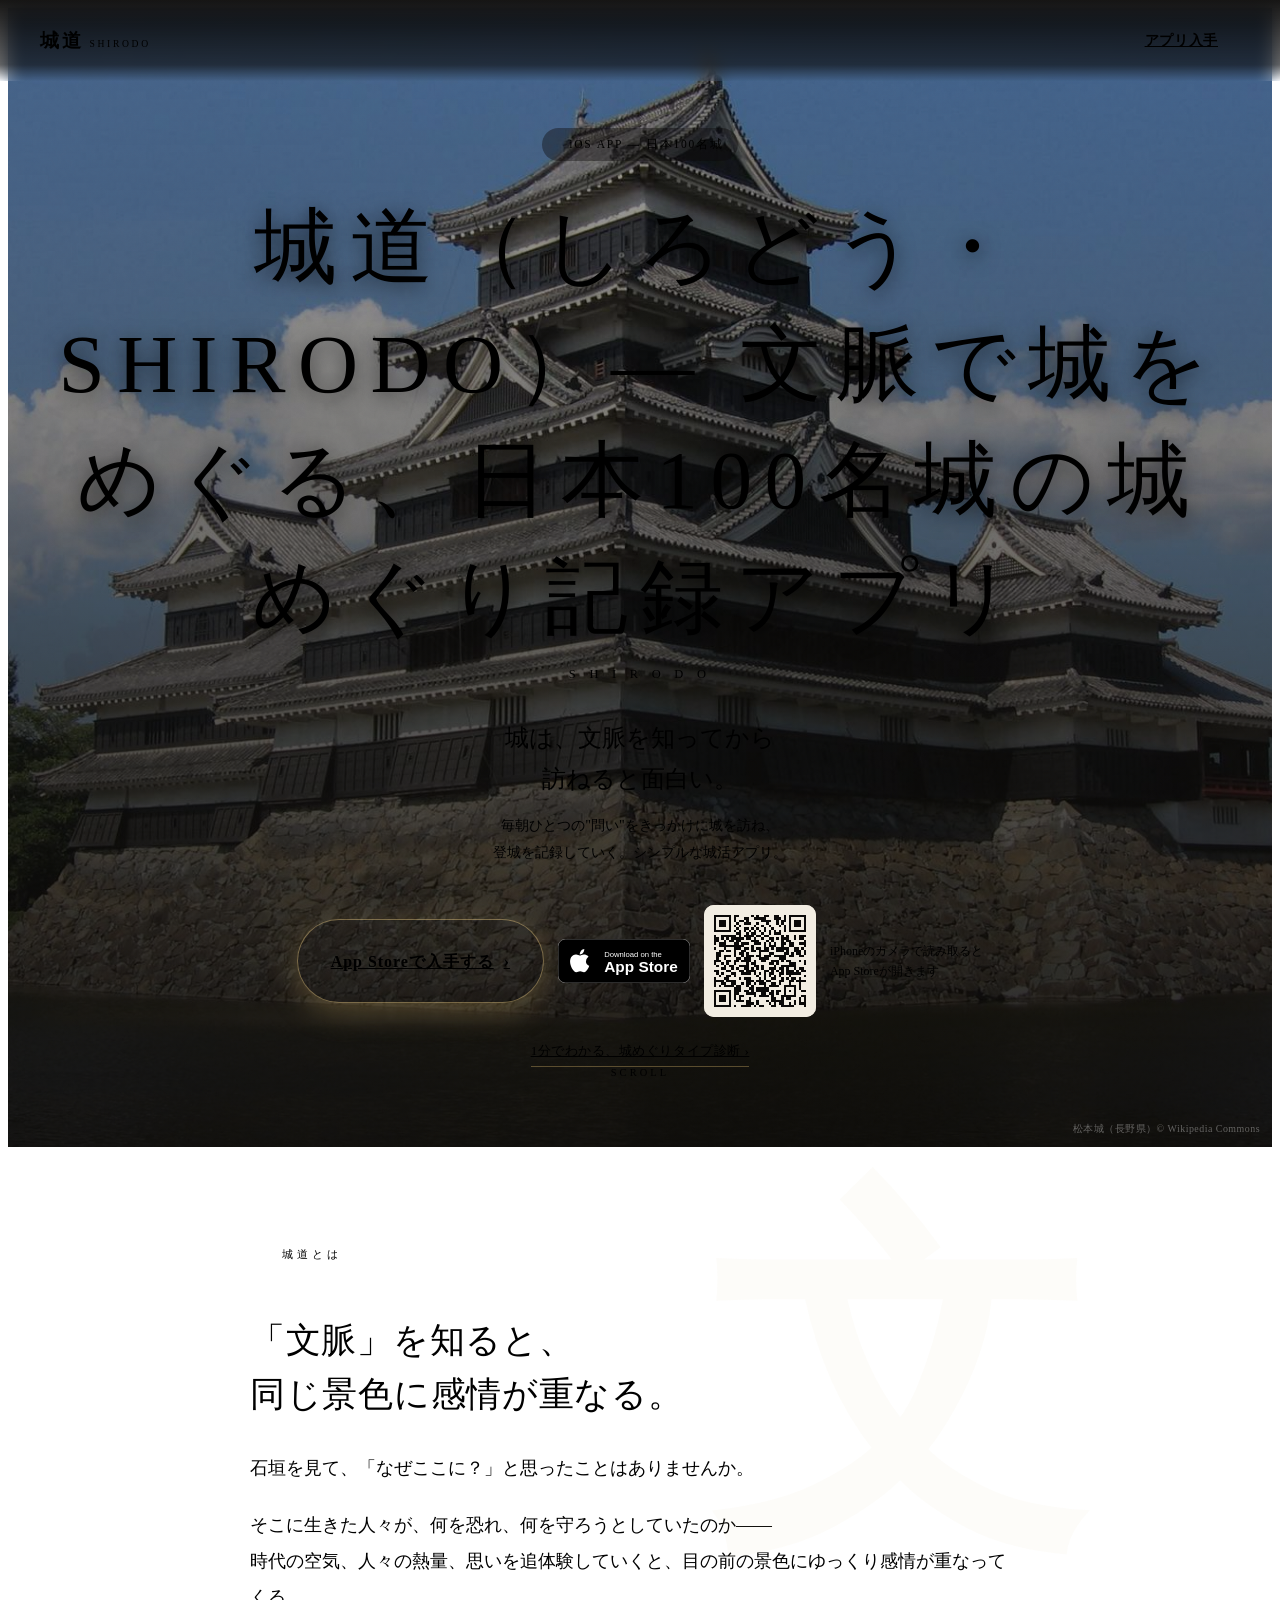
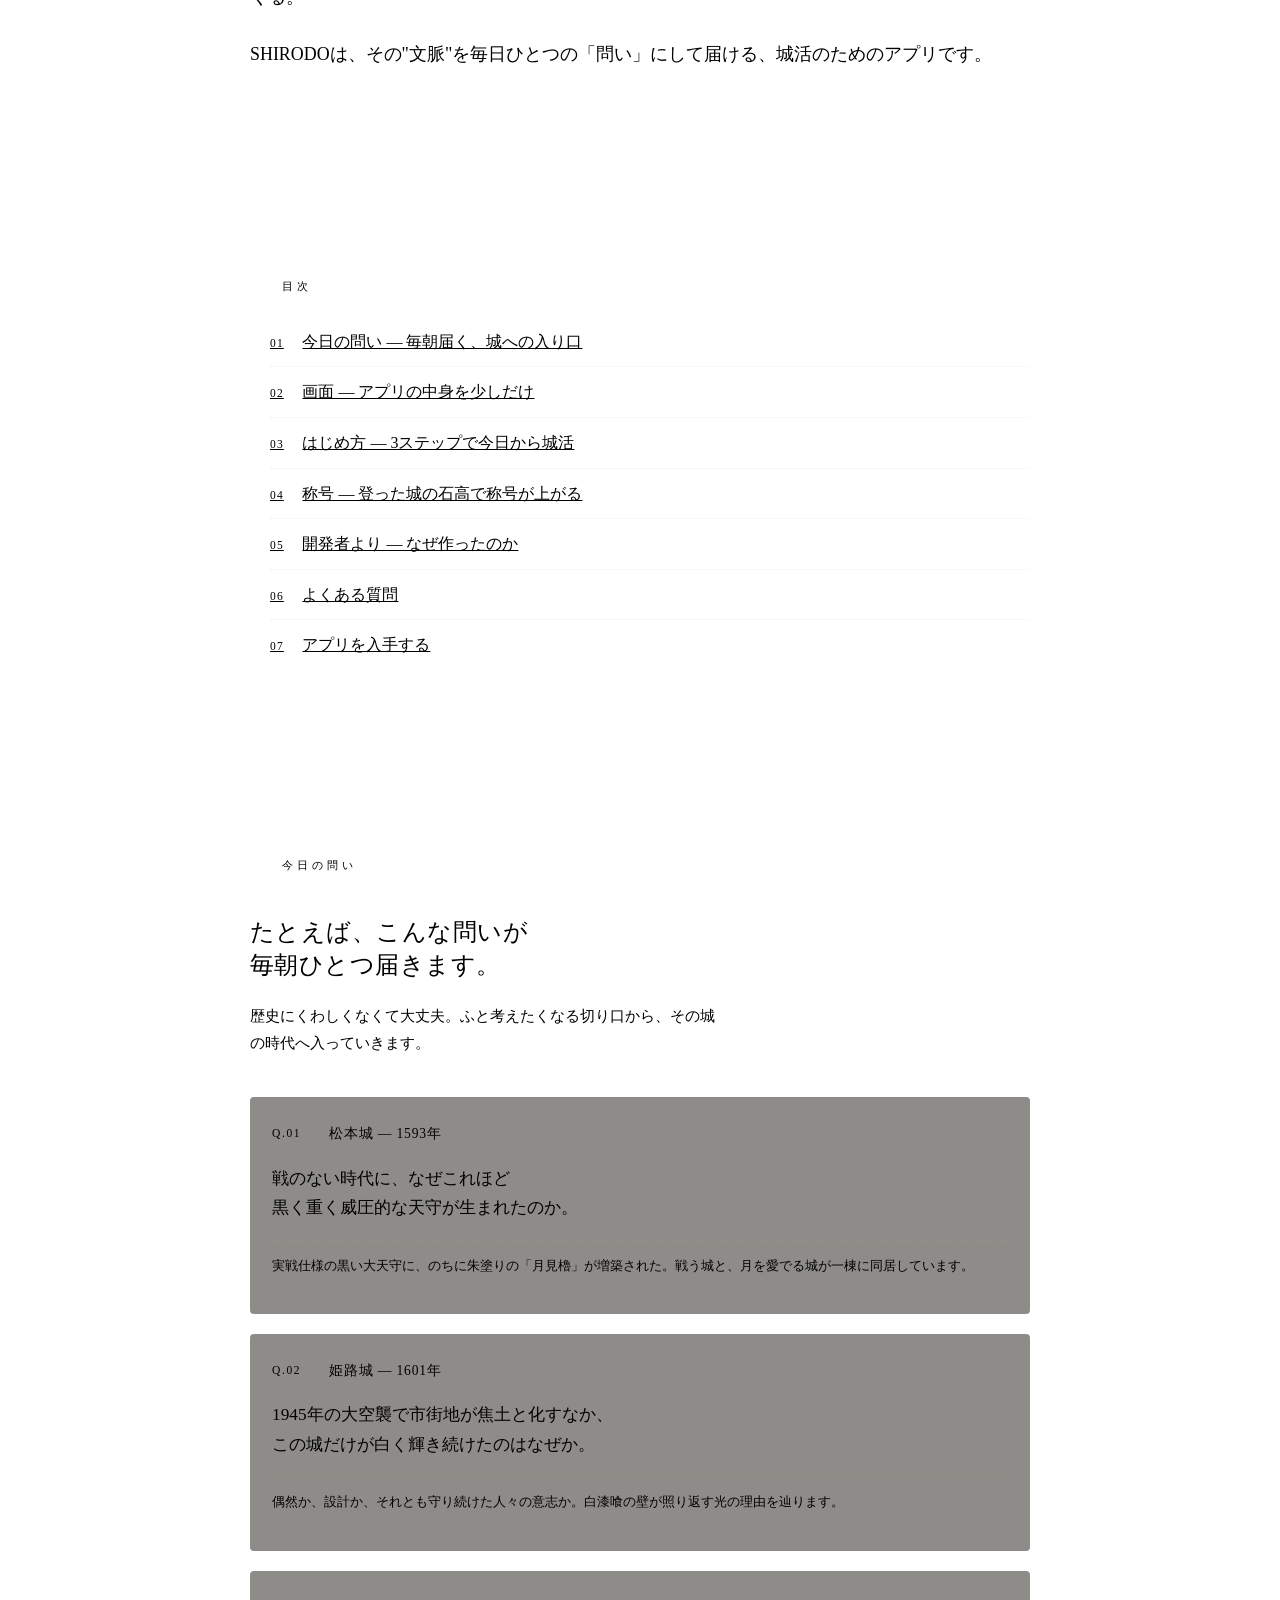
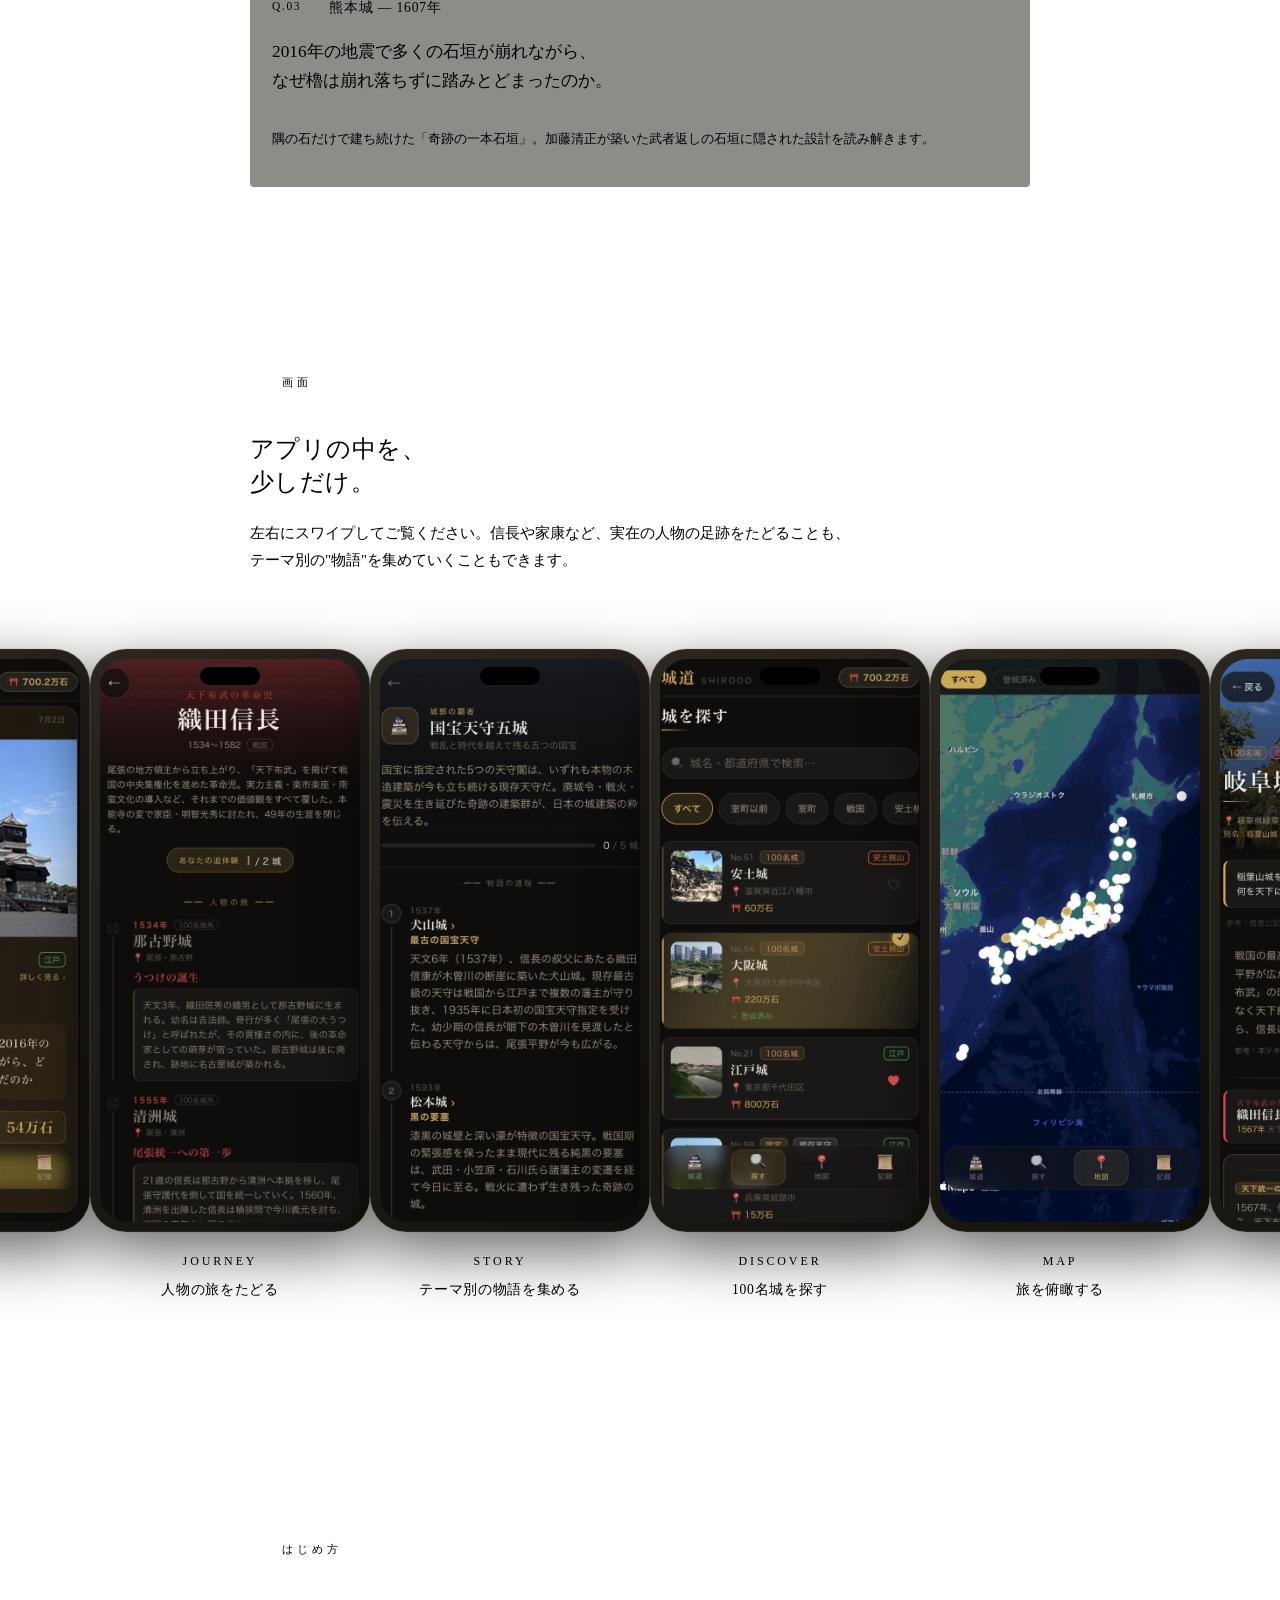
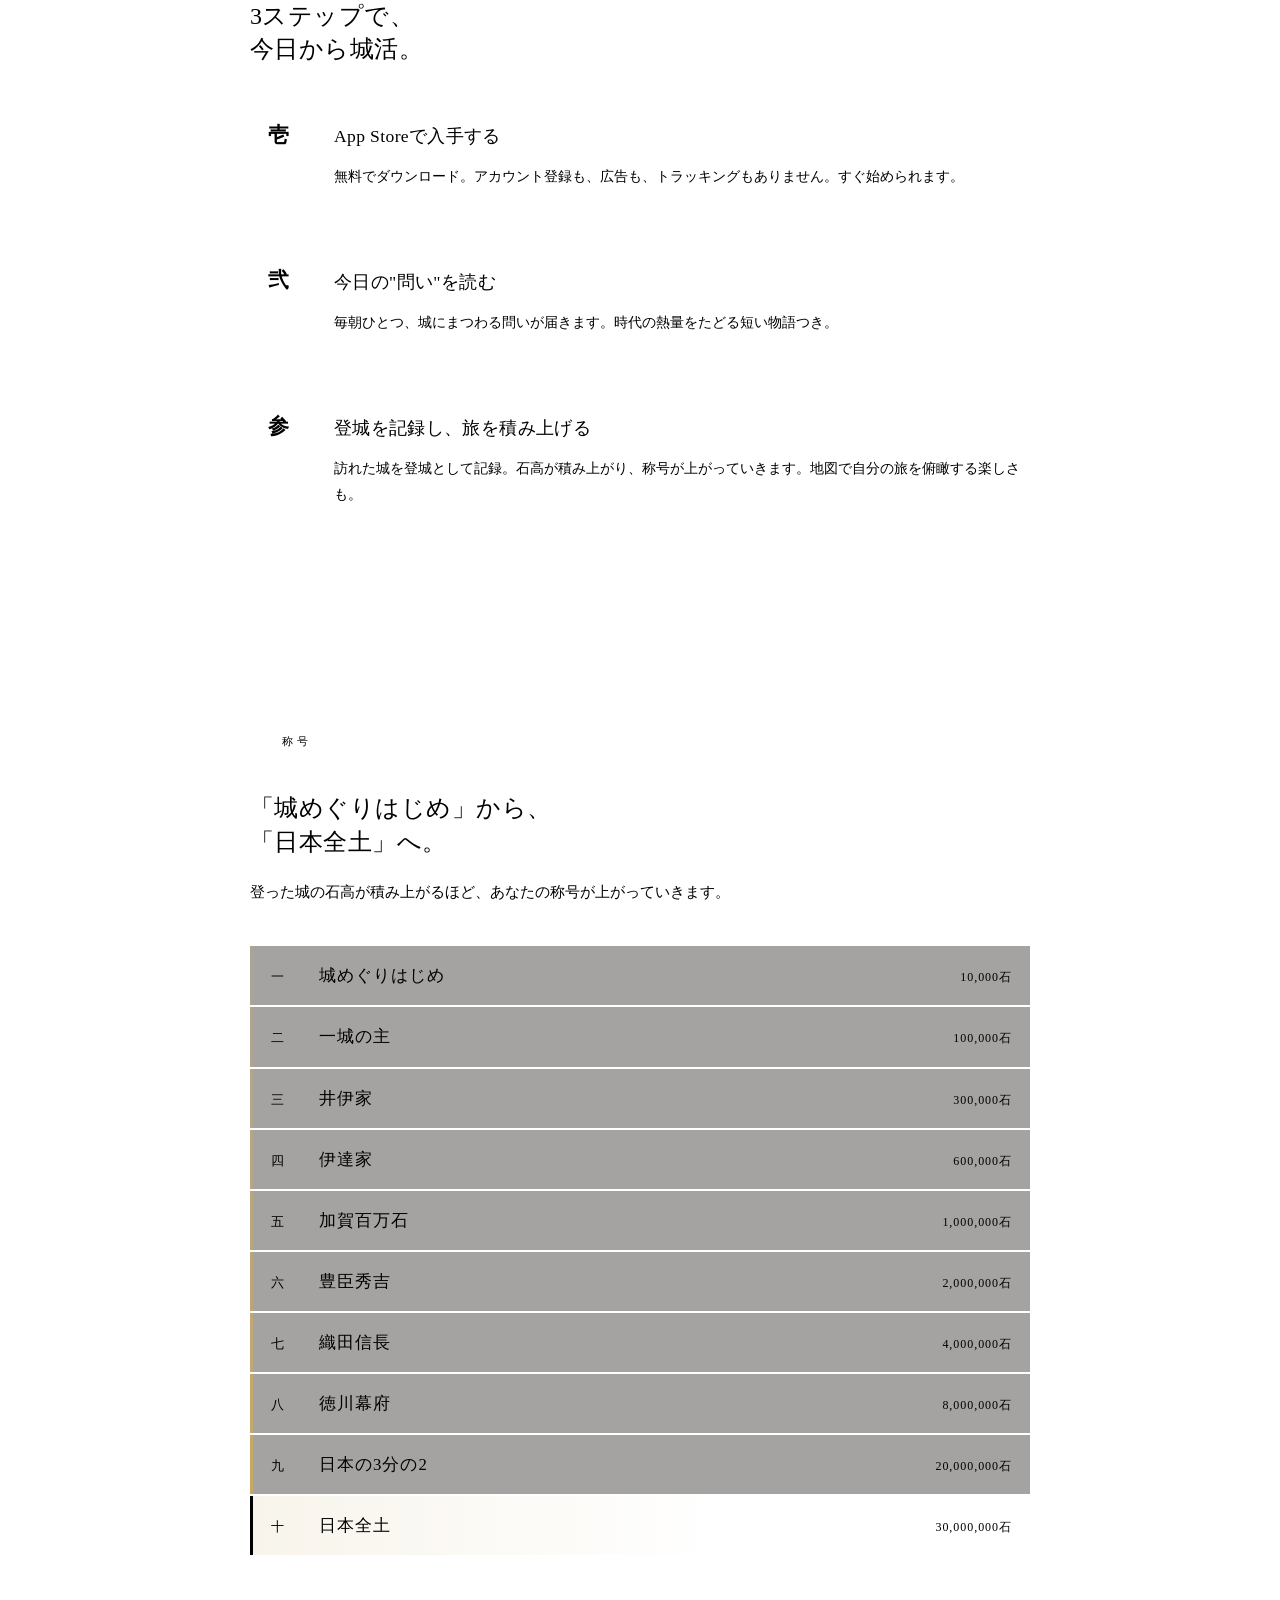
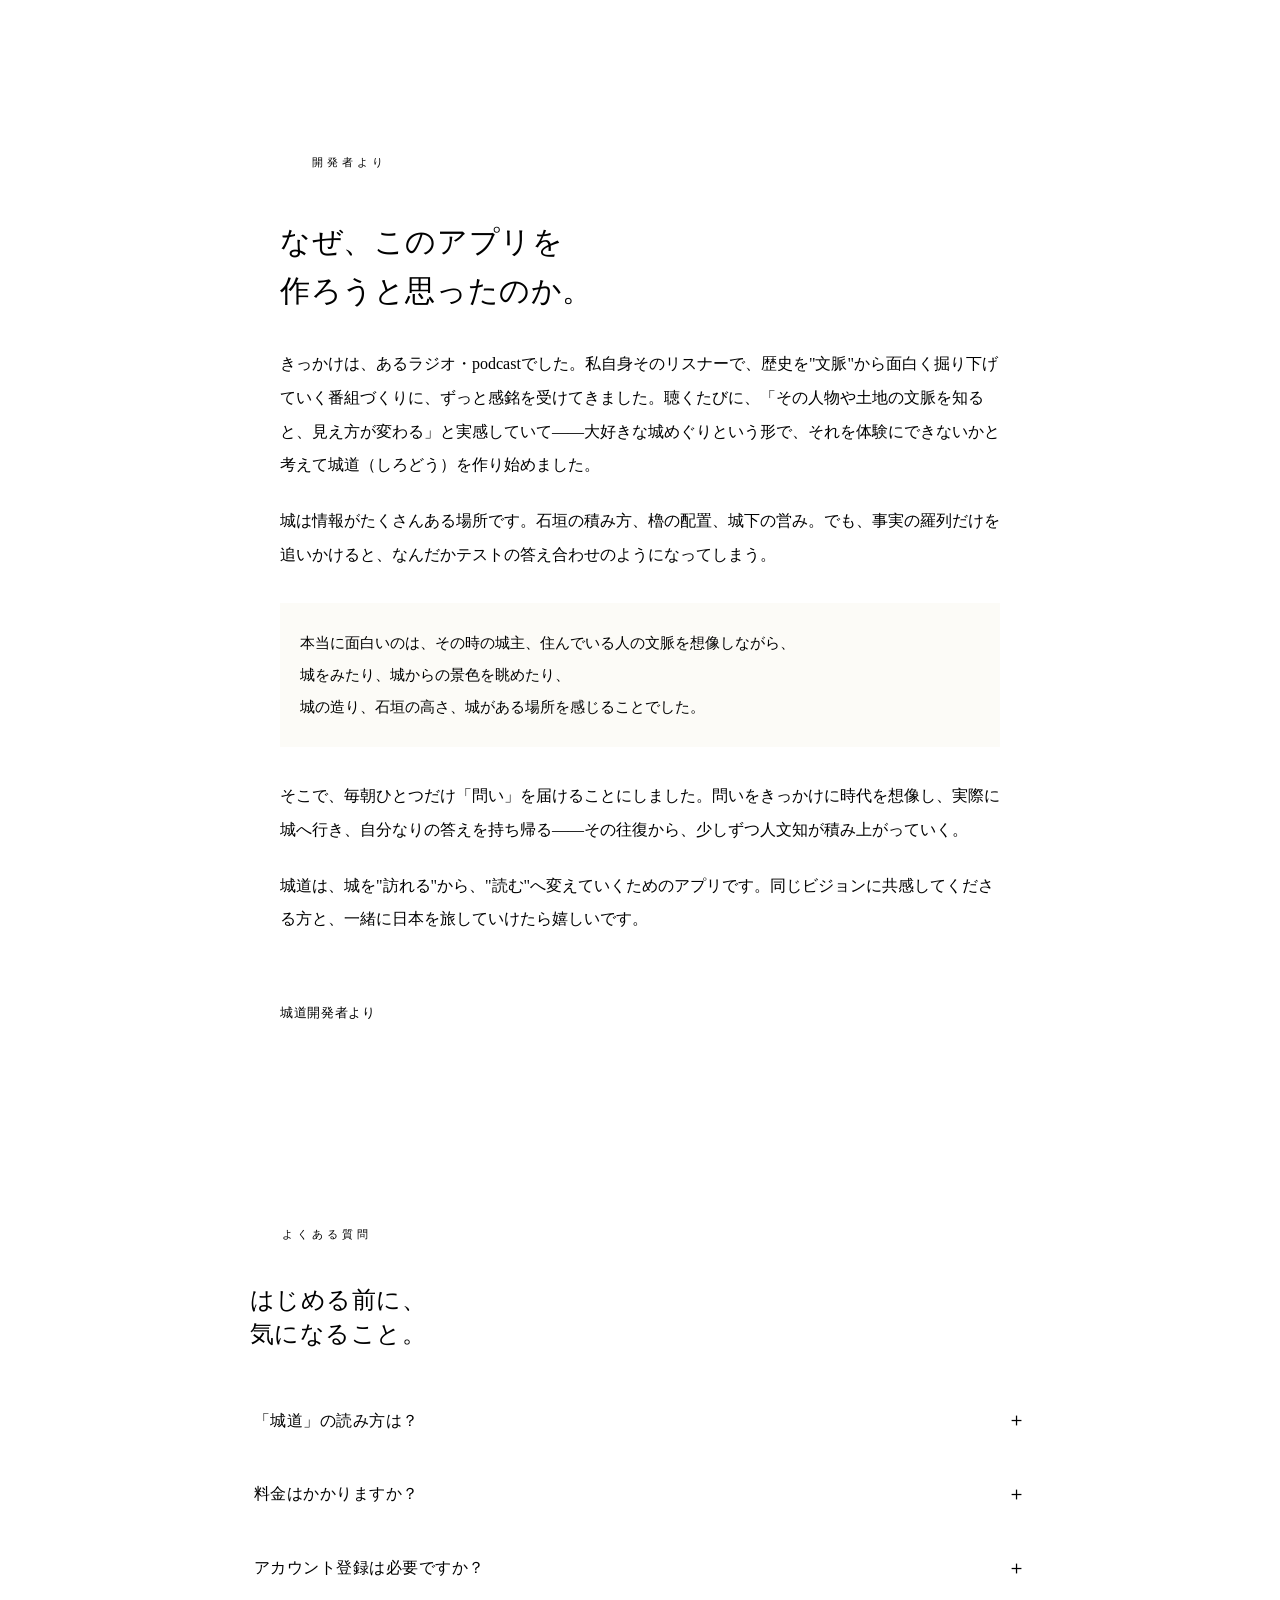
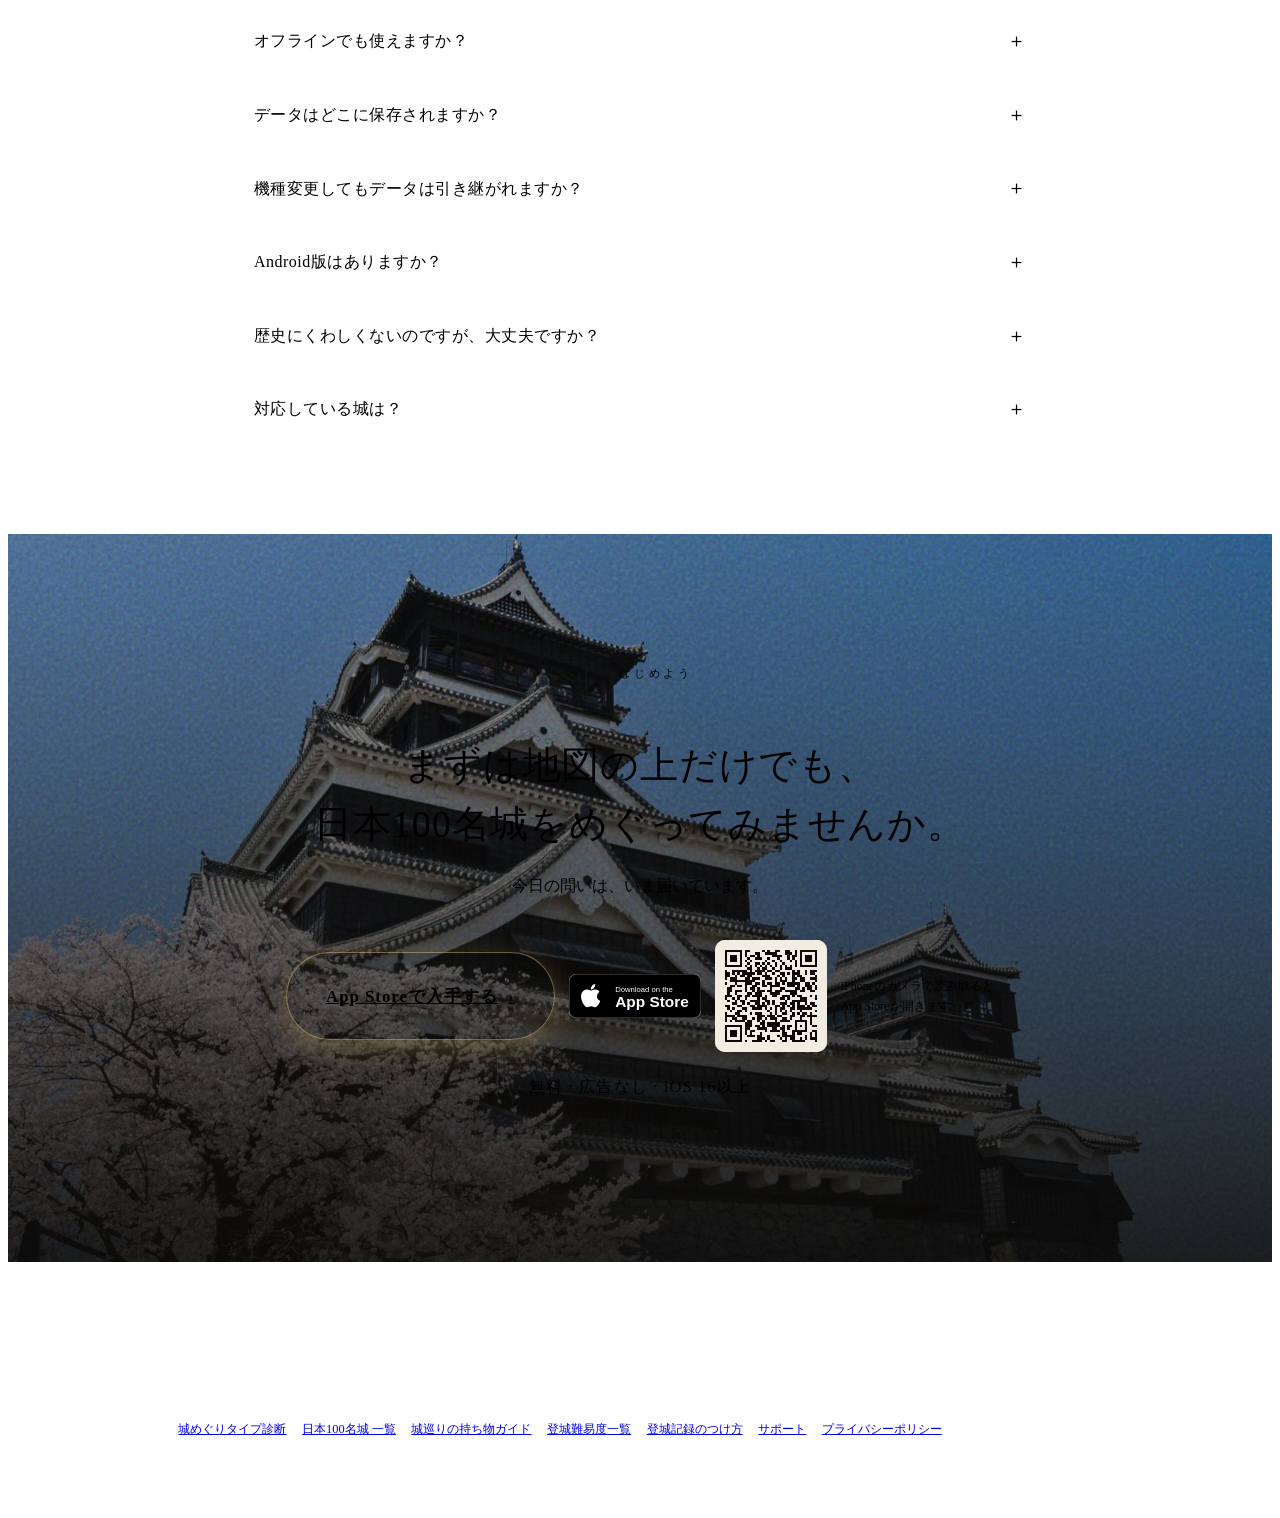
==== index.html @ 245557c5 "deploy 1e757c4" ====
<!DOCTYPE html>
<html lang="ja">
<head>
<meta charset="UTF-8">
<meta name="viewport" content="width=device-width, initial-scale=1.0, viewport-fit=cover">
<title>城道（しろどう / SHIRODO）— 城めぐり記録アプリ｜文脈で城をめぐる</title>
<meta name="description" content="城は、文脈を知ってから訪ねると面白い。毎朝ひとつの「問い」をきっかけに城を訪ね、登城を記録していく城めぐり記録アプリ。城道（しろどう／SHIRODO）で、日本100名城をめぐる。">
<meta name="robots" content="index, follow">
<link rel="canonical" href="https://shirodo.com/">
<meta property="og:title" content="城道（SHIRODO）— 文脈で城をめぐる城めぐり記録アプリ">
<meta property="og:description" content="城は、文脈を知ってから訪ねると面白い。毎朝ひとつの「問い」をきっかけに城を訪ね、登城を記録していく城めぐり記録アプリ。">
<meta property="og:image" content="https://shirodo.com/assets/matsumoto-castle.jpg">
<meta property="og:image:width" content="1600">
<meta property="og:image:height" content="1200">
<meta property="og:image:alt" content="松本城の天守">
<meta property="og:url" content="https://shirodo.com/">
<meta property="og:type" content="website">
<meta property="og:site_name" content="城道（SHIRODO）">
<meta property="og:locale" content="ja_JP">
<meta name="twitter:card" content="summary_large_image">
<meta name="twitter:title" content="城道（SHIRODO）— 文脈で城をめぐる城めぐり記録アプリ">
<meta name="twitter:description" content="城は、文脈を知ってから訪ねると面白い。毎朝ひとつの「問い」をきっかけに城を訪ね、登城を記録していく城めぐり記録アプリ。">
<meta name="twitter:image" content="https://shirodo.com/assets/matsumoto-castle.jpg">
<script type="application/ld+json">
{
  "@context": "https://schema.org",
  "@type": "MobileApplication",
  "name": "城道（SHIRODO）",
  "alternateName": ["SHIRODO", "シロドウ", "しろどう", "城道アプリ", "shirodo"],
  "url": "https://shirodo.com/",
  "operatingSystem": "iOS 16以降",
  "applicationCategory": "TravelApplication",
  "inLanguage": "ja-JP",
  "description": "城は、文脈を知ってから訪ねると面白い。毎朝ひとつの「問い」をきっかけに城を訪ね、登城を記録していく城めぐり記録アプリ。日本100名城をめぐる。",
  "image": "https://shirodo.com/assets/matsumoto-castle.jpg",
  "screenshot": [
    "https://shirodo.com/assets/screen-today.jpg",
    "https://shirodo.com/assets/screen-nobunaga.jpg",
    "https://shirodo.com/assets/screen-storyline.jpg",
    "https://shirodo.com/assets/screen-search.jpg",
    "https://shirodo.com/assets/screen-map.jpg",
    "https://shirodo.com/assets/screen-detail.jpg"
  ],
  "featureList": [
    "毎朝ひとつの「問い」で城の文脈を学ぶ",
    "日本100名城の登城記録",
    "織田信長・徳川家康など人物の足跡をたどる旅",
    "テーマ別の「物語録」を集める",
    "地図で自分の旅を俯瞰",
    "石高に応じた称号システム",
    "広告なし・トラッキングなし・アカウント登録不要"
  ],
  "author": {
    "@id": "https://shirodo.com/#author"
  },
  "downloadUrl": "https://apps.apple.com/app/id6781983836",
  "installUrl": "https://apps.apple.com/app/id6781983836",
  "sameAs": [
    "https://apps.apple.com/jp/app/id6781983836"
  ],
  "offers": {
    "@type": "Offer",
    "price": "0",
    "priceCurrency": "JPY"
  }
}
</script>
<script type="application/ld+json">
{
  "@context": "https://schema.org",
  "@type": "FAQPage",
  "inLanguage": "ja-JP",
  "mainEntity": [
    {
      "@type": "Question",
      "name": "「城道」の読み方は？",
      "acceptedAnswer": {
        "@type": "Answer",
        "text": "アプリ名の「城道」は「しろどう」と読みます。英語表記はSHIRODOです。一般的な言葉としての「城道」は「じょうどう」（城へ通じる道や城内の通路）と読まれることもありますが、日本100名城の登城記録アプリの名前としては「しろどう（SHIRODO）」と読みます。"
      }
    },
    {
      "@type": "Question",
      "name": "料金はかかりますか？",
      "acceptedAnswer": {
        "@type": "Answer",
        "text": "城道（SHIRODO）は無料でお使いいただけます。アプリ内広告もありません。"
      }
    },
    {
      "@type": "Question",
      "name": "アカウント登録は必要ですか？",
      "acceptedAnswer": {
        "@type": "Answer",
        "text": "アカウント登録は不要です。城道（SHIRODO）はダウンロード後すぐに使い始められ、個人情報の入力もありません。"
      }
    },
    {
      "@type": "Question",
      "name": "オフラインでも使えますか？",
      "acceptedAnswer": {
        "@type": "Answer",
        "text": "城道（SHIRODO）は「今日の問い」の取得時に通信が必要ですが、一度読み込んだ内容や登城記録は、電波の届かない城でもオフラインで確認できます。"
      }
    },
    {
      "@type": "Question",
      "name": "データはどこに保存されますか？",
      "acceptedAnswer": {
        "@type": "Answer",
        "text": "城道（SHIRODO）の登城記録・メモの中身は、あなたの端末とあなたのiCloudにのみ保存され、開発者のサーバーには送信されません。アプリ改善のため、個人を特定しない利用状況・不具合情報のみ送信します（メモの本文など記録の中身は含まれません）。広告目的のトラッキングは行いません。"
      }
    },
    {
      "@type": "Question",
      "name": "機種変更してもデータは引き継がれますか？",
      "acceptedAnswer": {
        "@type": "Answer",
        "text": "はい、引き継がれます。城道（SHIRODO）の登城記録・メモはあなたのiCloudに自動で保存されるため、同じApple Accountの新しいiPhoneにアプリを入れるだけで引き継がれます。特別な移行作業は不要です。"
      }
    },
    {
      "@type": "Question",
      "name": "Android版はありますか？",
      "acceptedAnswer": {
        "@type": "Answer",
        "text": "城道（SHIRODO）は現在iOSのみでの提供です。Android版の予定は現時点ではありませんが、ご要望が多ければ検討します。"
      }
    },
    {
      "@type": "Question",
      "name": "歴史にくわしくないのですが、大丈夫ですか？",
      "acceptedAnswer": {
        "@type": "Answer",
        "text": "はい、大丈夫です。城道（SHIRODO）は「なぜ？」から入る問いなので、教科書的な歴史知識は必要ありません。むしろ詳しくない方にこそ楽しんでいただけるアプリです。ふと考えたくなる切り口から城の世界へ入っていきます。"
      }
    },
    {
      "@type": "Question",
      "name": "対応している城は？",
      "acceptedAnswer": {
        "@type": "Answer",
        "text": "城道（SHIRODO）は、日本100名城（公益財団法人日本城郭協会選定）の全100城を収録しています。続日本100名城への対応は、順次検討中です。"
      }
    }
  ]
}
</script>
<script type="application/ld+json">
{
  "@context": "https://schema.org",
  "@type": "WebSite",
  "name": "城道（SHIRODO）",
  "alternateName": ["SHIRODO", "シロドウ", "しろどう", "城道アプリ", "shirodo"],
  "url": "https://shirodo.com/",
  "inLanguage": "ja-JP",
  "sameAs": [
    "https://apps.apple.com/jp/app/id6781983836"
  ],
  "publisher": {
    "@id": "https://shirodo.com/#author"
  }
}
</script>
<script type="application/ld+json">
{
  "@context": "https://schema.org",
  "@type": "Person",
  "@id": "https://shirodo.com/#author",
  "name": "城道（SHIRODO）開発者",
  "url": "https://shirodo.com/",
  "description": "日本100名城の登城記録アプリ「城道（SHIRODO）」の開発者。自身も城をめぐりながら、城を「文脈から読む」体験を設計している。",
  "knowsAbout": ["日本100名城", "城郭", "城めぐり", "iOSアプリ開発"],
  "sameAs": [
    "https://github.com/katsuhikosakata29-max",
    "https://apps.apple.com/jp/app/id6781983836"
  ]
}
</script>

<link rel="preload" as="image" href="assets/matsumoto-castle.jpg" fetchpriority="high">

<!-- shared:head -->
<meta name="apple-itunes-app" content="app-id=6781983836">
<link rel="icon" href="data:image/svg+xml,<svg xmlns=%22http://www.w3.org/2000/svg%22 viewBox=%220 0 100 100%22><text y=%22.9em%22 font-size=%2290%22>🏯</text></svg>">
<link rel="preconnect" href="https://fonts.googleapis.com">
<link rel="preconnect" href="https://fonts.gstatic.com" crossorigin>
<link rel="stylesheet" href="https://fonts.googleapis.com/css2?family=Noto+Serif+JP:wght@400;500;600;700&family=Noto+Sans+JP:wght@400;500;700&family=Shippori+Mincho:wght@500;600;700&display=swap">
<link rel="stylesheet" href="/assets/site.css?v=cac5b0cf">
<!-- /shared:head -->

<style>
  /* =========================================================
     城道 A案：静謐な巻物
     - モバイルファースト（375px基準）
     - タイポグラフィ2種類のみ：Shippori Mincho（見出し）＋ Noto Sans JP（本文）
     - 黒×金の武家的世界観を維持しつつ、朱の差し色を追加
     ========================================================= */
          body {
    background: var(--sumi);
    color: var(--washi);
    font-family: var(--f-sans);
    font-weight: 400;
    line-height: 1.85;
    font-feature-settings: "palt";
    -webkit-font-smoothing: antialiased;
    overflow-x: hidden;
  }
  h1, h2, h3, h4 { font-family: var(--f-serif); font-weight: 500; line-height: 1.4; letter-spacing: 0.02em; }
    img { max-width: 100%; display: block; }

  /* ======= ナビゲーション（追従） ======= */
  .nav {
    position: fixed; top: 0; left: 0; right: 0; z-index: 50;
    padding: 14px 20px;
    background: linear-gradient(to bottom, rgba(10,9,8,0.95), rgba(10,9,8,0.6) 80%, transparent);
    backdrop-filter: blur(8px);
    -webkit-backdrop-filter: blur(8px);
    display: flex; align-items: center; justify-content: space-between;
    transition: background 0.3s;
  }
  .nav-brand {
    font-family: var(--f-serif);
    font-size: 1.05rem;
    letter-spacing: 0.14em;
    color: var(--washi);
    font-weight: 600;
  }
  .nav-brand small {
    font-size: 0.6rem;
    color: var(--gold);
    letter-spacing: 0.28em;
    margin-left: 6px;
    font-family: var(--f-sans);
    font-weight: 500;
  }
  .nav-cta {
    /* 読み物ページ用の枠線（assets/site.css）を打ち消す。トップは塗りボタン */
    border: 0;
    padding: 8px 18px;
    font-size: 0.8rem;
    font-weight: 700;
    background: var(--gold);
    color: var(--sumi);
    border-radius: 999px;
    letter-spacing: 0.05em;
  }

  /* ======= ヒーロー ======= */
  .hero {
    position: relative;
    min-height: 100vh;
    min-height: 100svh;
    display: flex;
    flex-direction: column;
    align-items: center;
    justify-content: center;
    text-align: center;
    padding: 100px 24px 120px;
    overflow: hidden;
    isolation: isolate;
  }
  .hero::before {
    content: "";
    position: absolute; inset: 0; z-index: -2;
    background:
      linear-gradient(180deg, rgba(10,9,8,0.35) 0%, rgba(10,9,8,0.55) 40%, rgba(10,9,8,0.92) 100%),
      url('assets/matsumoto-castle.jpg') center 30%/cover no-repeat;
  }
  /* ノイズテクスチャ */
  .hero::after {
    content: "";
    position: absolute; inset: 0; z-index: -1;
    background-image: url("data:image/svg+xml,%3Csvg viewBox='0 0 200 200' xmlns='http://www.w3.org/2000/svg'%3E%3Cfilter id='n'%3E%3CfeTurbulence type='fractalNoise' baseFrequency='0.9' numOctaves='2'/%3E%3CfeColorMatrix values='0 0 0 0 0.85 0 0 0 0 0.7 0 0 0 0 0.4 0 0 0 0.06 0'/%3E%3C/filter%3E%3Crect width='100%25' height='100%25' filter='url(%23n)'/%3E%3C/svg%3E");
    opacity: 0.5; mix-blend-mode: overlay; pointer-events: none;
  }
  .hero-badge {
    display: inline-flex; align-items: center; gap: 8px;
    padding: 6px 14px;
    border: 1px solid var(--line);
    border-radius: 999px;
    font-size: 0.72rem;
    color: var(--gold-bright);
    letter-spacing: 0.16em;
    margin-bottom: 28px;
    background: rgba(10,9,8,0.4);
  }
  .hero-badge::before {
    content: ""; width: 5px; height: 5px; background: var(--gold); border-radius: 50%;
    box-shadow: 0 0 8px var(--gold);
  }
  .hero h1 {
    font-size: clamp(3rem, 14vw, 4.6rem);
    letter-spacing: 0.15em;
    margin: 0 0 8px;
    text-shadow: 0 4px 20px rgba(0,0,0,0.6);
  }
  .hero .brand-en {
    font-family: var(--f-sans);
    font-size: 0.78rem;
    letter-spacing: 0.42em;
    color: var(--gold);
    margin-bottom: 32px;
    display: block;
  }
  .hero-tagline {
    font-family: var(--f-serif);
    font-size: clamp(1.1rem, 4.6vw, 1.5rem);
    line-height: 1.7;
    color: var(--washi);
    max-width: 20em;
    margin: 0 auto 12px;
    text-wrap: pretty;
  }
  .hero-sub {
    font-size: 0.88rem;
    color: var(--washi-dim);
    max-width: 26em;
    margin: 0 auto 40px;
    line-height: 1.9;
  }
  .hero-ctas {
    display: flex;
    flex-direction: column;
    gap: 14px;
    align-items: center;
  }
  .cta-primary {
    display: inline-flex;
    align-items: center;
    gap: 10px;
    background: var(--gold);
    color: var(--sumi);
    font-weight: 700;
    padding: 16px 34px;
    border-radius: 999px;
    font-size: 1rem;
    letter-spacing: 0.06em;
    box-shadow: 0 8px 30px rgba(201,169,97,0.35), 0 0 0 1px rgba(255,220,140,0.4) inset;
    transition: transform 0.15s, box-shadow 0.15s;
    min-height: 52px;
  }
  .cta-primary:hover { transform: translateY(-2px); box-shadow: 0 12px 40px rgba(201,169,97,0.5), 0 0 0 1px rgba(255,220,140,0.6) inset; }
  .cta-primary:active { transform: scale(0.97); }
  .cta-primary .arrow { transition: transform 0.2s; }
  .cta-primary:hover .arrow { transform: translateX(4px); }

  .apple-badge {
    display: inline-block;
    height: 44px;
    transition: opacity 0.15s;
  }
  .apple-badge:hover { opacity: 0.85; }
  .apple-badge svg { height: 100%; width: auto; display: block; }

  /* PC訪問者はその場でインストールできないため、iPhoneへの受け渡しにQRを出す */
  .qr-card { display: none; }
  @media (min-width: 768px) {
    .qr-card { display: flex; align-items: center; gap: 14px; }
    /* QRは assets/appstore-qr.svg（キャンペーン LP-QR、余白込み）。PCでボタンを押したときのダイアログと同じ画像 */
    .qr-box {
      background: #f2ede2;
      border-radius: 10px;
      overflow: hidden;
      width: 112px;
      height: 112px;
      flex: none;
    }
    .qr-box img { width: 100%; height: 100%; display: block; }
    .qr-card span {
      font-size: 0.75rem;
      color: var(--washi-dim);
      line-height: 1.7;
      text-align: left;
      white-space: nowrap;
    }
  }

  .hero-shindan {
    display: inline-flex;
    align-items: center;
    gap: 6px;
    margin-top: 22px;
    font-size: 0.82rem;
    color: var(--washi-dim);
    border-bottom: 1px solid rgba(201,169,97,0.4);
    padding-bottom: 2px;
    letter-spacing: 0.04em;
    transition: color 0.15s, border-color 0.15s;
  }
  .hero-shindan:hover { color: var(--gold-bright); border-color: var(--gold); }

  .hero-scroll {
    position: absolute; bottom: 24px; left: 50%; transform: translateX(-50%);
    font-size: 0.65rem; letter-spacing: 0.3em; color: var(--washi-dim);
    display: flex; flex-direction: column; align-items: center; gap: 8px;
  }
  .hero-scroll::after {
    content: ""; width: 1px; height: 32px;
    background: linear-gradient(to bottom, var(--gold), transparent);
    animation: pulse-line 2s ease-in-out infinite;
  }
  @keyframes pulse-line {
    0%, 100% { opacity: 0.4; transform: scaleY(0.8); }
    50% { opacity: 1; transform: scaleY(1); }
  }
  .photo-credit {
    position: absolute; bottom: 8px; right: 12px;
    font-size: 0.62rem; color: rgba(255,255,255,0.35);
    letter-spacing: 0.05em;
  }

  /* ======= 汎用セクション ======= */
  .section {
    padding: 88px 24px;
    max-width: 780px;
    margin: 0 auto;
    position: relative;
  }
  .section-eyebrow {
    font-size: 0.7rem;
    letter-spacing: 0.35em;
    color: var(--gold);
    display: inline-flex;
    align-items: center;
    gap: 12px;
    margin-bottom: 20px;
    font-weight: 500;
  }
  .section-eyebrow::before {
    content: ""; width: 20px; height: 1px; background: var(--gold);
  }
  .section h2 {
    font-size: clamp(1.6rem, 6.5vw, 2.2rem);
    line-height: 1.55;
    margin-bottom: 28px;
    text-wrap: balance;
  }
  .section .lead-copy {
    font-family: var(--f-serif);
    font-size: clamp(1rem, 3.8vw, 1.12rem);
    color: var(--washi);
    line-height: 2;
    text-wrap: pretty;
  }
  .section .lead-copy p + p { margin-top: 1.2em; }
  .accent {
    color: var(--gold-bright);
    font-weight: 500;
  }

  /* ======= 目次 ======= */
  section[id] { scroll-margin-top: 80px; }
  .toc-section { background: var(--sumi-2); }
  .toc-nav { border-left: 1px solid var(--line); padding-left: 20px; }
  .toc-nav a {
    display: flex; align-items: baseline; gap: 14px;
    padding: 10px 0;
    font-family: var(--f-serif);
    font-size: 1rem;
    color: var(--washi);
    border-bottom: 1px dotted rgba(201,169,97,0.18);
    transition: color 0.15s;
  }
  .toc-nav a:last-child { border-bottom: none; }
  .toc-nav a:hover { color: var(--gold-bright); }
  .toc-nav .num {
    font-size: 0.72rem; color: var(--gold); letter-spacing: 0.1em;
    font-family: var(--f-sans); flex: none; width: 1.6em;
  }

  /* ======= 「文脈」思想セクション ======= */
  .philosophy {
    background: linear-gradient(180deg, var(--sumi) 0%, var(--sumi-2) 100%);
    position: relative;
  }
  .philosophy::before {
    content: "文";
    position: absolute;
    top: 40px; right: -20px;
    font-family: var(--f-serif);
    font-size: 24rem;
    color: rgba(201,169,97,0.04);
    line-height: 1;
    pointer-events: none;
    font-weight: 700;
  }

  /* ======= 「今日の問い」実例 ======= */
  .questions {
    background: var(--sumi-2);
    border-top: 1px solid var(--line);
    border-bottom: 1px solid var(--line);
    padding: 88px 0;
  }
  .questions-inner { max-width: 780px; margin: 0 auto; padding: 0 24px; }
  .questions-list {
    display: flex;
    flex-direction: column;
    gap: 20px;
    margin-top: 40px;
  }
  .q-card {
    background: rgba(30,26,20,0.5);
    border: 1px solid var(--line);
    border-radius: 4px;
    padding: 24px 22px;
    position: relative;
    overflow: hidden;
  }
  .q-card::before {
    content: "";
    position: absolute; left: 0; top: 0; bottom: 0; width: 3px;
    background: linear-gradient(to bottom, var(--gold), transparent);
  }
  .q-meta {
    display: flex; align-items: center; gap: 12px;
    font-size: 0.72rem; color: var(--gold);
    letter-spacing: 0.14em;
    margin-bottom: 12px;
    font-weight: 500;
  }
  .q-meta .dot { width: 4px; height: 4px; background: var(--gold-bright); border-radius: 50%; opacity: 0.5; }
  .q-castle {
    color: var(--washi-dim);
    font-family: var(--f-serif);
    font-size: 0.85rem;
    letter-spacing: 0.06em;
  }
  .q-body {
    font-family: var(--f-serif);
    font-size: 1.08rem;
    line-height: 1.7;
    color: var(--washi);
    text-wrap: pretty;
  }
  .q-hint {
    margin-top: 14px;
    font-size: 0.8rem;
    color: var(--washi-dim);
    line-height: 1.75;
    padding-top: 14px;
    border-top: 1px dashed rgba(201,169,97,0.15);
  }

  /* ======= アプリのスクリーンショットギャラリー ======= */
  .screens {
    padding: 88px 0 100px;
    background: var(--sumi);
  }
  .screens-head { max-width: 780px; margin: 0 auto; padding: 0 24px 40px; }
  .screens-scroll {
    display: flex;
    gap: 20px;
    padding: 20px 24px 40px;
    overflow-x: auto;
    scroll-snap-type: x mandatory;
    -webkit-overflow-scrolling: touch;
    scrollbar-width: none;
  }
  .screens-scroll::-webkit-scrollbar { display: none; }
  .phone {
    flex: 0 0 260px;
    scroll-snap-align: center;
    position: relative;
  }
  .phone-frame {
    width: 100%;
    aspect-ratio: 9 / 19.5;
    border-radius: 36px;
    background: linear-gradient(145deg, #2a2620, #14120e);
    padding: 10px;
    box-shadow:
      0 20px 60px rgba(0,0,0,0.6),
      0 0 0 1px rgba(201,169,97,0.15),
      inset 0 0 0 1px rgba(255,255,255,0.06);
    position: relative;
  }
  .phone-screen {
    width: 100%;
    height: 100%;
    border-radius: 28px;
    background: var(--sumi-2);
    overflow: hidden;
    position: relative;
    display: flex;
    flex-direction: column;
  }
  .phone-shot {
    width: 100%;
    height: 100%;
    object-fit: cover;
    object-position: top center;
    display: block;
  }
  .phone-notch {
    position: absolute;
    top: 8px; left: 50%; transform: translateX(-50%);
    width: 60px; height: 18px;
    background: #000;
    border-radius: 999px;
    z-index: 10;
  }
  .phone-caption {
    text-align: center;
    margin-top: 18px;
    font-size: 0.85rem;
    color: var(--washi-dim);
    font-family: var(--f-serif);
    letter-spacing: 0.05em;
  }
  .phone-caption strong {
    display: block;
    color: var(--gold-bright);
    font-size: 0.75rem;
    font-family: var(--f-sans);
    letter-spacing: 0.24em;
    margin-bottom: 4px;
    font-weight: 500;
  }

  /* ======= 使い方 3ステップ ======= */
  .howto { padding: 88px 24px; max-width: 780px; margin: 0 auto; }
  .steps { display: flex; flex-direction: column; gap: 24px; margin-top: 40px; }
  .step {
    display: grid;
    grid-template-columns: 44px 1fr;
    gap: 20px;
    align-items: start;
    padding-bottom: 24px;
    position: relative;
  }
  .step:not(:last-child)::after {
    content: "";
    position: absolute;
    left: 21px; top: 44px; bottom: -12px;
    width: 1px;
    background: linear-gradient(to bottom, var(--gold) 0%, transparent 90%);
    opacity: 0.35;
  }
  .step-num {
    width: 44px; height: 44px;
    display: flex; align-items: center; justify-content: center;
    border: 1px solid var(--gold);
    border-radius: 50%;
    font-family: var(--f-serif);
    font-size: 1.15rem;
    color: var(--gold);
    font-weight: 600;
    background: var(--sumi-2);
    position: relative;
    z-index: 1;
  }
  .step-body h3 {
    font-size: 1.1rem;
    color: var(--washi);
    margin-bottom: 6px;
  }
  .step-body p {
    color: var(--washi-dim);
    font-size: 0.9rem;
    line-height: 1.85;
  }

  /* ======= 称号ステップ - 独立ビジュアル ======= */
  .titles {
    background: var(--sumi-2);
    padding: 88px 0;
    border-top: 1px solid var(--line);
    border-bottom: 1px solid var(--line);
  }
  .titles-inner { max-width: 780px; margin: 0 auto; padding: 0 24px; }
  .titles-ladder {
    margin-top: 40px;
    display: flex; flex-direction: column;
    gap: 2px;
  }
  .ladder-item {
    display: grid;
    grid-template-columns: auto 1fr auto;
    gap: 16px;
    align-items: baseline;
    padding: 14px 18px;
    background: rgba(30,26,20,0.4);
    border-left: 3px solid transparent;
    transition: background 0.2s;
  }
  .ladder-item:nth-child(1) { border-left-color: rgba(201,169,97,0.18); }
  .ladder-item:nth-child(2) { border-left-color: rgba(201,169,97,0.28); }
  .ladder-item:nth-child(3) { border-left-color: rgba(201,169,97,0.38); }
  .ladder-item:nth-child(4) { border-left-color: rgba(201,169,97,0.48); }
  .ladder-item:nth-child(5) { border-left-color: rgba(201,169,97,0.58); }
  .ladder-item:nth-child(6) { border-left-color: rgba(201,169,97,0.68); }
  .ladder-item:nth-child(7) { border-left-color: rgba(201,169,97,0.78); }
  .ladder-item:nth-child(8) { border-left-color: rgba(201,169,97,0.88); }
  .ladder-item:nth-child(9) { border-left-color: rgba(201,169,97,0.95); }
  .ladder-item:nth-child(10) {
    border-left-color: var(--gold);
    background: linear-gradient(90deg, rgba(201,169,97,0.12), transparent 60%);
  }
  .ladder-num {
    font-family: var(--f-serif);
    color: var(--gold);
    font-size: 0.8rem;
    min-width: 32px;
    letter-spacing: 0.06em;
    flex-shrink: 0;
  }
  .ladder-name {
    font-family: var(--f-serif);
    font-size: 1.05rem;
    color: var(--washi);
    letter-spacing: 0.06em;
  }
  .ladder-koku {
    font-size: 0.75rem;
    color: var(--washi-dim);
    letter-spacing: 0.08em;
    text-align: right;
    white-space: nowrap;
  }

  /* ======= 開発者の想い ======= */
  .story {
    padding: 100px 24px;
    max-width: 720px;
    margin: 0 auto;
    position: relative;
  }
  .story::before {
    content: "";
    position: absolute;
    left: 24px; top: 90px;
    width: 40px; height: 1px;
    background: var(--gold);
  }
  .story h2 {
    font-size: clamp(1.5rem, 5.5vw, 1.9rem);
    margin-bottom: 32px;
    line-height: 1.6;
    text-wrap: balance;
  }
  .story-body {
    font-family: var(--f-serif);
    font-size: 1rem;
    line-height: 2.1;
    color: var(--washi);
  }
  .story-body p + p { margin-top: 1.4em; }
  .story-quote {
    padding: 24px 20px;
    margin: 32px 0;
    border-left: 3px solid var(--gold);
    background: rgba(201,169,97,0.05);
    font-size: 0.95rem;
    color: var(--gold-bright);
    font-style: normal;
  }
  .story-sign {
    margin-top: 40px;
    padding-top: 24px;
    border-top: 1px solid var(--line);
    font-size: 0.8rem;
    color: var(--washi-dim);
    letter-spacing: 0.05em;
  }
  .story-sign strong {
    display: block;
    color: var(--washi);
    font-family: var(--f-serif);
    font-size: 1rem;
    margin-bottom: 4px;
    letter-spacing: 0.08em;
  }

  /* ======= FAQ ======= */
  .faq {
    padding: 88px 24px;
    max-width: 780px;
    margin: 0 auto;
  }
  .faq-list { margin-top: 32px; }
  .faq-item {
    border-bottom: 1px solid var(--line);
  }
  .faq-item summary {
    padding: 22px 40px 22px 4px;
    font-size: 1rem;
    color: var(--washi);
    cursor: pointer;
    position: relative;
    list-style: none;
    font-weight: 500;
    font-family: var(--f-serif);
    letter-spacing: 0.03em;
    transition: color 0.2s;
  }
    .faq-item summary::after {
    content: "＋";
    position: absolute;
    right: 4px; top: 50%; transform: translateY(-50%);
    color: var(--gold);
    font-size: 1.2rem;
    transition: transform 0.3s;
  }
    .faq-item summary:hover { color: var(--gold-bright); }
  .faq-item .faq-body {
    padding: 0 4px 24px;
    color: var(--washi-dim);
    font-size: 0.9rem;
    line-height: 1.9;
  }

  /* ======= 最終CTA ======= */
  .final-cta {
    padding: 100px 24px;
    text-align: center;
    background:
      linear-gradient(180deg, rgba(10,9,8,0.4) 0%, rgba(10,9,8,0.9) 100%),
      url('assets/kumamoto-castle.jpg') center/cover fixed;
    position: relative;
  }
  .final-cta::before {
    content: "";
    position: absolute; inset: 0;
    background-image: url("data:image/svg+xml,%3Csvg viewBox='0 0 200 200' xmlns='http://www.w3.org/2000/svg'%3E%3Cfilter id='n'%3E%3CfeTurbulence type='fractalNoise' baseFrequency='0.9' numOctaves='2'/%3E%3CfeColorMatrix values='0 0 0 0 0.85 0 0 0 0 0.7 0 0 0 0 0.4 0 0 0 0 0.08 0'/%3E%3C/filter%3E%3Crect width='100%25' height='100%25' filter='url(%23n)'/%3E%3C/svg%3E");
    opacity: 0.5; mix-blend-mode: overlay; pointer-events: none;
  }
  .final-cta-inner { position: relative; max-width: 640px; margin: 0 auto; }
  .final-cta h2 {
    font-size: clamp(1.7rem, 6.5vw, 2.4rem);
    margin-bottom: 16px;
    text-wrap: balance;
    line-height: 1.55;
  }
  .final-cta p {
    color: var(--washi-dim);
    font-family: var(--f-serif);
    font-size: 1rem;
    margin-bottom: 40px;
    max-width: 24em;
    margin-left: auto; margin-right: auto;
  }
  .final-cta .cta-primary { font-size: 1.05rem; padding: 18px 40px; }
  .cta-note {
    margin-top: 20px;
    font-size: 0.75rem;
    color: var(--washi-dim);
    letter-spacing: 0.08em;
  }

  /* ======= フッター ======= */
  footer {
    text-align: center;
    padding: 40px 24px 60px;
    color: rgba(255,255,255,0.4);
    font-size: 0.78rem;
    background: var(--sumi);
    border-top: 1px solid var(--line);
  }
  footer p { margin-bottom: 10px; line-height: 1.7; }
    .footer-brand {
    font-family: var(--f-serif);
    font-size: 1rem;
    color: var(--gold);
    letter-spacing: 0.16em;
    margin-bottom: 20px;
    display: inline-block;
  }

  /* ======= 出現アニメーション ======= */
  .reveal {
    opacity: 0;
    transform: translateY(24px);
    transition: opacity 0.8s ease-out, transform 0.8s ease-out;
    transition-delay: 0.05s;
  }
  .reveal.in {
    opacity: 1;
    transform: translateY(0);
  }
  @media (prefers-reduced-motion: reduce) {
    .reveal { opacity: 1; transform: none; transition: none; }
    * { animation: none !important; transition: none !important; }
  }

  /* ======= PC対応 ======= */
  @media (min-width: 768px) {
    .nav { padding: 18px 40px; }
    .nav-brand { font-size: 1.2rem; }
    .nav-cta { padding: 10px 22px; font-size: 0.85rem; }
    .hero { padding: 120px 40px 80px; }
    .section, .howto, .story, .faq { padding-left: 40px; padding-right: 40px; }
    .questions-inner, .screens-head, .titles-inner { padding-left: 40px; padding-right: 40px; }
    .hero-ctas { flex-direction: row; flex-wrap: wrap; }
    .final-cta { padding: 120px 40px; }
    .final-cta-inner { max-width: 800px; }
    .phone { flex: 0 0 280px; }
    .screens-scroll { padding-left: 40px; padding-right: 40px; }
    .step { grid-template-columns: 56px 1fr; gap: 28px; }
    .step-num { width: 56px; height: 56px; font-size: 1.3rem; }
    .step:not(:last-child)::after { left: 27px; top: 56px; }
  }
  @media (min-width: 1024px) {
    .hero h1 { font-size: 5.2rem; }
    .screens-scroll { justify-content: center; overflow: visible; padding: 20px 40px 40px; }
    .phone { flex: 0 0 260px; }
  }
</style>
<!-- shared:scripts -->
<script defer src="/assets/analytics.js"></script>
<script defer src="/assets/appstore-qr.js"></script>
<!-- /shared:scripts -->
</head>
<body>

<!-- ============= NAV ============= -->
<!-- shared:nav -->
<nav class="nav">
  <div class="nav-brand">城道<small>SHIRODO</small></div>
  <a class="nav-cta" href="https://apps.apple.com/app/id6781983836">アプリ入手</a>
</nav>
<!-- /shared:nav -->

<!-- ============= HERO ============= -->
<header class="hero">
  <span class="hero-badge">iOS APP — 日本100名城</span>
  <h1 class="serif">城道<span class="visually-hidden">（しろどう・SHIRODO）— 文脈で城をめぐる、日本100名城の城めぐり記録アプリ</span></h1>
  <span class="brand-en" aria-hidden="true">S H I R O D O</span>
  <p class="hero-tagline">
    城は、文脈を知ってから<br>訪ねると面白い。
  </p>
  <p class="hero-sub">
    毎朝ひとつの"問い"をきっかけに城を訪ね、<br>
    登城を記録していく。シンプルな城活アプリ。
  </p>
  <div class="hero-ctas">
    <a class="cta-primary" href="https://apps.apple.com/app/id6781983836">
      App Storeで入手する
      <span class="arrow">›</span>
    </a>
    <a class="apple-badge" href="https://apps.apple.com/app/id6781983836" aria-label="Download on the App Store">
      <svg viewBox="0 0 120 40" xmlns="http://www.w3.org/2000/svg">
        <rect width="120" height="40" rx="7" fill="#000" stroke="#a8a8a8" stroke-width="0.5"/>
        <path d="M25.5 20.2c0-2.7 2.2-4 2.3-4.1-1.3-1.8-3.2-2.1-3.9-2.1-1.7-0.2-3.2 1-4.1 1-0.9 0-2.1-1-3.5-0.9-1.8 0-3.5 1-4.4 2.6-1.9 3.3-0.5 8.1 1.3 10.8 0.9 1.3 2 2.7 3.4 2.7 1.4-0.1 1.9-0.9 3.5-0.9 1.7 0 2.1 0.9 3.5 0.9 1.5 0 2.4-1.3 3.3-2.7 1.1-1.5 1.5-3 1.5-3.1-0.1-0.1-3-1.1-3-4.2zm-2.7-7.6c0.7-0.9 1.2-2.1 1.1-3.4-1 0.1-2.3 0.7-3 1.6-0.7 0.8-1.3 2.1-1.1 3.3 1.2 0.1 2.3-0.6 3-1.5z" fill="#fff"/>
        <text x="42" y="16" font-family="-apple-system, sans-serif" font-size="7" fill="#fff">Download on the</text>
        <text x="42" y="30" font-family="-apple-system, sans-serif" font-size="14" font-weight="600" fill="#fff">App Store</text>
      </svg>
    </a>
    <div class="qr-card">
      <div class="qr-box">
        <img src="/assets/appstore-qr.svg" width="112" height="112" alt="城道のApp StoreページのQRコード" loading="lazy">
      </div>
      <span>iPhoneのカメラで読み取ると<br>App Storeが開きます</span>
    </div>
  </div>
  <a class="hero-shindan" href="/shindan/">1分でわかる、城めぐりタイプ診断 ›</a>
  <span class="hero-scroll">SCROLL</span>
  <span class="photo-credit">松本城（長野県）© Wikipedia Commons</span>
</header>

<!-- ============= PHILOSOPHY ============= -->
<section class="section philosophy reveal">
  <span class="section-eyebrow">城道とは</span>
  <h2 class="serif">「文脈」を知ると、<br>同じ景色に感情が重なる。</h2>
  <div class="lead-copy">
    <p>石垣を見て、「なぜここに？」と思ったことはありませんか。</p>
    <p>
      そこに生きた人々が、<span class="accent">何を恐れ、何を守ろうとしていたのか</span>——<br>
      時代の空気、人々の熱量、思いを追体験していくと、目の前の景色にゆっくり感情が重なってくる。
    </p>
    <p>
      SHIRODOは、その"文脈"を毎日ひとつの<span class="accent">「問い」</span>にして届ける、城活のためのアプリです。
    </p>
  </div>
</section>

<!-- ============= 目次 ============= -->
<section class="section toc-section reveal">
  <span class="section-eyebrow">目次</span>
  <nav class="toc-nav" aria-label="ページ内目次">
    <a href="#questions"><span class="num">01</span>今日の問い — 毎朝届く、城への入り口</a>
    <a href="#screens"><span class="num">02</span>画面 — アプリの中身を少しだけ</a>
    <a href="#howto"><span class="num">03</span>はじめ方 — 3ステップで今日から城活</a>
    <a href="#titles"><span class="num">04</span>称号 — 登った城の石高で称号が上がる</a>
    <a href="#story"><span class="num">05</span>開発者より — なぜ作ったのか</a>
    <a href="#faq"><span class="num">06</span>よくある質問</a>
    <a href="#get"><span class="num">07</span>アプリを入手する</a>
  </nav>
</section>

<!-- ============= 今日の問い（実例） ============= -->
<section class="questions reveal" id="questions">
  <div class="questions-inner">
    <span class="section-eyebrow">今日の問い</span>
    <h2 class="serif">たとえば、こんな問いが<br>毎朝ひとつ届きます。</h2>
    <p style="color: var(--washi-dim); font-size: 0.92rem; max-width: 32em;">
      歴史にくわしくなくて大丈夫。ふと考えたくなる切り口から、その城の時代へ入っていきます。
    </p>
    <div class="questions-list">
      <article class="q-card">
        <div class="q-meta"><span>Q.01</span><span class="dot"></span><span class="q-castle">松本城 — 1593年</span></div>
        <p class="q-body">戦のない時代に、なぜこれほど<br>黒く重く威圧的な天守が生まれたのか。</p>
        <p class="q-hint">実戦仕様の黒い大天守に、のちに朱塗りの「月見櫓」が増築された。戦う城と、月を愛でる城が一棟に同居しています。</p>
      </article>
      <article class="q-card">
        <div class="q-meta"><span>Q.02</span><span class="dot"></span><span class="q-castle">姫路城 — 1601年</span></div>
        <p class="q-body">1945年の大空襲で市街地が焦土と化すなか、<br>この城だけが白く輝き続けたのはなぜか。</p>
        <p class="q-hint">偶然か、設計か、それとも守り続けた人々の意志か。白漆喰の壁が照り返す光の理由を辿ります。</p>
      </article>
      <article class="q-card">
        <div class="q-meta"><span>Q.03</span><span class="dot"></span><span class="q-castle">熊本城 — 1607年</span></div>
        <p class="q-body">2016年の地震で多くの石垣が崩れながら、<br>なぜ櫓は崩れ落ちずに踏みとどまったのか。</p>
        <p class="q-hint">隅の石だけで建ち続けた「奇跡の一本石垣」。加藤清正が築いた武者返しの石垣に隠された設計を読み解きます。</p>
      </article>
    </div>
  </div>
</section>

<!-- ============= アプリ画面ギャラリー ============= -->
<section class="screens reveal" id="screens">
  <div class="screens-head">
    <span class="section-eyebrow">画面</span>
    <h2 class="serif">アプリの中を、<br>少しだけ。</h2>
    <p style="color: var(--washi-dim); font-size: 0.92rem;">
      左右にスワイプしてご覧ください。信長や家康など、実在の人物の足跡をたどることも、<br>
      テーマ別の"物語"を集めていくこともできます。
    </p>
  </div>
  <div class="screens-scroll">
    <!-- 画面1：今日の城 -->
    <div class="phone">
      <div class="phone-frame">
        <div class="phone-screen">
          <div class="phone-notch"></div>
          <img class="phone-shot" src="assets/screen-today.jpg" alt="今日の城と問い" width="640" height="1301" decoding="async">
        </div>
      </div>
      <div class="phone-caption">
        <strong>TODAY</strong>
        今日の城と問い
      </div>
    </div>

    <!-- 画面2：人物の旅（信長） -->
    <div class="phone">
      <div class="phone-frame">
        <div class="phone-screen">
          <div class="phone-notch"></div>
          <img class="phone-shot" src="assets/screen-nobunaga.jpg" alt="人物の旅：織田信長" width="640" height="1291" loading="lazy" decoding="async">
        </div>
      </div>
      <div class="phone-caption">
        <strong>JOURNEY</strong>
        人物の旅をたどる
      </div>
    </div>

    <!-- 画面3：物語録 -->
    <div class="phone">
      <div class="phone-frame">
        <div class="phone-screen">
          <div class="phone-notch"></div>
          <img class="phone-shot" src="assets/screen-storyline.jpg" alt="物語録：国宝天守五城" width="640" height="1291" loading="lazy" decoding="async">
        </div>
      </div>
      <div class="phone-caption">
        <strong>STORY</strong>
        テーマ別の物語を集める
      </div>
    </div>

    <!-- 画面4：探す -->
    <div class="phone">
      <div class="phone-frame">
        <div class="phone-screen">
          <div class="phone-notch"></div>
          <img class="phone-shot" src="assets/screen-search.jpg" alt="城を探す" width="640" height="1291" loading="lazy" decoding="async">
        </div>
      </div>
      <div class="phone-caption">
        <strong>DISCOVER</strong>
        100名城を探す
      </div>
    </div>

    <!-- 画面5：地図 -->
    <div class="phone">
      <div class="phone-frame">
        <div class="phone-screen">
          <div class="phone-notch"></div>
          <img class="phone-shot" src="assets/screen-map.jpg" alt="地図で旅を俯瞰する" width="640" height="1304" loading="lazy" decoding="async">
        </div>
      </div>
      <div class="phone-caption">
        <strong>MAP</strong>
        旅を俯瞰する
      </div>
    </div>

    <!-- 画面6：城の詳細 -->
    <div class="phone">
      <div class="phone-frame">
        <div class="phone-screen">
          <div class="phone-notch"></div>
          <img class="phone-shot" src="assets/screen-detail.jpg" alt="城の詳細" width="640" height="1307" loading="lazy" decoding="async">
        </div>
      </div>
      <div class="phone-caption">
        <strong>DETAIL</strong>
        問いと物語を読む
      </div>
    </div>
  </div>
</section>

<!-- ============= 使い方 3ステップ ============= -->
<section class="howto reveal" id="howto">
  <span class="section-eyebrow">はじめ方</span>
  <h2 class="serif">3ステップで、<br>今日から城活。</h2>
  <div class="steps">
    <div class="step">
      <div class="step-num">壱</div>
      <div class="step-body">
        <h3>App Storeで入手する</h3>
        <p>無料でダウンロード。アカウント登録も、広告も、トラッキングもありません。すぐ始められます。</p>
      </div>
    </div>
    <div class="step">
      <div class="step-num">弐</div>
      <div class="step-body">
        <h3>今日の"問い"を読む</h3>
        <p>毎朝ひとつ、城にまつわる問いが届きます。時代の熱量をたどる短い物語つき。</p>
      </div>
    </div>
    <div class="step">
      <div class="step-num">参</div>
      <div class="step-body">
        <h3>登城を記録し、旅を積み上げる</h3>
        <p>訪れた城を登城として記録。石高が積み上がり、称号が上がっていきます。地図で自分の旅を俯瞰する楽しさも。</p>
      </div>
    </div>
  </div>
</section>

<!-- ============= 称号ラダー ============= -->
<section class="titles reveal" id="titles">
  <div class="titles-inner">
    <span class="section-eyebrow">称号</span>
    <h2 class="serif">「城めぐりはじめ」から、<br>「日本全土」へ。</h2>
    <p style="color: var(--washi-dim); font-size: 0.92rem;">
      登った城の石高が積み上がるほど、あなたの称号が上がっていきます。
    </p>
    <div class="titles-ladder">
      <div class="ladder-item">
        <span class="ladder-num">一</span>
        <span class="ladder-name">城めぐりはじめ</span>
        <span class="ladder-koku">10,000石</span>
      </div>
      <div class="ladder-item">
        <span class="ladder-num">二</span>
        <span class="ladder-name">一城の主</span>
        <span class="ladder-koku">100,000石</span>
      </div>
      <div class="ladder-item">
        <span class="ladder-num">三</span>
        <span class="ladder-name">井伊家</span>
        <span class="ladder-koku">300,000石</span>
      </div>
      <div class="ladder-item">
        <span class="ladder-num">四</span>
        <span class="ladder-name">伊達家</span>
        <span class="ladder-koku">600,000石</span>
      </div>
      <div class="ladder-item">
        <span class="ladder-num">五</span>
        <span class="ladder-name">加賀百万石</span>
        <span class="ladder-koku">1,000,000石</span>
      </div>
      <div class="ladder-item">
        <span class="ladder-num">六</span>
        <span class="ladder-name">豊臣秀吉</span>
        <span class="ladder-koku">2,000,000石</span>
      </div>
      <div class="ladder-item">
        <span class="ladder-num">七</span>
        <span class="ladder-name">織田信長</span>
        <span class="ladder-koku">4,000,000石</span>
      </div>
      <div class="ladder-item">
        <span class="ladder-num">八</span>
        <span class="ladder-name">徳川幕府</span>
        <span class="ladder-koku">8,000,000石</span>
      </div>
      <div class="ladder-item">
        <span class="ladder-num">九</span>
        <span class="ladder-name">日本の3分の2</span>
        <span class="ladder-koku">20,000,000石</span>
      </div>
      <div class="ladder-item">
        <span class="ladder-num">十</span>
        <span class="ladder-name">日本全土</span>
        <span class="ladder-koku">30,000,000石</span>
      </div>
    </div>
  </div>
</section>

<!-- ============= 開発者の想い ============= -->
<section class="story reveal" id="story">
  <span class="section-eyebrow">開発者より</span>
  <h2 class="serif">なぜ、このアプリを<br>作ろうと思ったのか。</h2>
  <div class="story-body">
    <p>
      きっかけは、あるラジオ・podcastでした。私自身そのリスナーで、歴史を<span class="accent">"文脈"</span>から面白く掘り下げていく番組づくりに、ずっと感銘を受けてきました。聴くたびに、「その人物や土地の文脈を知ると、見え方が変わる」と実感していて——大好きな城めぐりという形で、それを体験にできないかと考えて城道（しろどう）を作り始めました。
    </p>
    <p>
      城は情報がたくさんある場所です。石垣の積み方、櫓の配置、城下の営み。でも、事実の羅列だけを追いかけると、なんだかテストの答え合わせのようになってしまう。
    </p>
    <div class="story-quote">
      本当に面白いのは、その時の城主、住んでいる人の文脈を想像しながら、<br>城をみたり、城からの景色を眺めたり、<br>城の造り、石垣の高さ、城がある場所を感じることでした。
    </div>
    <p>
      そこで、毎朝ひとつだけ「問い」を届けることにしました。問いをきっかけに時代を想像し、実際に城へ行き、自分なりの答えを持ち帰る——その往復から、少しずつ人文知が積み上がっていく。
    </p>
    <p>
      城道は、<span class="accent">城を"訪れる"から、"読む"へ</span>変えていくためのアプリです。同じビジョンに共感してくださる方と、一緒に日本を旅していけたら嬉しいです。
    </p>
    <div class="story-sign">
      城道開発者より
    </div>
  </div>
</section>

<!-- ============= FAQ ============= -->
<section class="faq reveal" id="faq">
  <span class="section-eyebrow">よくある質問</span>
  <h2 class="serif">はじめる前に、<br>気になること。</h2>
  <div class="faq-list">
    <details class="faq-item">
      <summary>「城道」の読み方は？</summary>
      <div class="faq-body">アプリ名の「城道」は<strong>「しろどう」</strong>と読みます。英語表記はSHIRODOです。一般的な言葉としての「城道」は「じょうどう」（城へ通じる道や城内の通路）と読まれることもありますが、日本100名城の登城記録アプリの名前としては「しろどう（SHIRODO）」と読みます。</div>
    </details>
    <details class="faq-item">
      <summary>料金はかかりますか？</summary>
      <div class="faq-body">城道（SHIRODO）は無料でお使いいただけます。アプリ内広告もありません。</div>
    </details>
    <details class="faq-item">
      <summary>アカウント登録は必要ですか？</summary>
      <div class="faq-body">アカウント登録は不要です。城道（SHIRODO）はダウンロード後すぐに使い始められ、個人情報の入力もありません。</div>
    </details>
    <details class="faq-item">
      <summary>オフラインでも使えますか？</summary>
      <div class="faq-body">城道（SHIRODO）は「今日の問い」の取得時に通信が必要ですが、一度読み込んだ内容や登城記録は、電波の届かない城でもオフラインで確認できます。</div>
    </details>
    <details class="faq-item">
      <summary>データはどこに保存されますか？</summary>
      <div class="faq-body">城道（SHIRODO）の登城記録・メモの中身は、あなたの端末とあなたのiCloudにのみ保存され、開発者のサーバーには送信されません。アプリ改善のため、個人を特定しない利用状況・不具合情報のみ送信します（メモの本文など記録の中身は含まれません）。広告目的のトラッキングは行いません。</div>
    </details>
    <details class="faq-item">
      <summary>機種変更してもデータは引き継がれますか？</summary>
      <div class="faq-body">はい、引き継がれます。城道（SHIRODO）の登城記録・メモはあなたのiCloudに自動で保存されるため、同じApple Accountの新しいiPhoneにアプリを入れるだけで引き継がれます。特別な移行作業は不要です。</div>
    </details>
    <details class="faq-item">
      <summary>Android版はありますか？</summary>
      <div class="faq-body">城道（SHIRODO）は現在iOSのみでの提供です。Android版の予定は現時点ではありませんが、ご要望が多ければ検討します。</div>
    </details>
    <details class="faq-item">
      <summary>歴史にくわしくないのですが、大丈夫ですか？</summary>
      <div class="faq-body">はい、大丈夫です。城道（SHIRODO）は「なぜ？」から入る問いなので、教科書的な歴史知識は必要ありません。むしろ詳しくない方にこそ楽しんでいただけるアプリです。ふと考えたくなる切り口から城の世界へ入っていきます。</div>
    </details>
    <details class="faq-item">
      <summary>対応している城は？</summary>
      <div class="faq-body">城道（SHIRODO）は、日本100名城（公益財団法人日本城郭協会選定）の全100城を収録しています。全100城は<a href="/100meijo/">日本100名城 一覧</a>でご覧いただけます。続日本100名城への対応は、順次検討中です。</div>
    </details>
  </div>
</section>

<!-- ============= 最終CTA ============= -->
<section class="final-cta reveal" id="get">
  <div class="final-cta-inner">
    <span class="section-eyebrow" style="justify-content: center; display: inline-flex;">はじめよう</span>
    <h2 class="serif">まずは地図の上だけでも、<br>日本100名城をめぐってみませんか。</h2>
    <p>今日の問いは、いま届いています。</p>
    <div class="hero-ctas" style="align-items: center; justify-content: center;">
      <a class="cta-primary" href="https://apps.apple.com/app/id6781983836">
        App Storeで入手する
        <span class="arrow">›</span>
      </a>
      <a class="apple-badge" href="https://apps.apple.com/app/id6781983836" aria-label="Download on the App Store">
        <svg viewBox="0 0 120 40" xmlns="http://www.w3.org/2000/svg">
          <rect width="120" height="40" rx="7" fill="#000" stroke="#a8a8a8" stroke-width="0.5"/>
          <path d="M25.5 20.2c0-2.7 2.2-4 2.3-4.1-1.3-1.8-3.2-2.1-3.9-2.1-1.7-0.2-3.2 1-4.1 1-0.9 0-2.1-1-3.5-0.9-1.8 0-3.5 1-4.4 2.6-1.9 3.3-0.5 8.1 1.3 10.8 0.9 1.3 2 2.7 3.4 2.7 1.4-0.1 1.9-0.9 3.5-0.9 1.7 0 2.1 0.9 3.5 0.9 1.5 0 2.4-1.3 3.3-2.7 1.1-1.5 1.5-3 1.5-3.1-0.1-0.1-3-1.1-3-4.2zm-2.7-7.6c0.7-0.9 1.2-2.1 1.1-3.4-1 0.1-2.3 0.7-3 1.6-0.7 0.8-1.3 2.1-1.1 3.3 1.2 0.1 2.3-0.6 3-1.5z" fill="#fff"/>
          <text x="42" y="16" font-family="-apple-system, sans-serif" font-size="7" fill="#fff">Download on the</text>
          <text x="42" y="30" font-family="-apple-system, sans-serif" font-size="14" font-weight="600" fill="#fff">App Store</text>
        </svg>
      </a>
      <div class="qr-card">
        <div class="qr-box">
          <img src="/assets/appstore-qr.svg" width="112" height="112" alt="城道のApp StoreページのQRコード" loading="lazy">
        </div>
        <span>iPhoneのカメラで読み取ると<br>App Storeが開きます</span>
      </div>
    </div>
    <p class="cta-note">無料 · 広告なし · iOS 16以上</p>
  </div>
</section>

<!-- ============= FOOTER ============= -->
<!-- shared:footer -->
<footer>
  <span class="footer-brand">城道 SHIRODO</span>
  <p>すべての記録は、あなたの端末とあなたのiCloudにのみ保存されます。<br>アカウント登録・広告・トラッキングはありません。</p>
  <p>
    <a href="/shindan/">城めぐりタイプ診断</a>
    &nbsp;·&nbsp; <a href="/100meijo/">日本100名城 一覧</a>
    &nbsp;·&nbsp; <a href="/guide/mochimono/">城巡りの持ち物ガイド</a>
    &nbsp;·&nbsp; <a href="/guide/level/">登城難易度一覧</a>
    &nbsp;·&nbsp; <a href="/guide/kiroku/">登城記録のつけ方</a>
    &nbsp;·&nbsp; <a href="/support/">サポート</a>
    &nbsp;·&nbsp; <a href="/privacy/">プライバシーポリシー</a>
    &nbsp;·&nbsp; © 2026 城道（SHIRODO）
  </p>
</footer>
<!-- /shared:footer -->

<script>
  // スクロール出現アニメーション
  const io = new IntersectionObserver((entries) => {
    entries.forEach(e => {
      if (e.isIntersecting) {
        e.target.classList.add('in');
        io.unobserve(e.target);
      }
    });
  }, { threshold: 0.12, rootMargin: '0px 0px -60px 0px' });
  document.querySelectorAll('.reveal').forEach(el => io.observe(el));

  // ナビの背景を強調
  const nav = document.querySelector('.nav');
  window.addEventListener('scroll', () => {
    if (window.scrollY > 80) nav.style.background = 'rgba(10,9,8,0.92)';
    else nav.style.background = '';
  }, { passive: true });
</script>

</body>
</html>
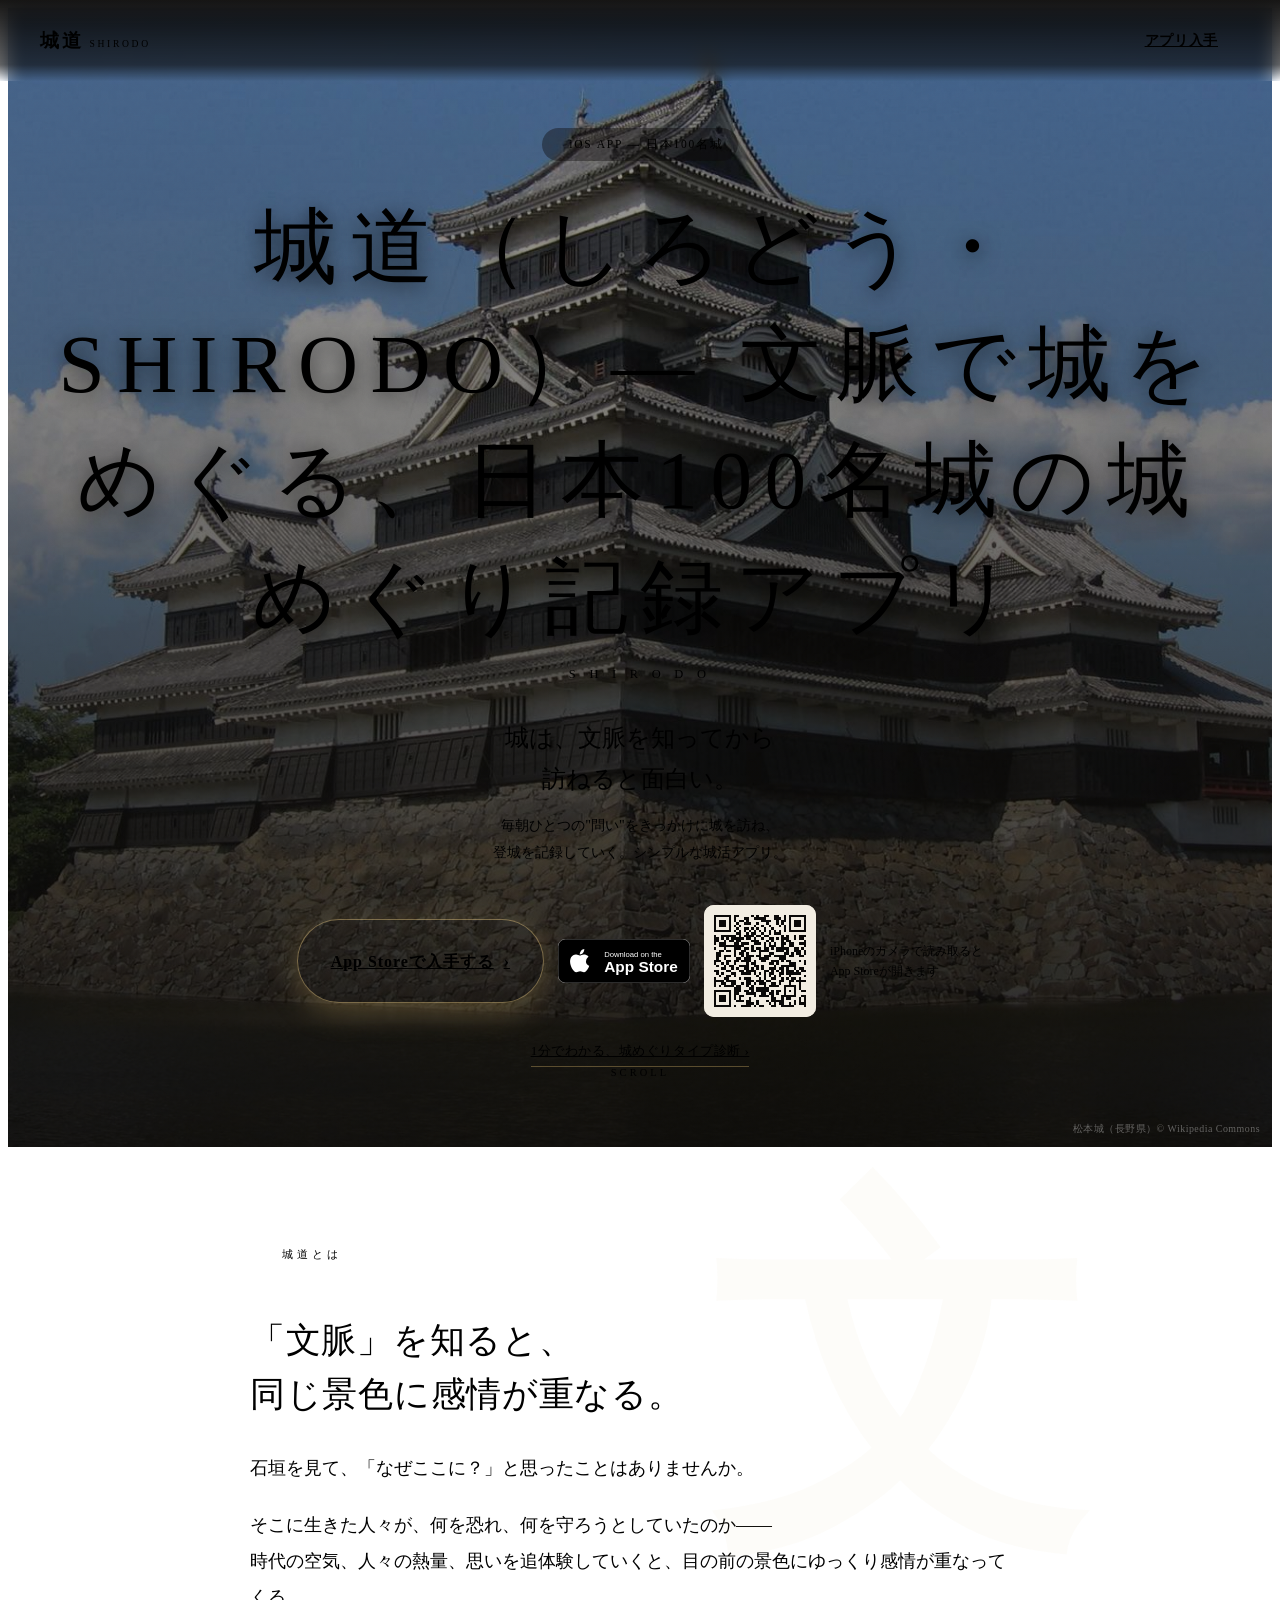
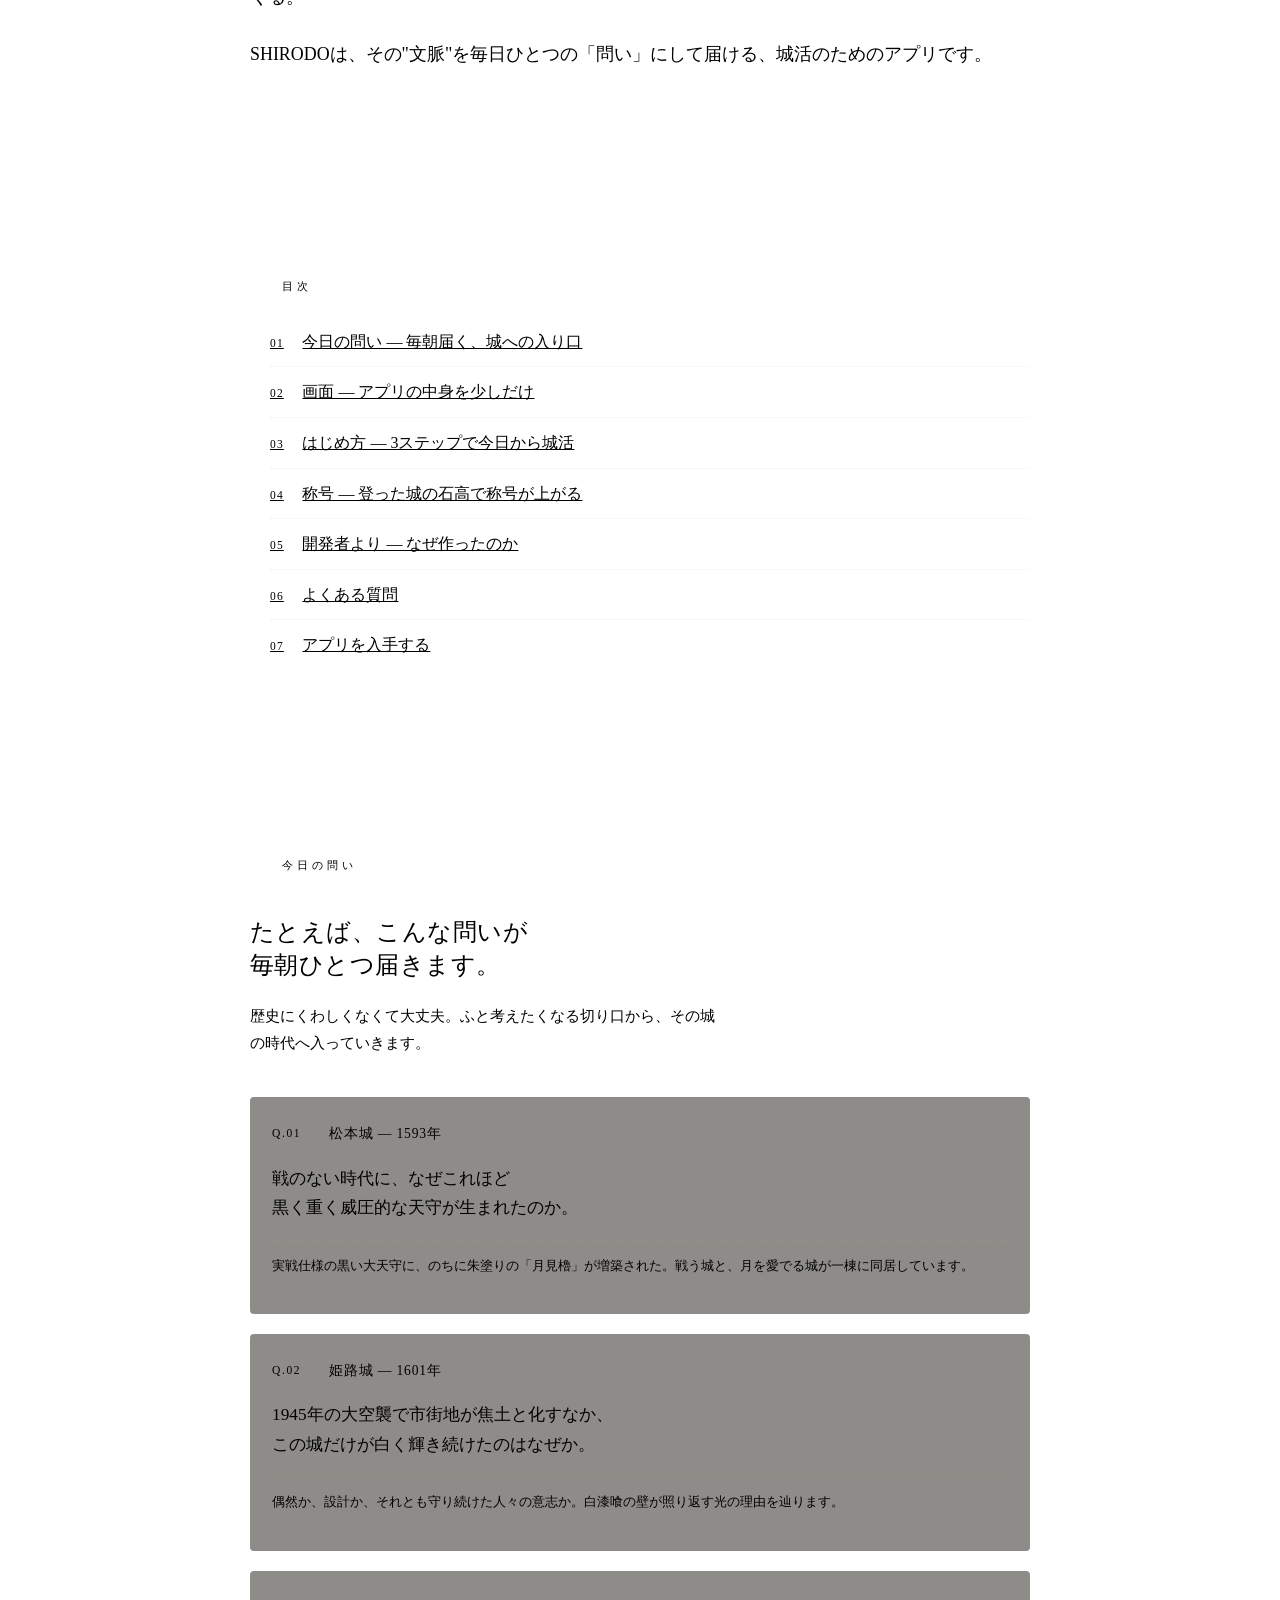
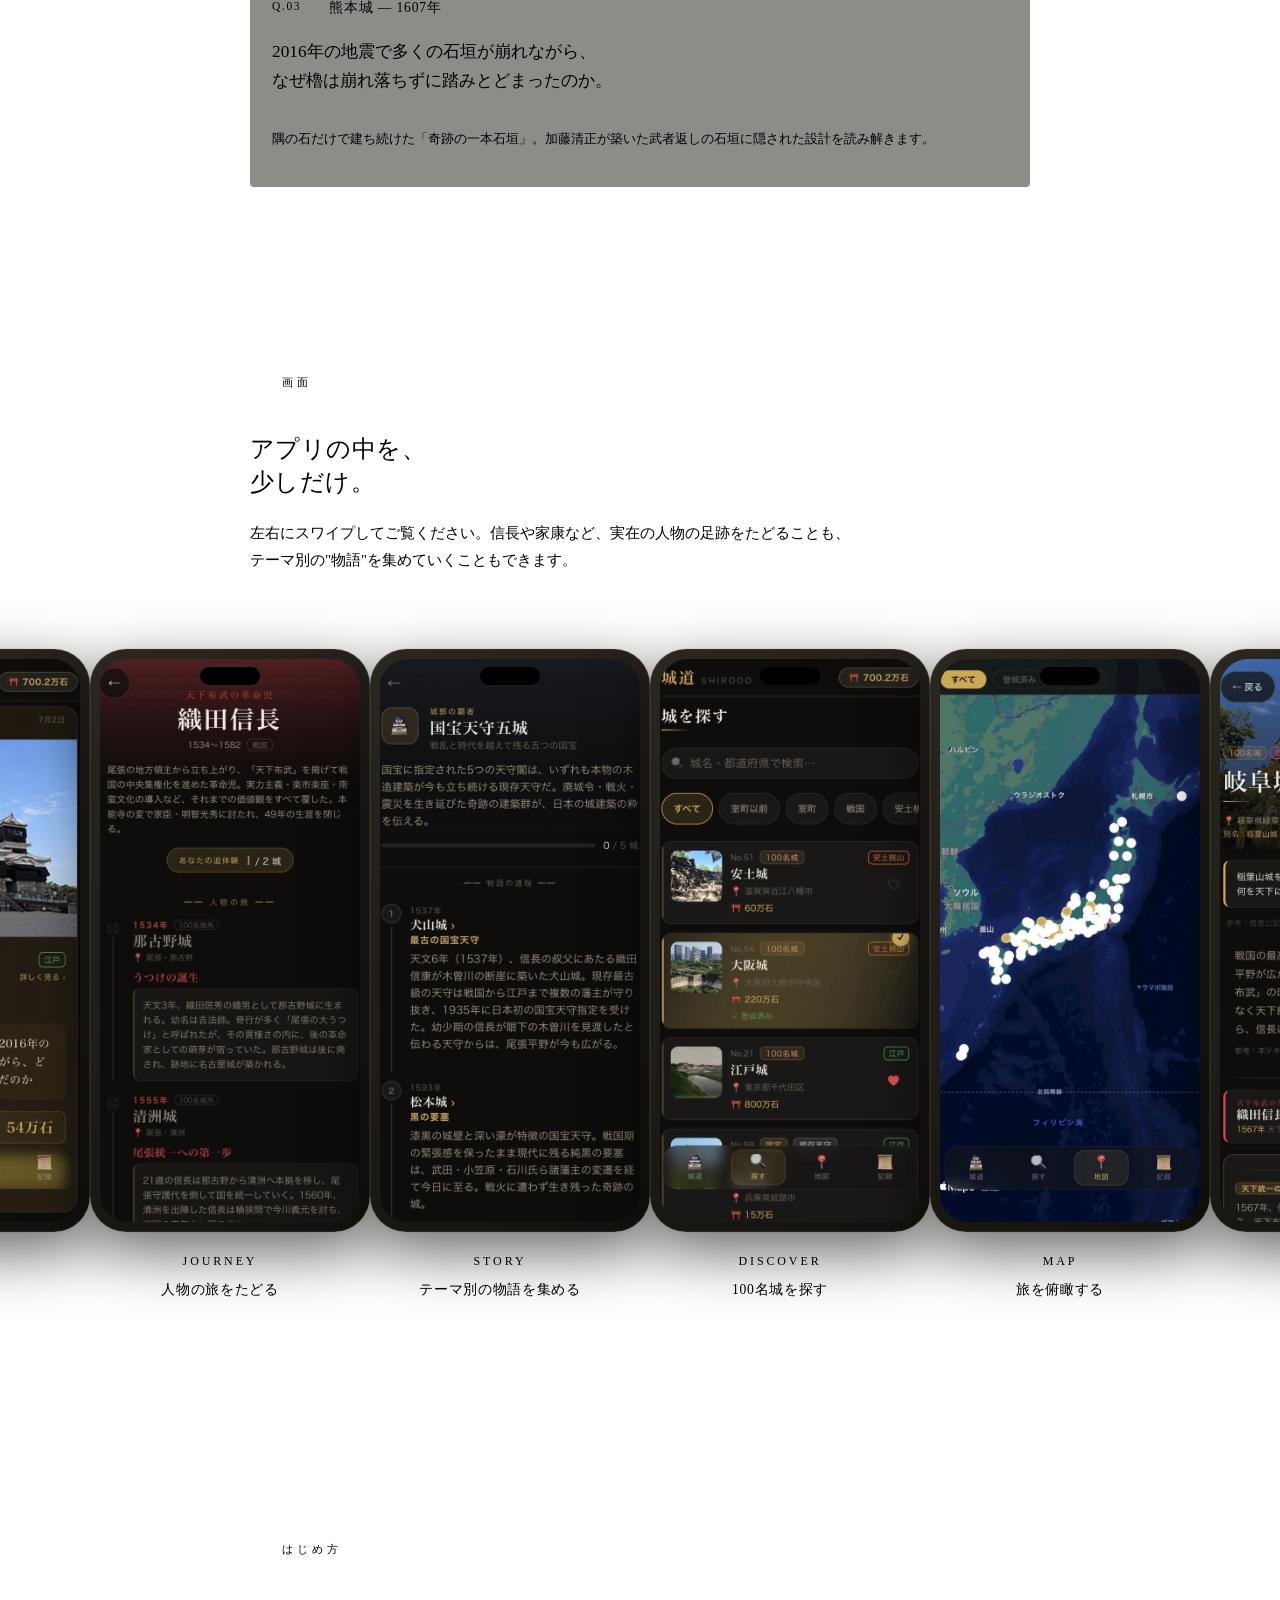
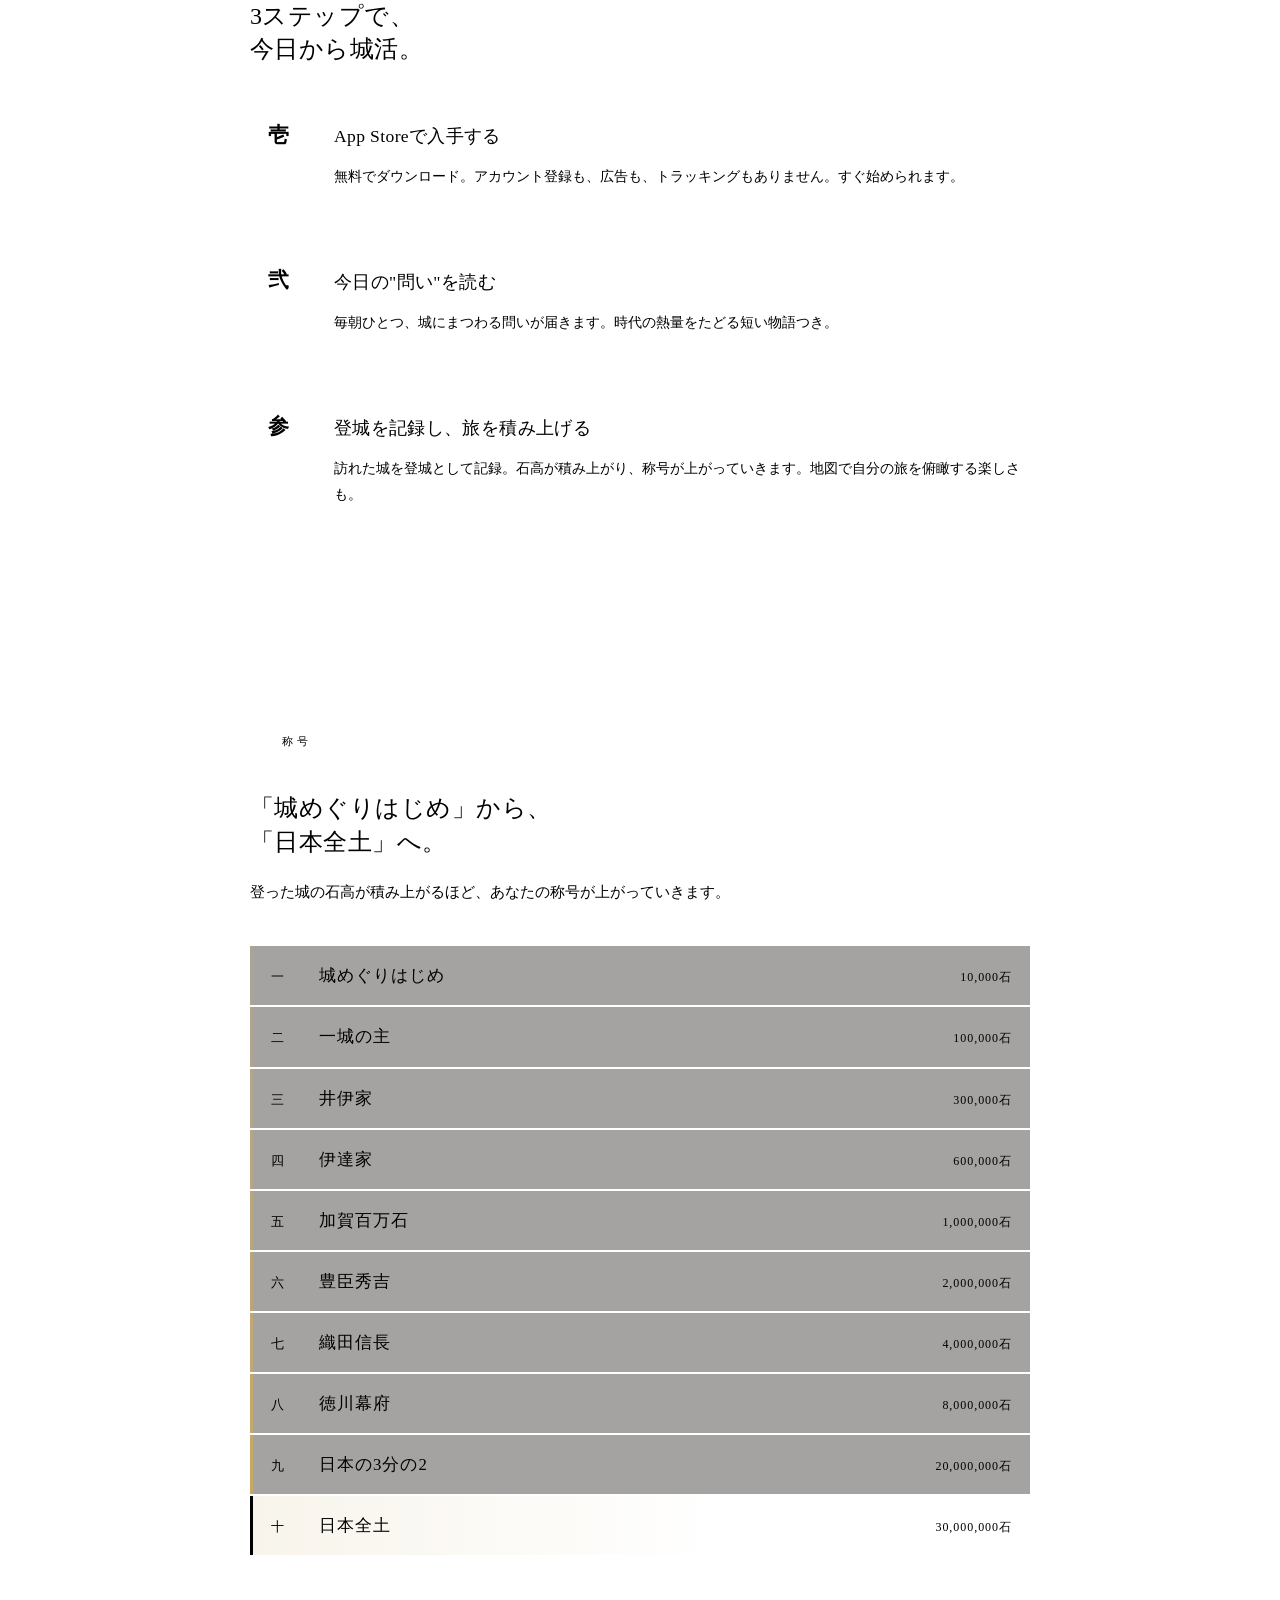
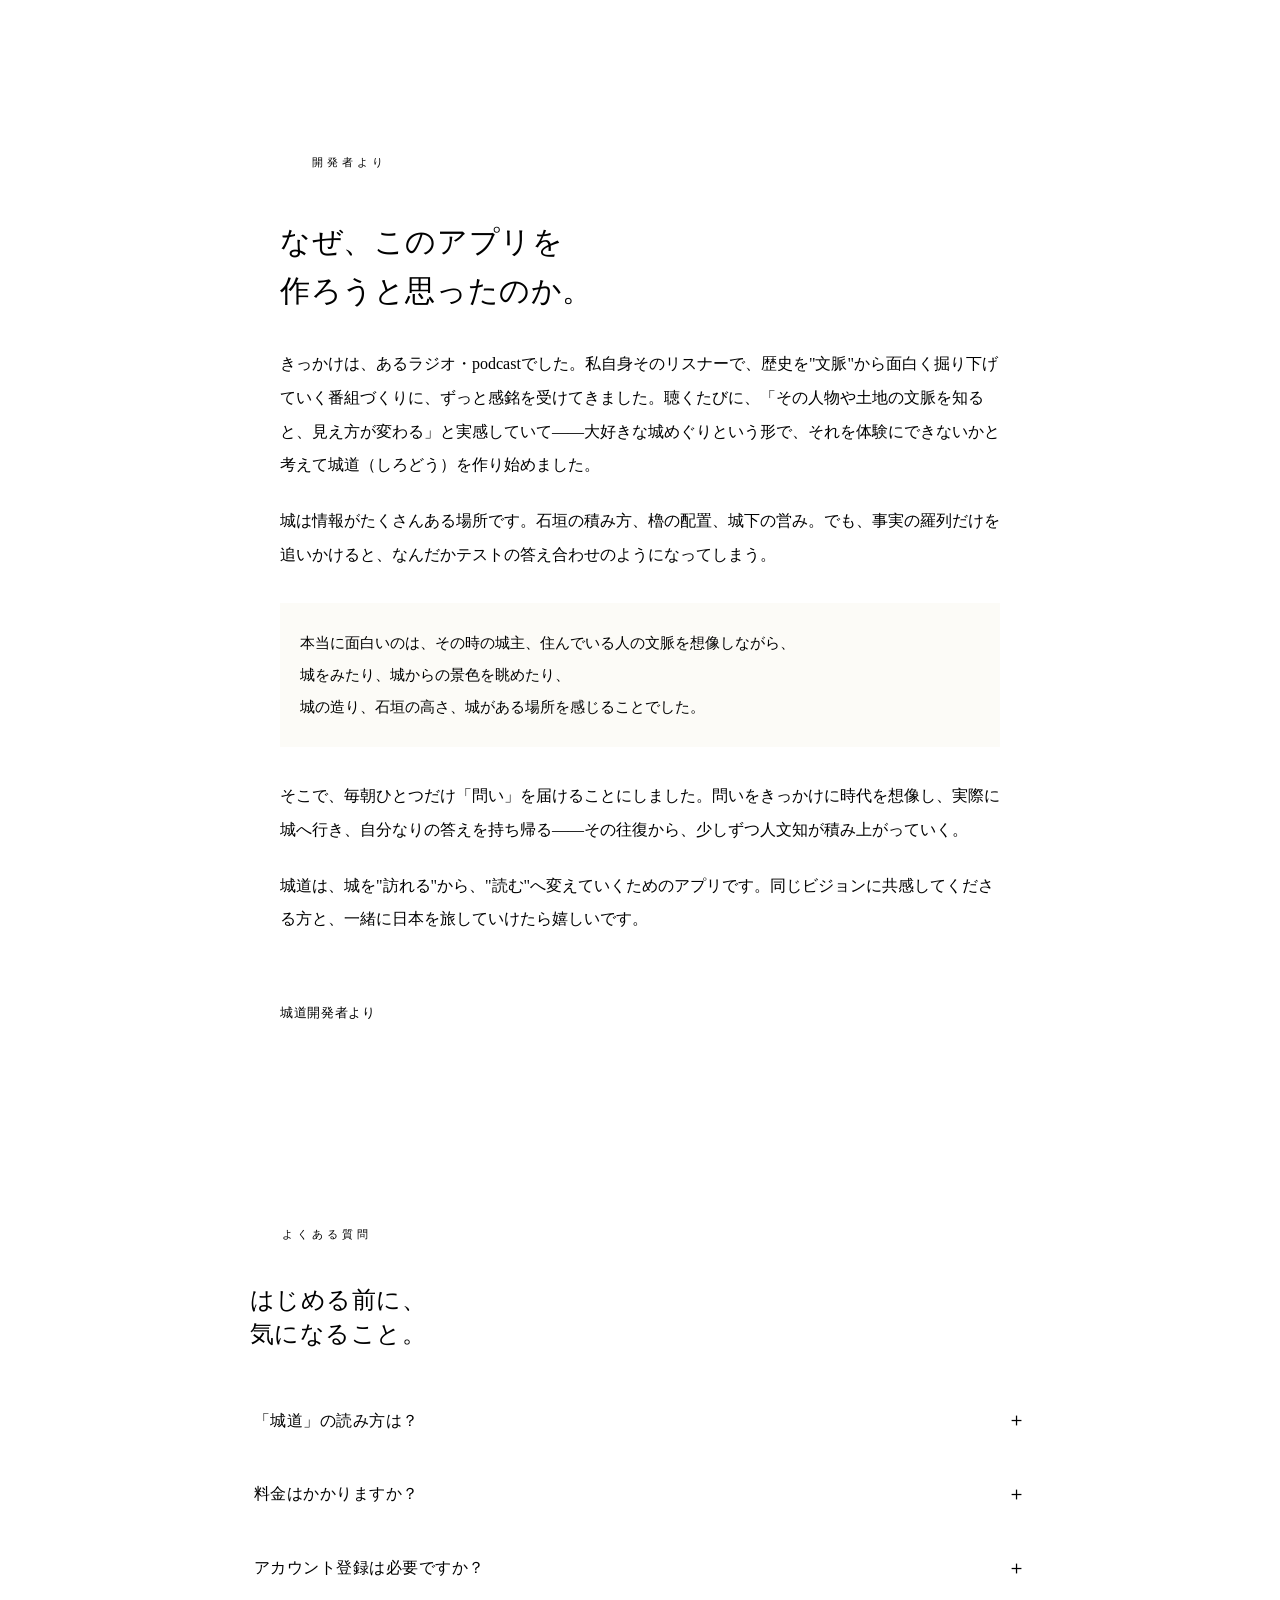
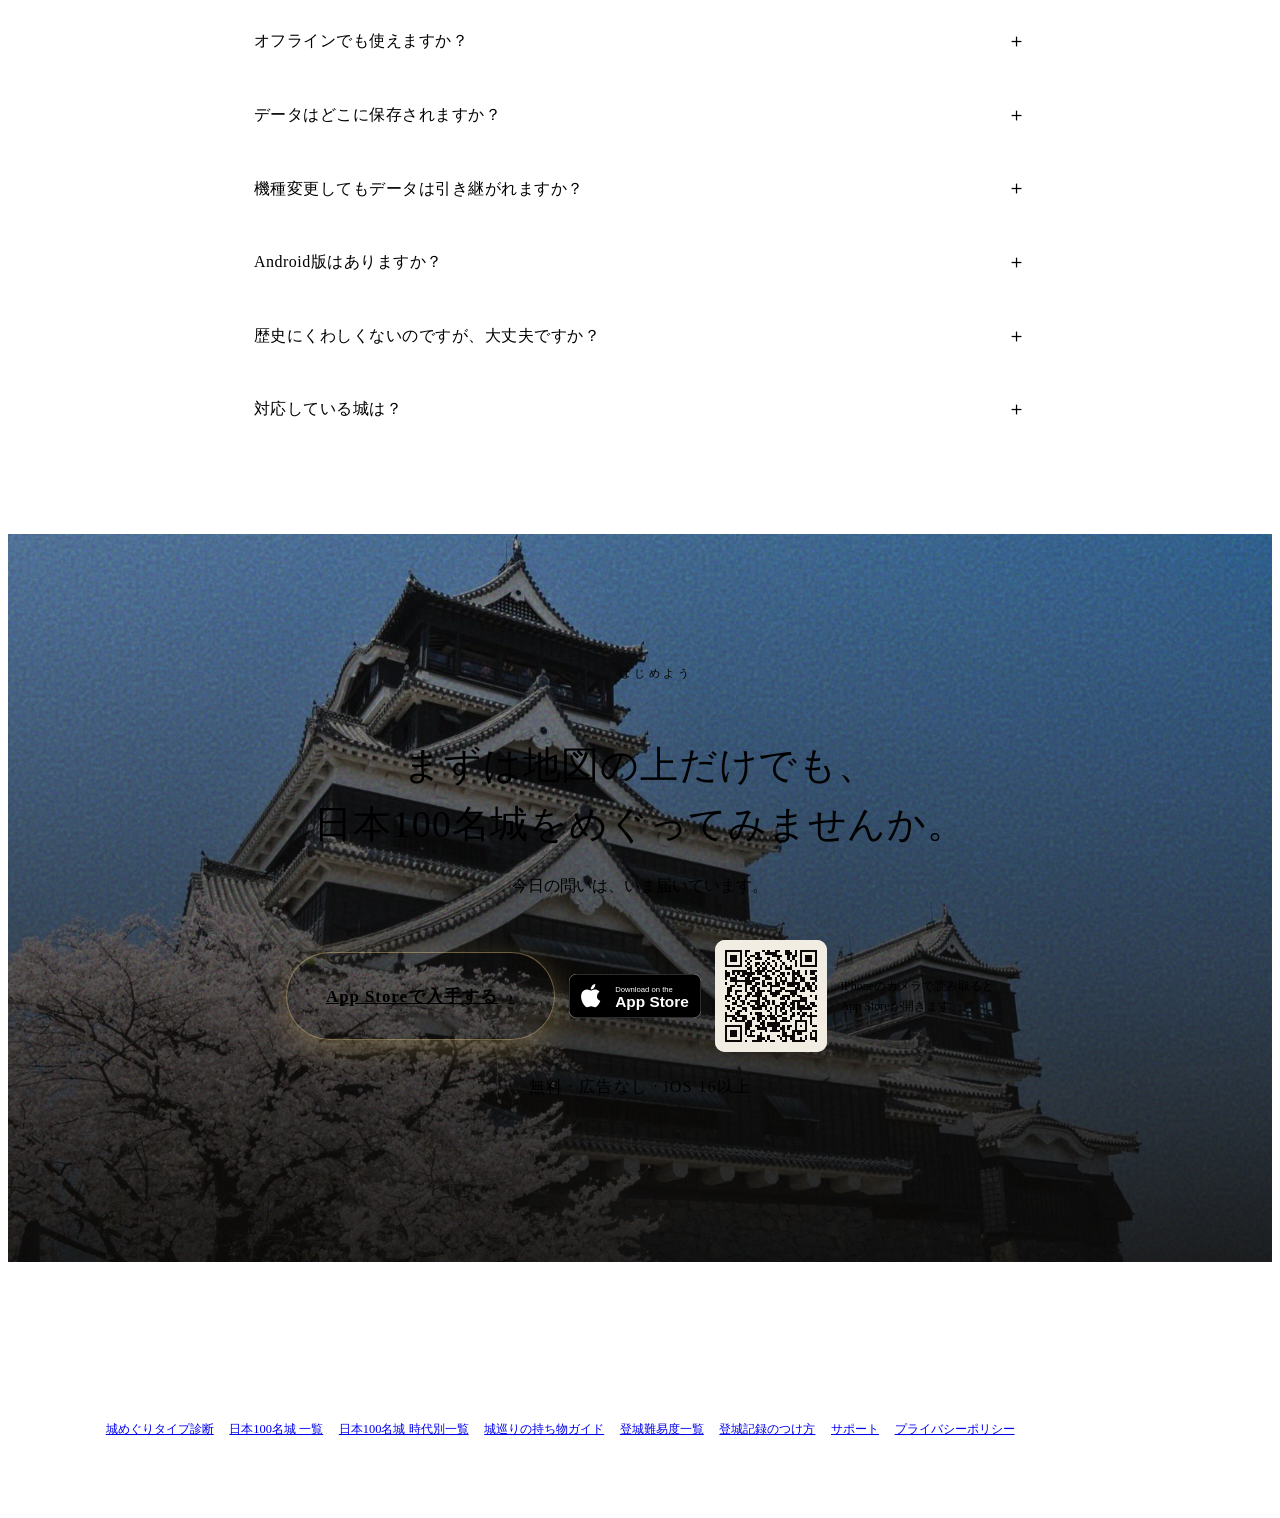
==== commit c51d2c8c: "deploy c5ca762" ====
--- a/index.html
+++ b/index.html
@@ -1314,6 +1314,7 @@
   <p>
     <a href="/shindan/">城めぐりタイプ診断</a>
     &nbsp;·&nbsp; <a href="/100meijo/">日本100名城 一覧</a>
+    &nbsp;·&nbsp; <a href="/100meijo/jidai/">日本100名城 時代別一覧</a>
     &nbsp;·&nbsp; <a href="/guide/mochimono/">城巡りの持ち物ガイド</a>
     &nbsp;·&nbsp; <a href="/guide/level/">登城難易度一覧</a>
     &nbsp;·&nbsp; <a href="/guide/kiroku/">登城記録のつけ方</a>
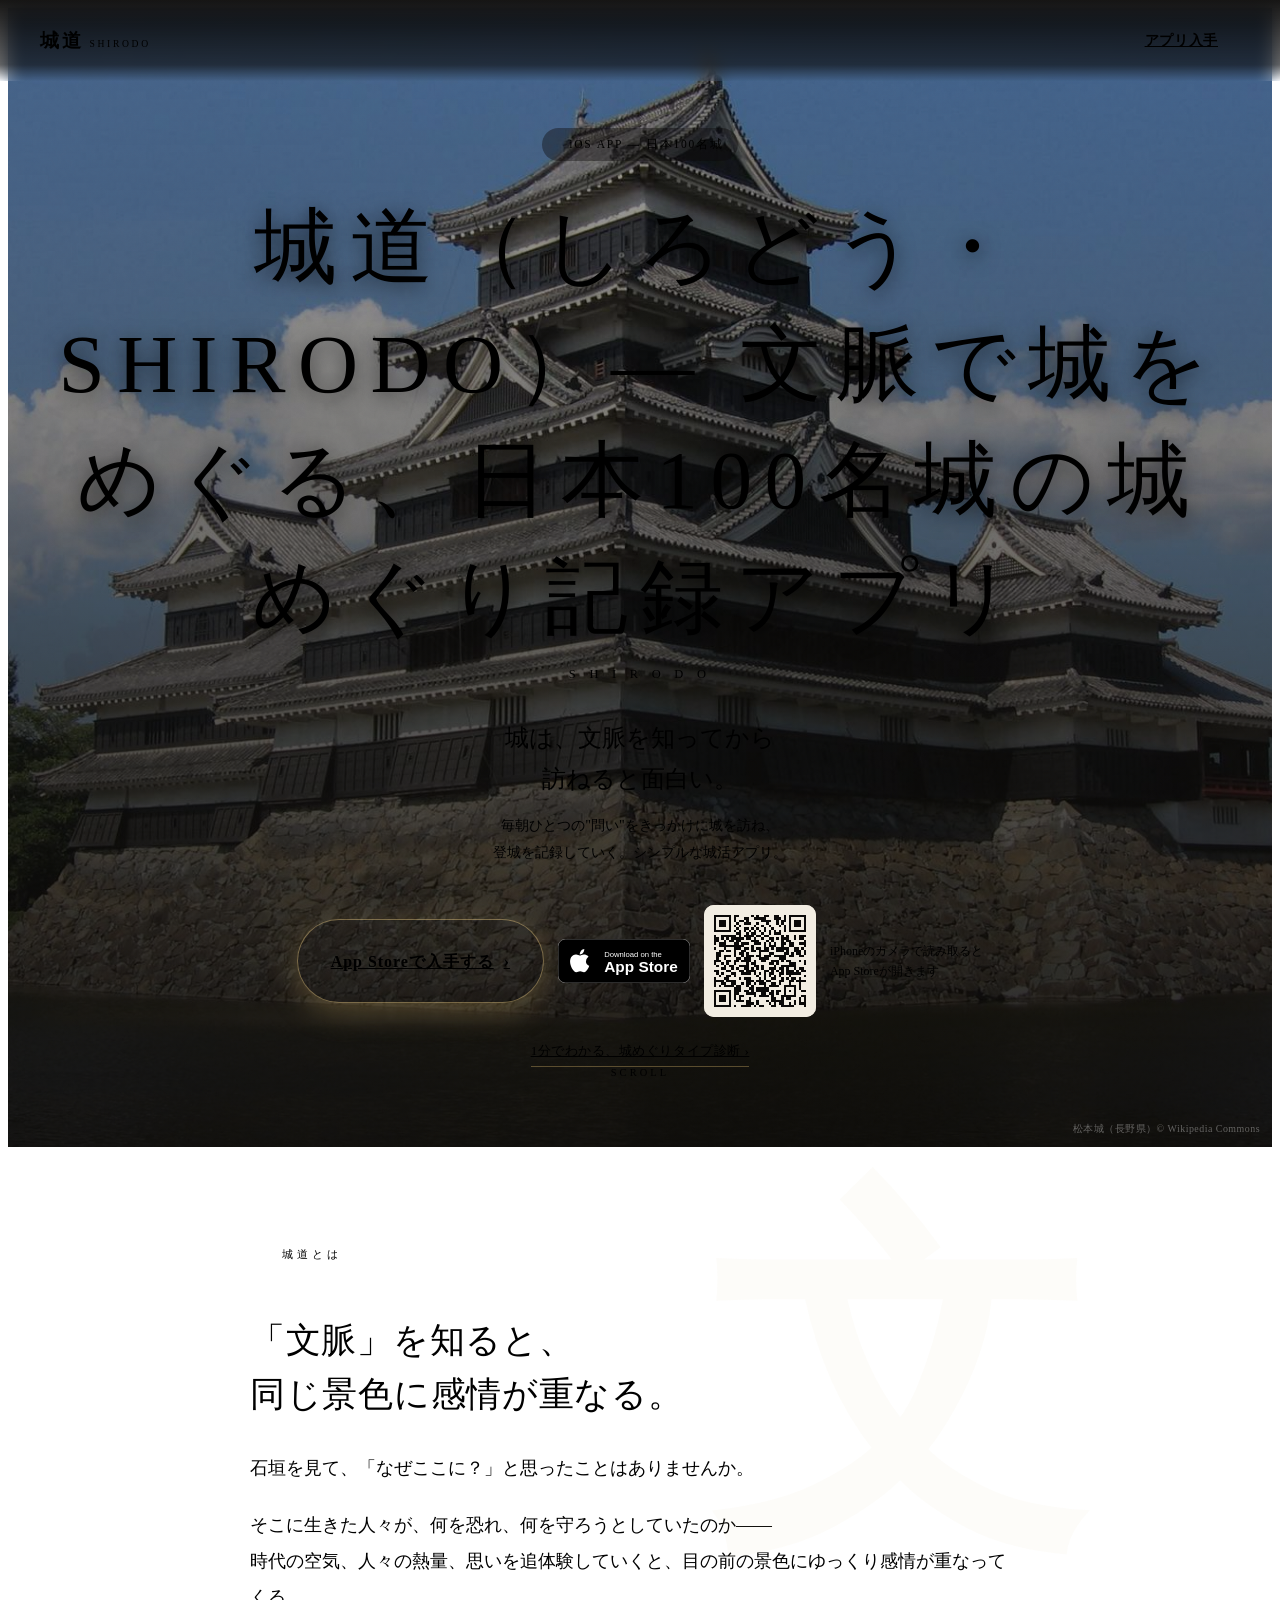
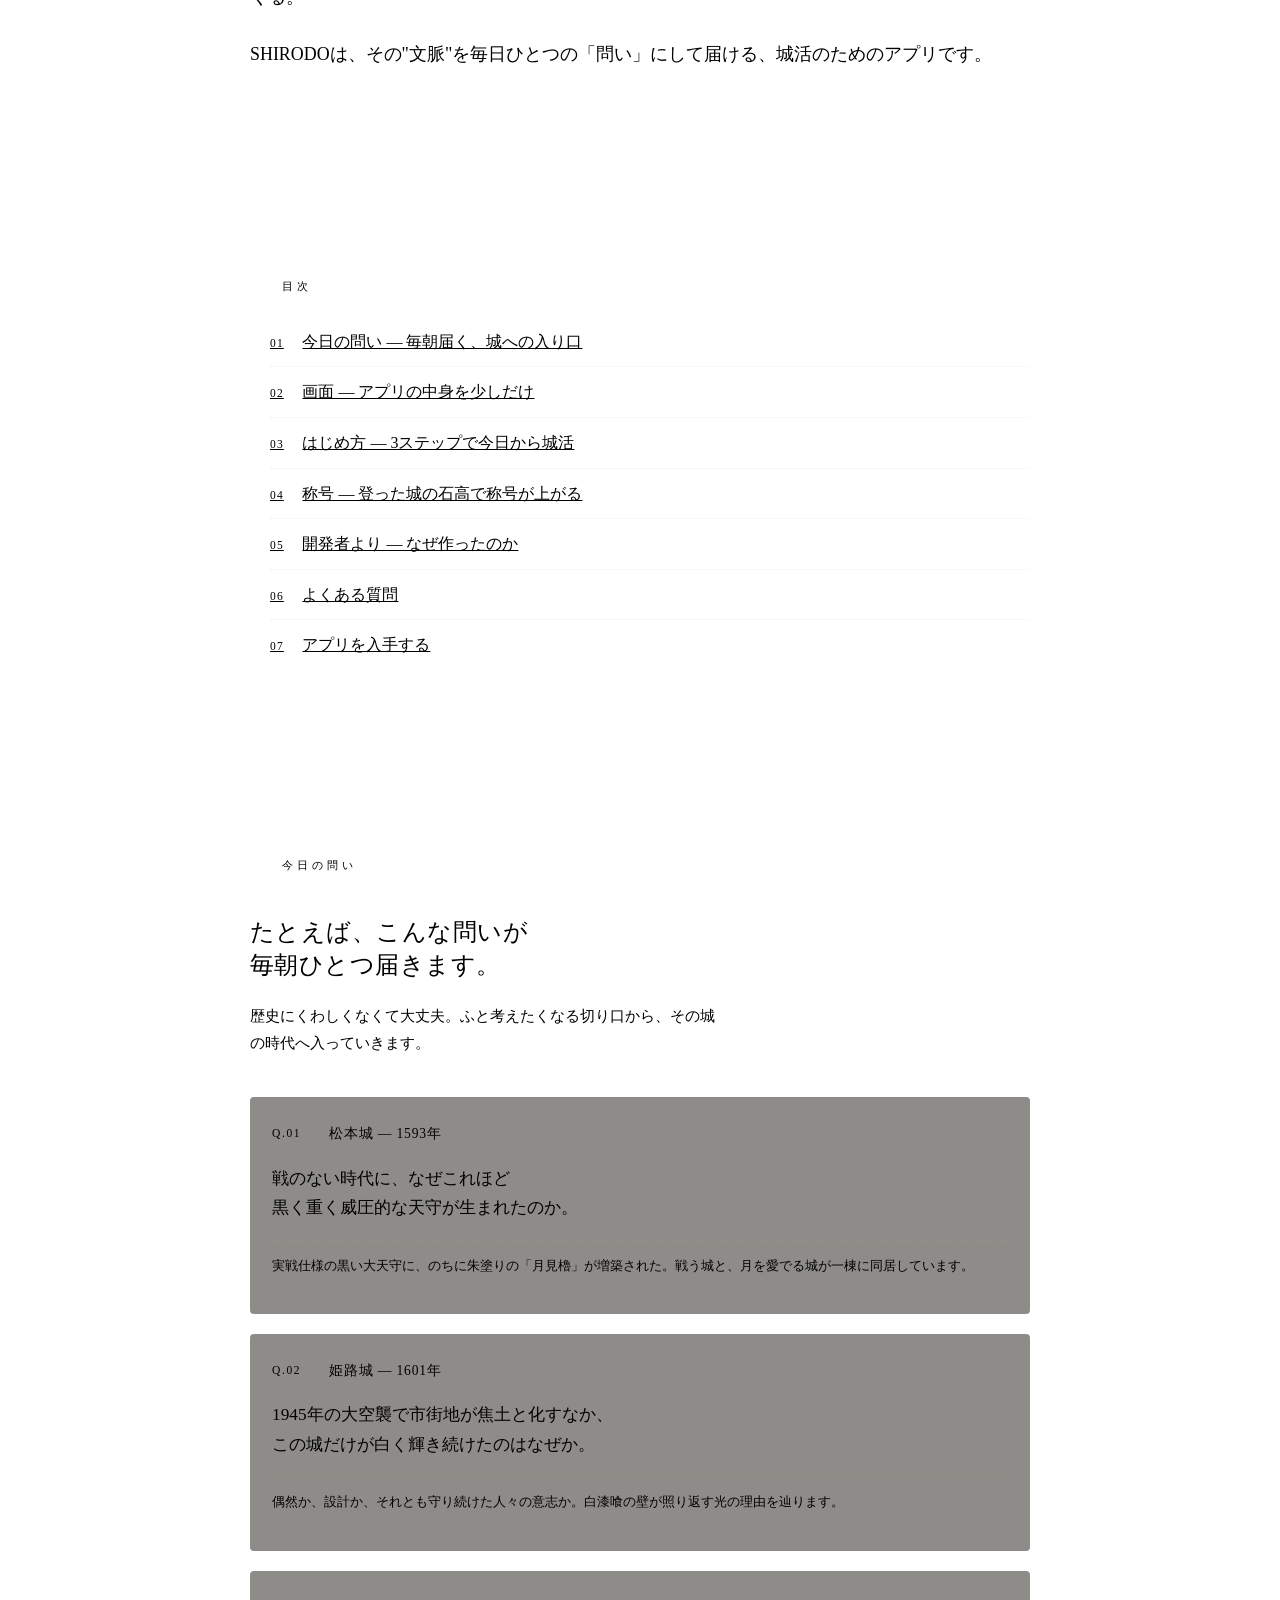
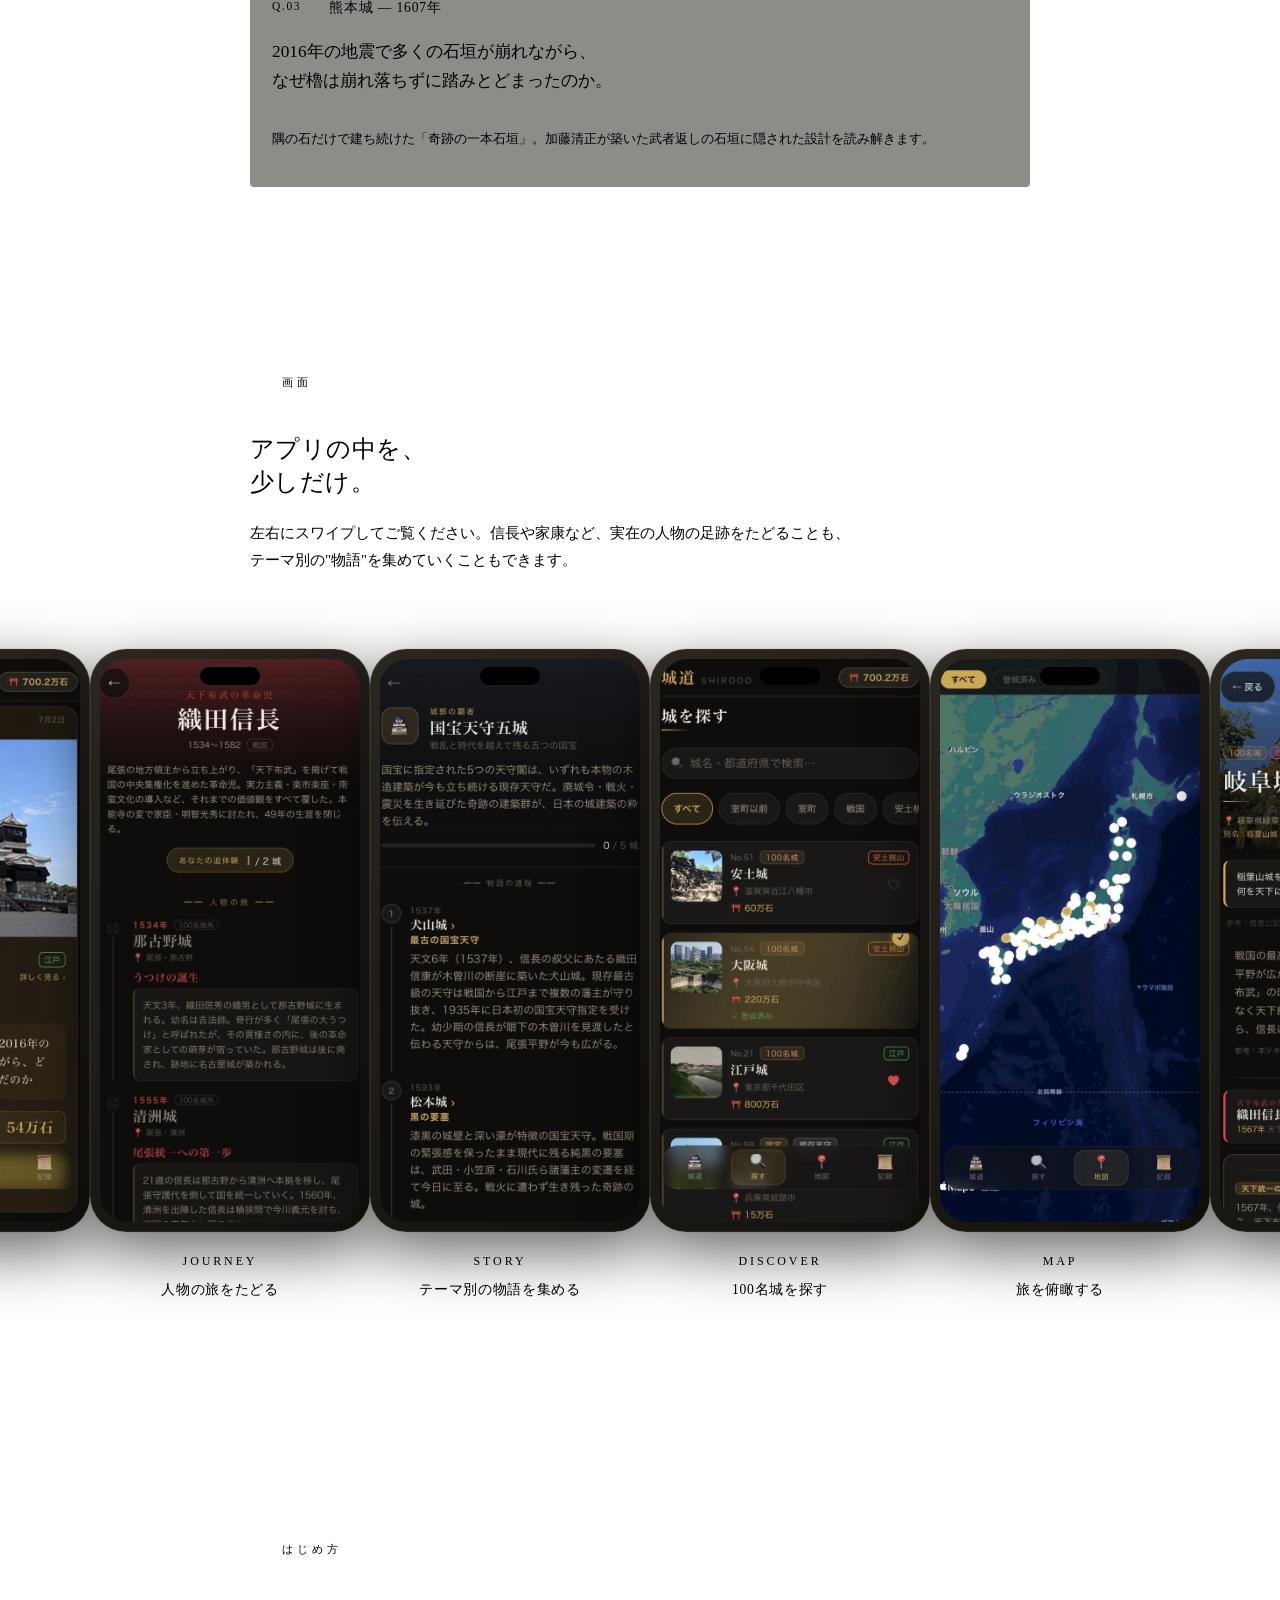
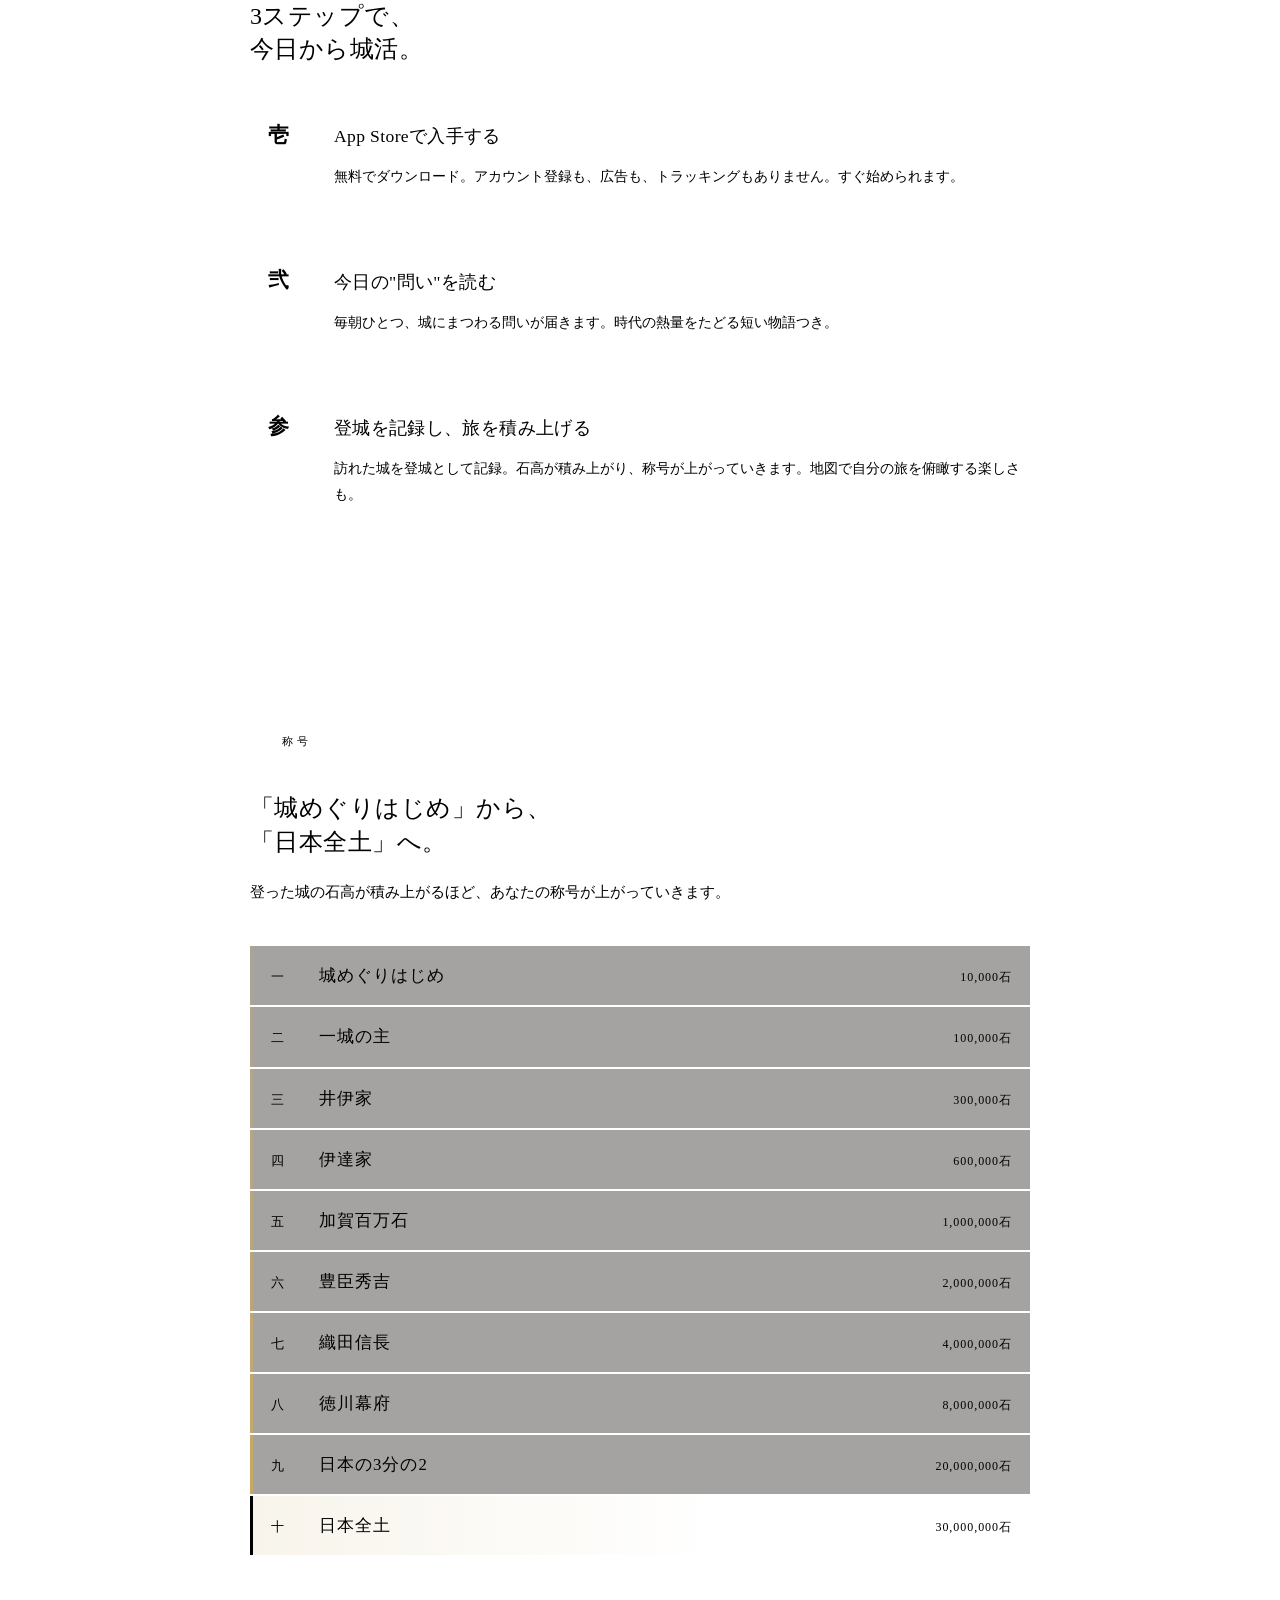
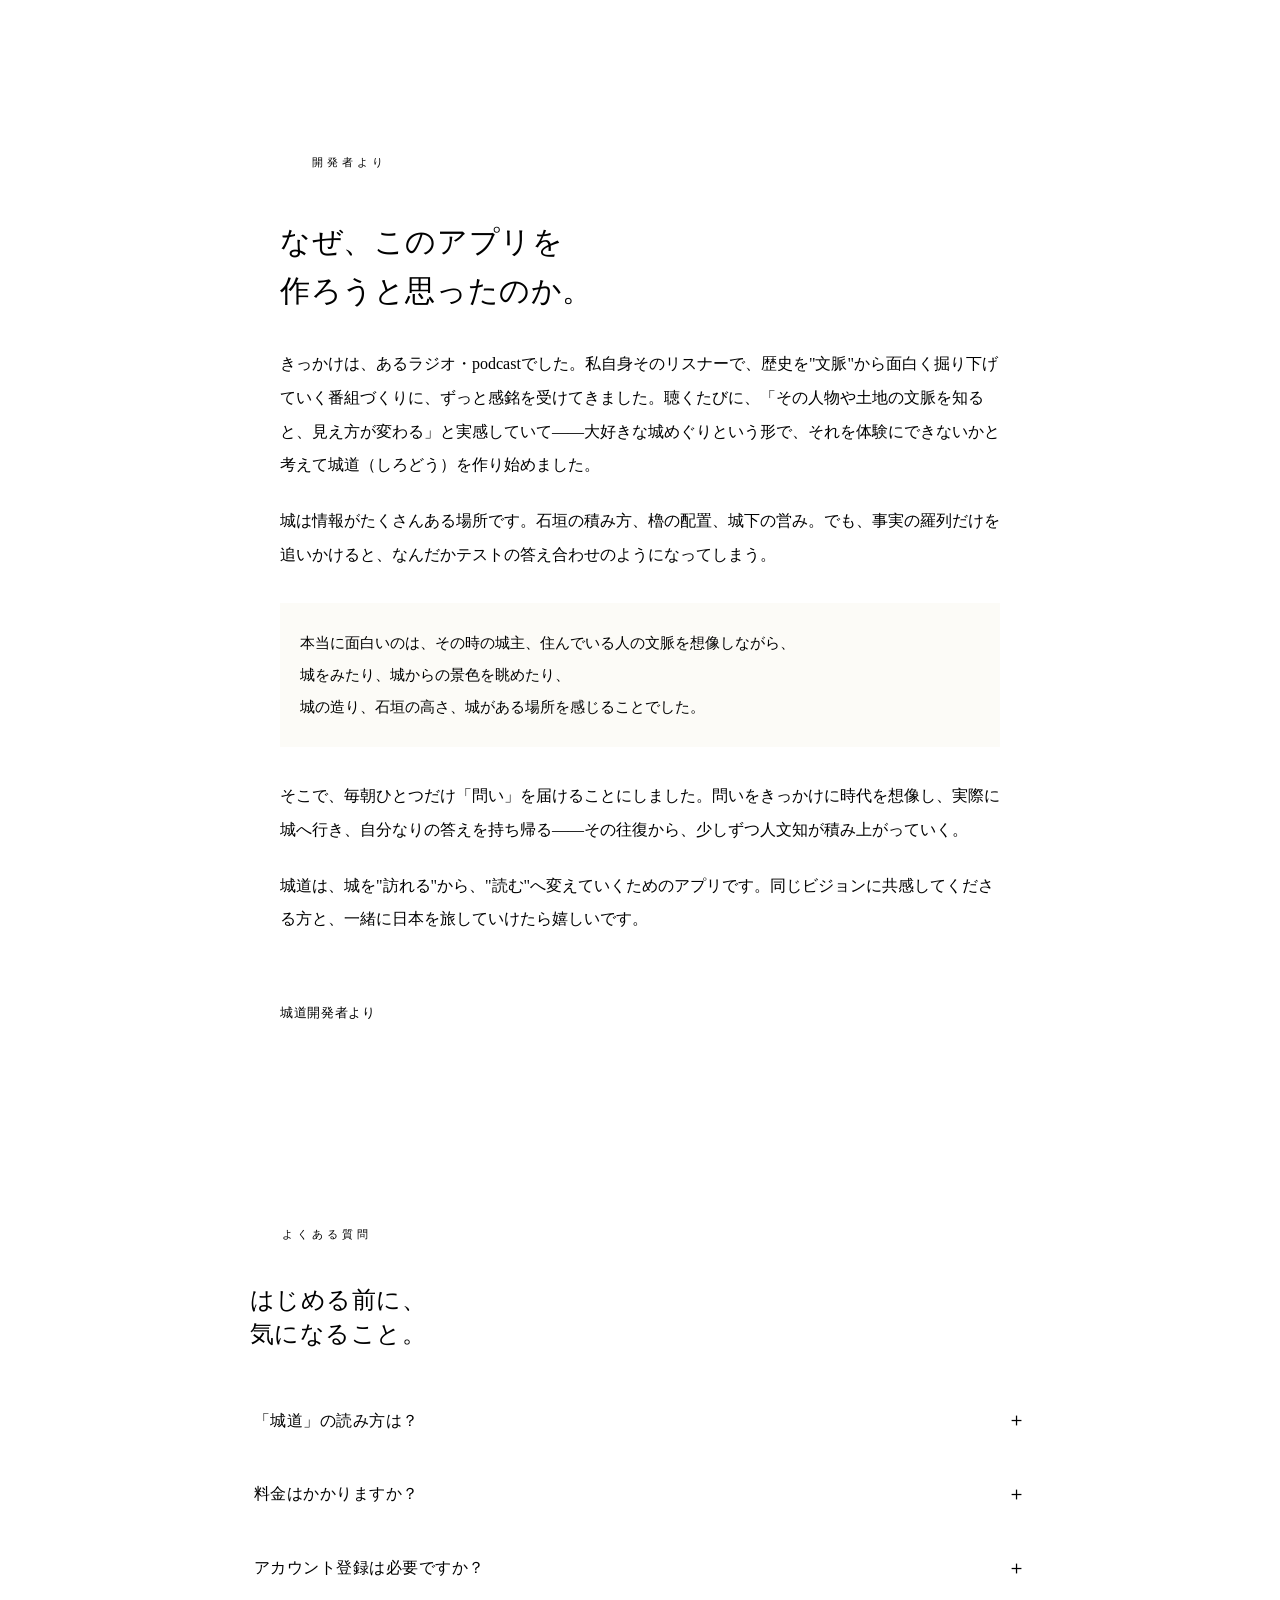
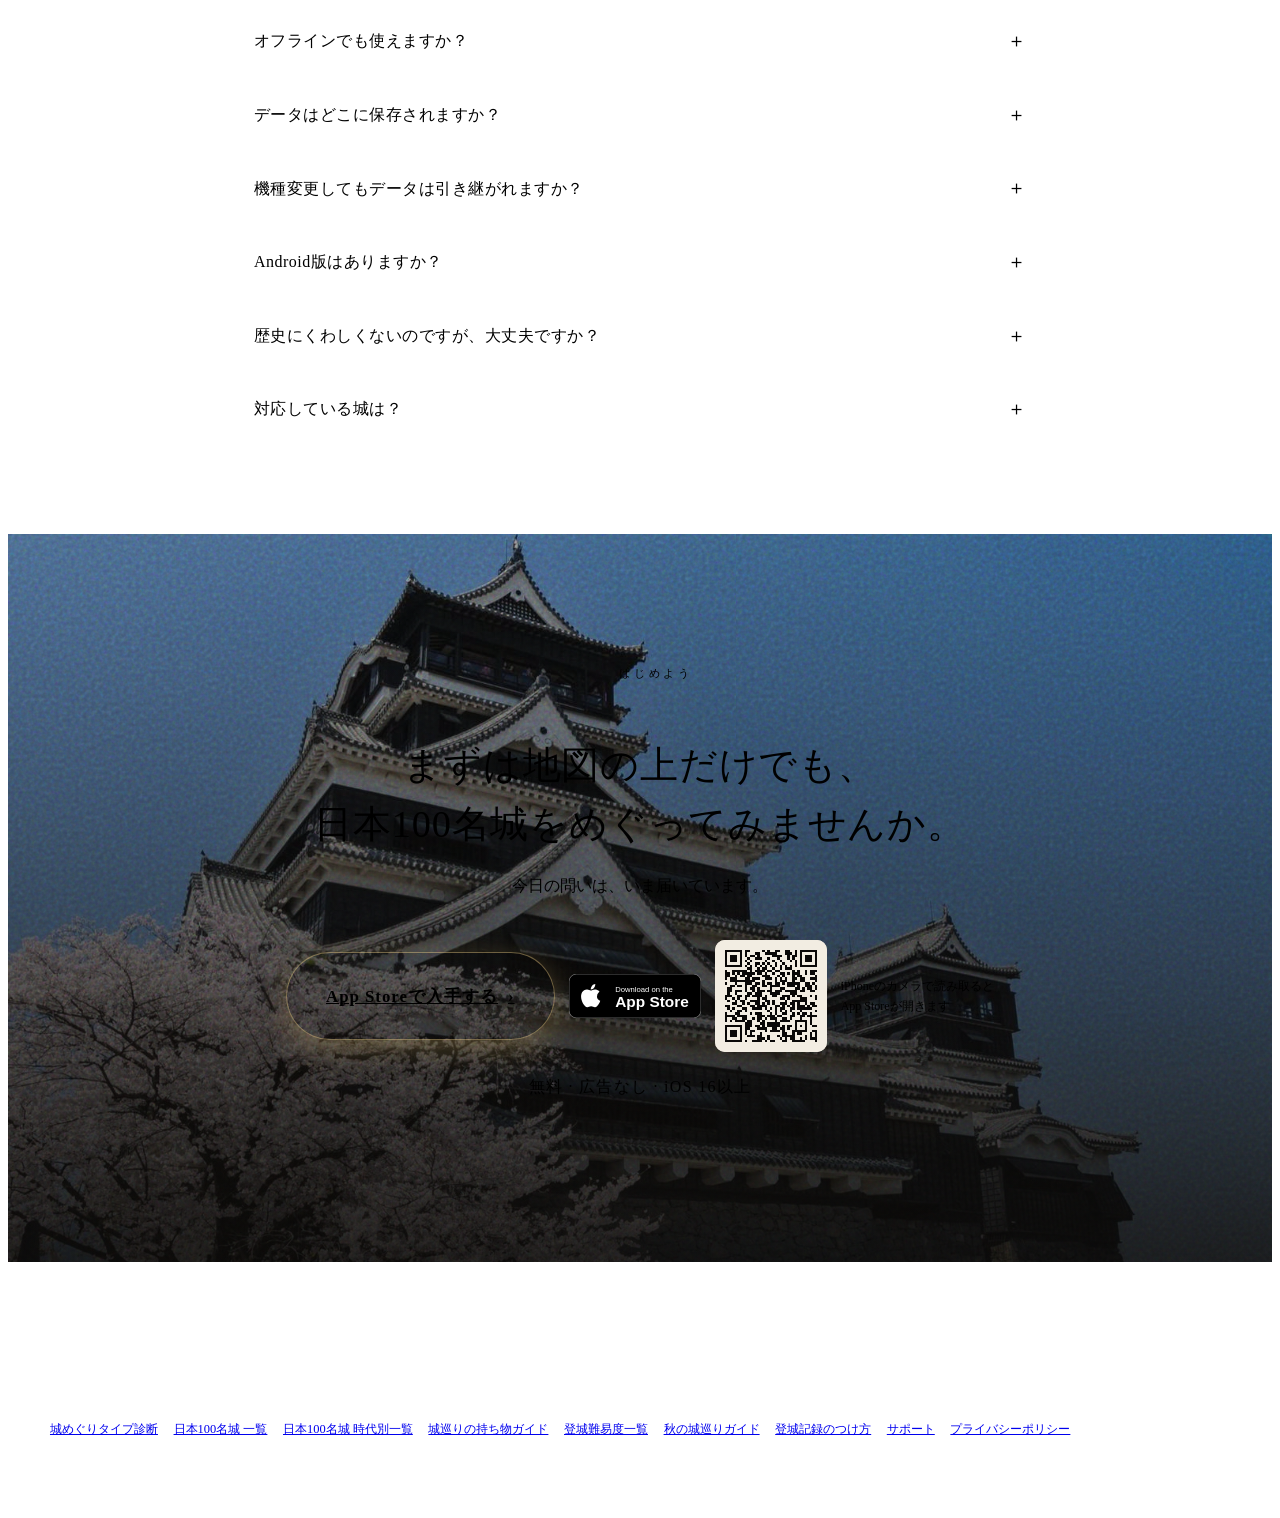
==== commit 4e287c8b: "deploy 39a4e5c" ====
--- a/index.html
+++ b/index.html
@@ -1317,6 +1317,7 @@
     &nbsp;·&nbsp; <a href="/100meijo/jidai/">日本100名城 時代別一覧</a>
     &nbsp;·&nbsp; <a href="/guide/mochimono/">城巡りの持ち物ガイド</a>
     &nbsp;·&nbsp; <a href="/guide/level/">登城難易度一覧</a>
+    &nbsp;·&nbsp; <a href="/guide/koyo/">秋の城巡りガイド</a>
     &nbsp;·&nbsp; <a href="/guide/kiroku/">登城記録のつけ方</a>
     &nbsp;·&nbsp; <a href="/support/">サポート</a>
     &nbsp;·&nbsp; <a href="/privacy/">プライバシーポリシー</a>
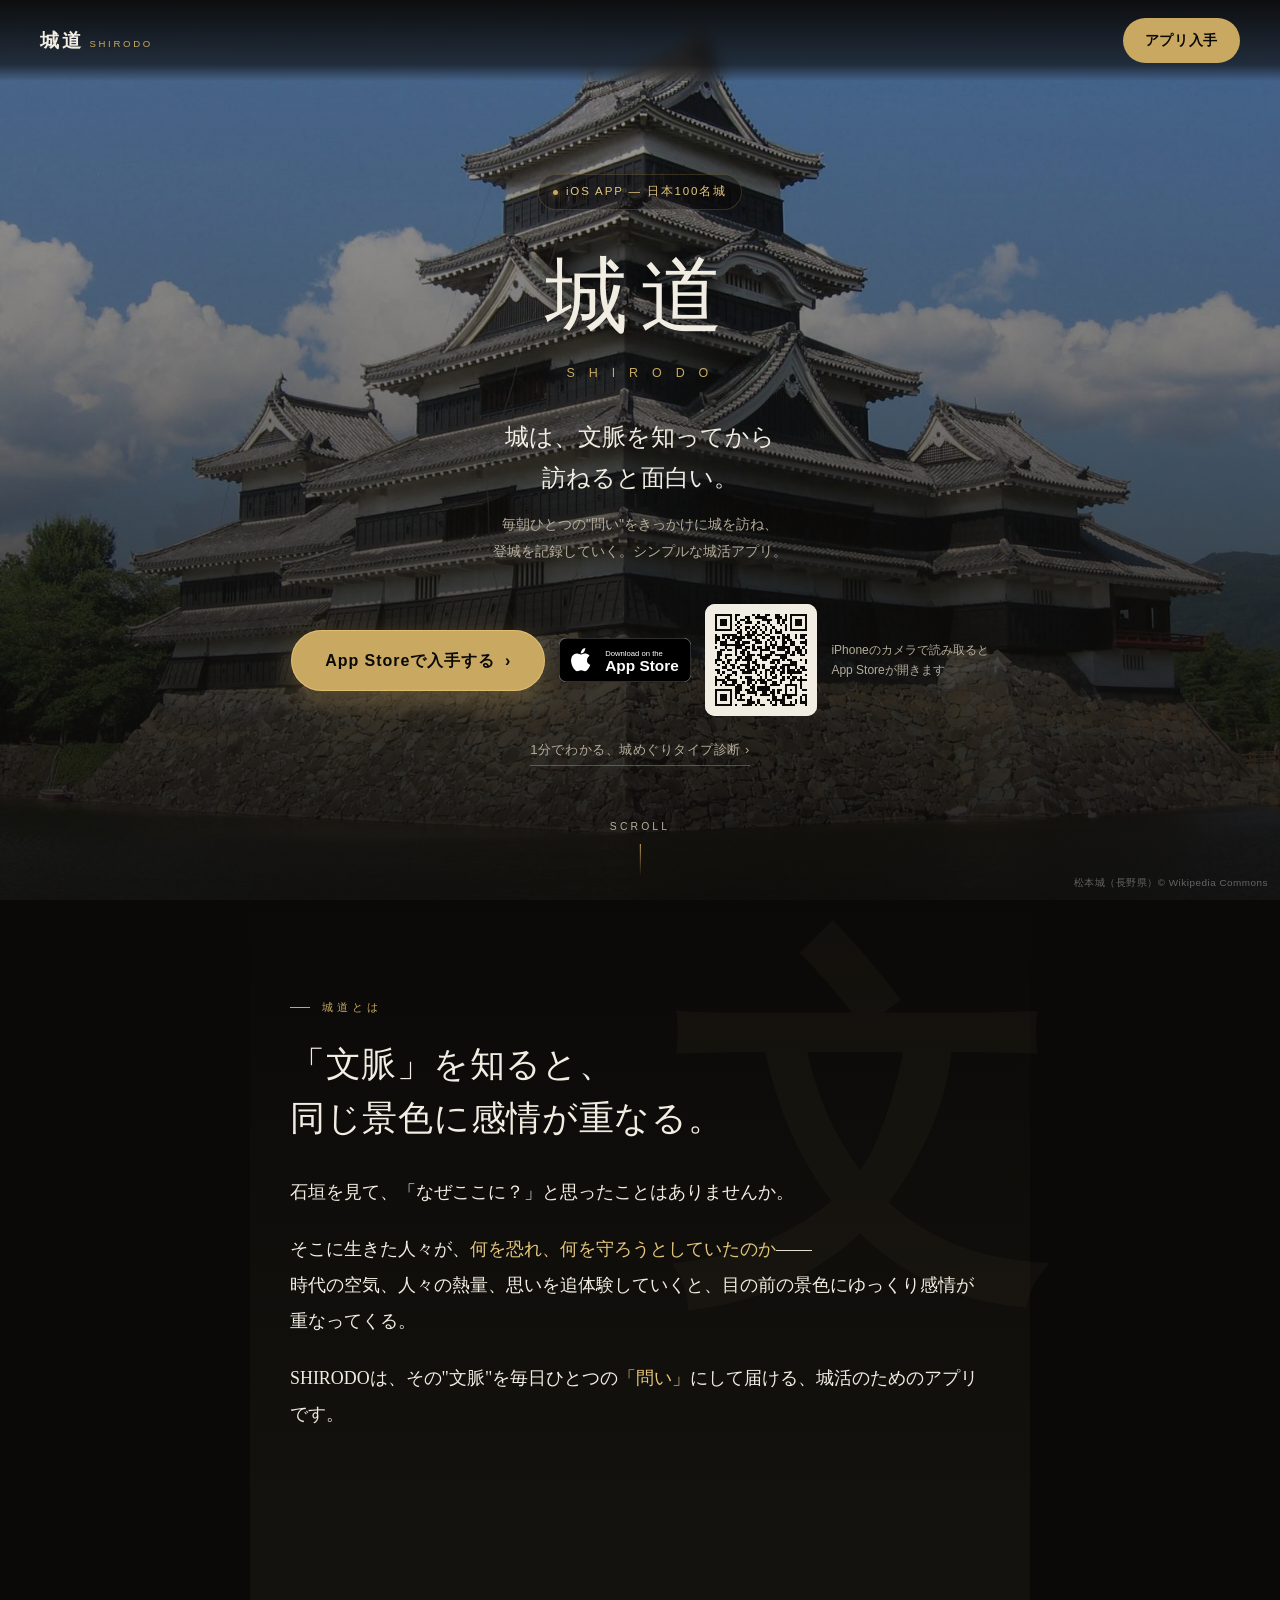
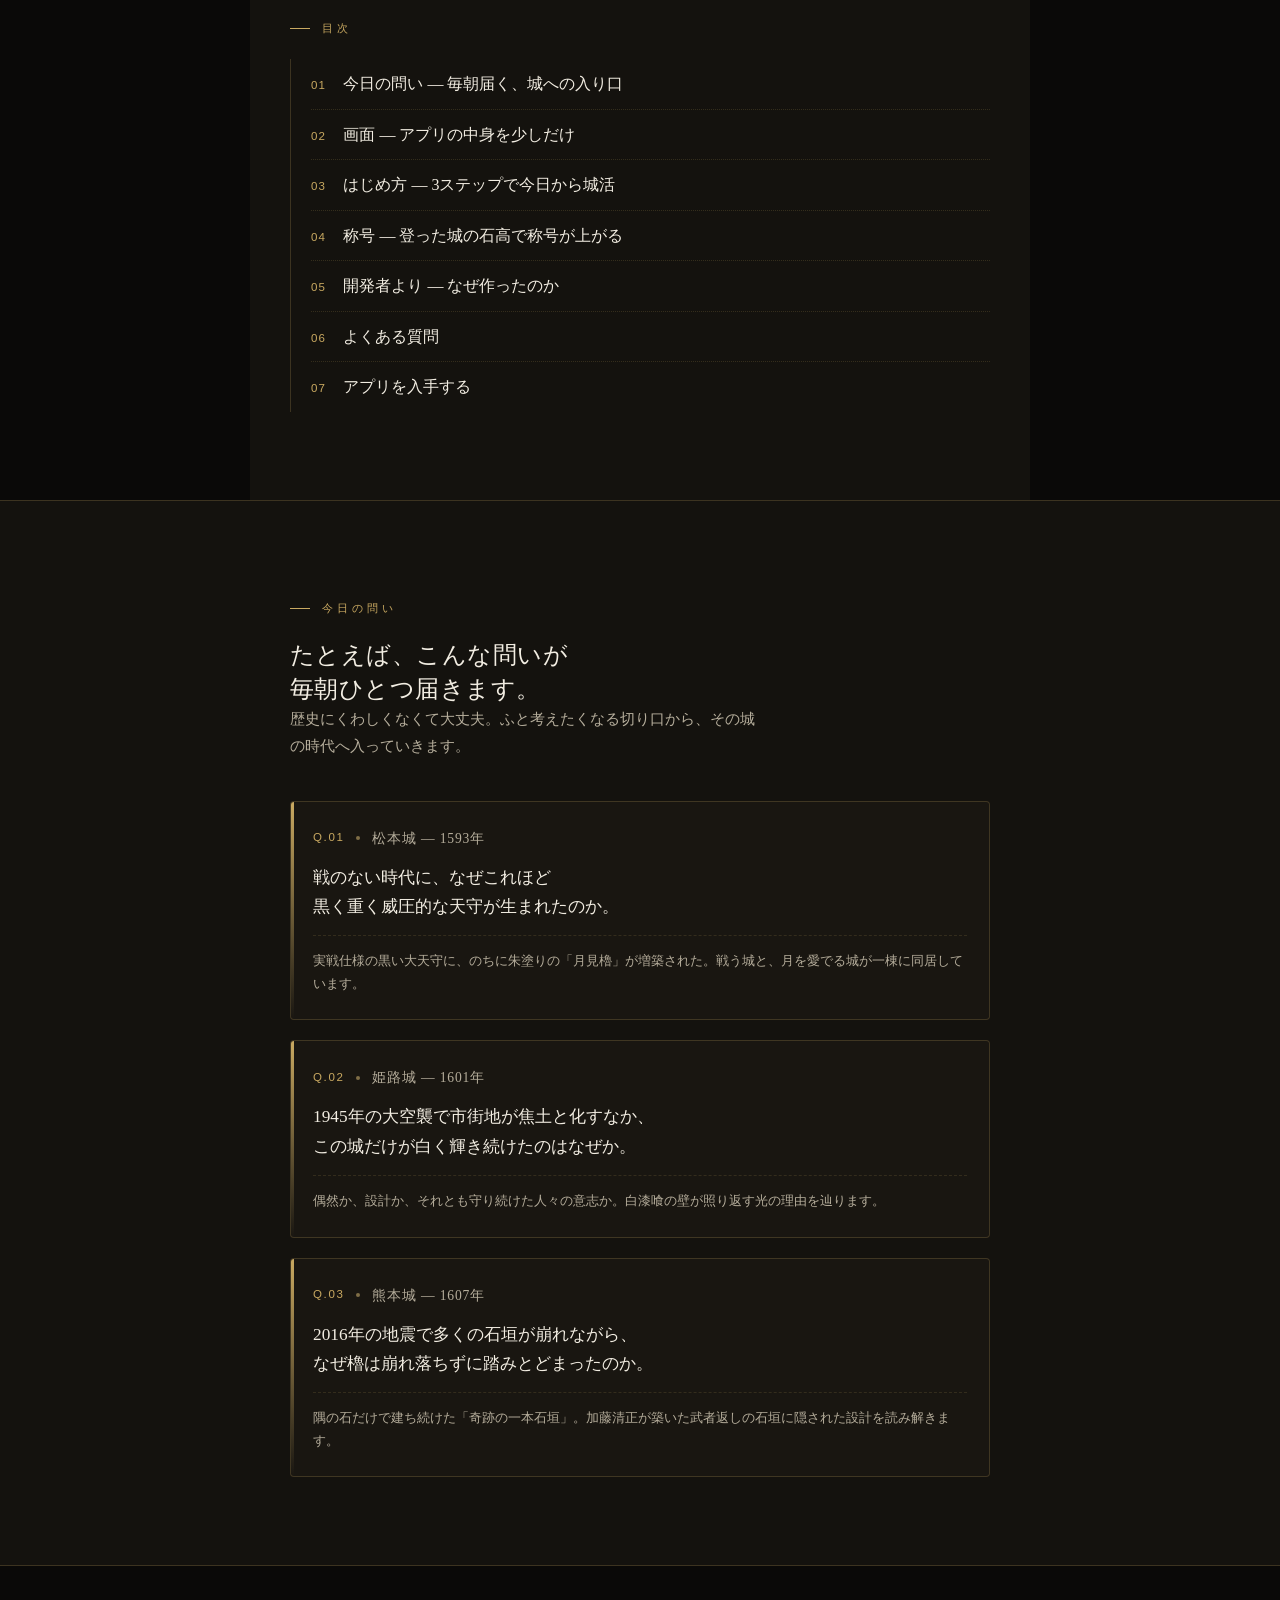
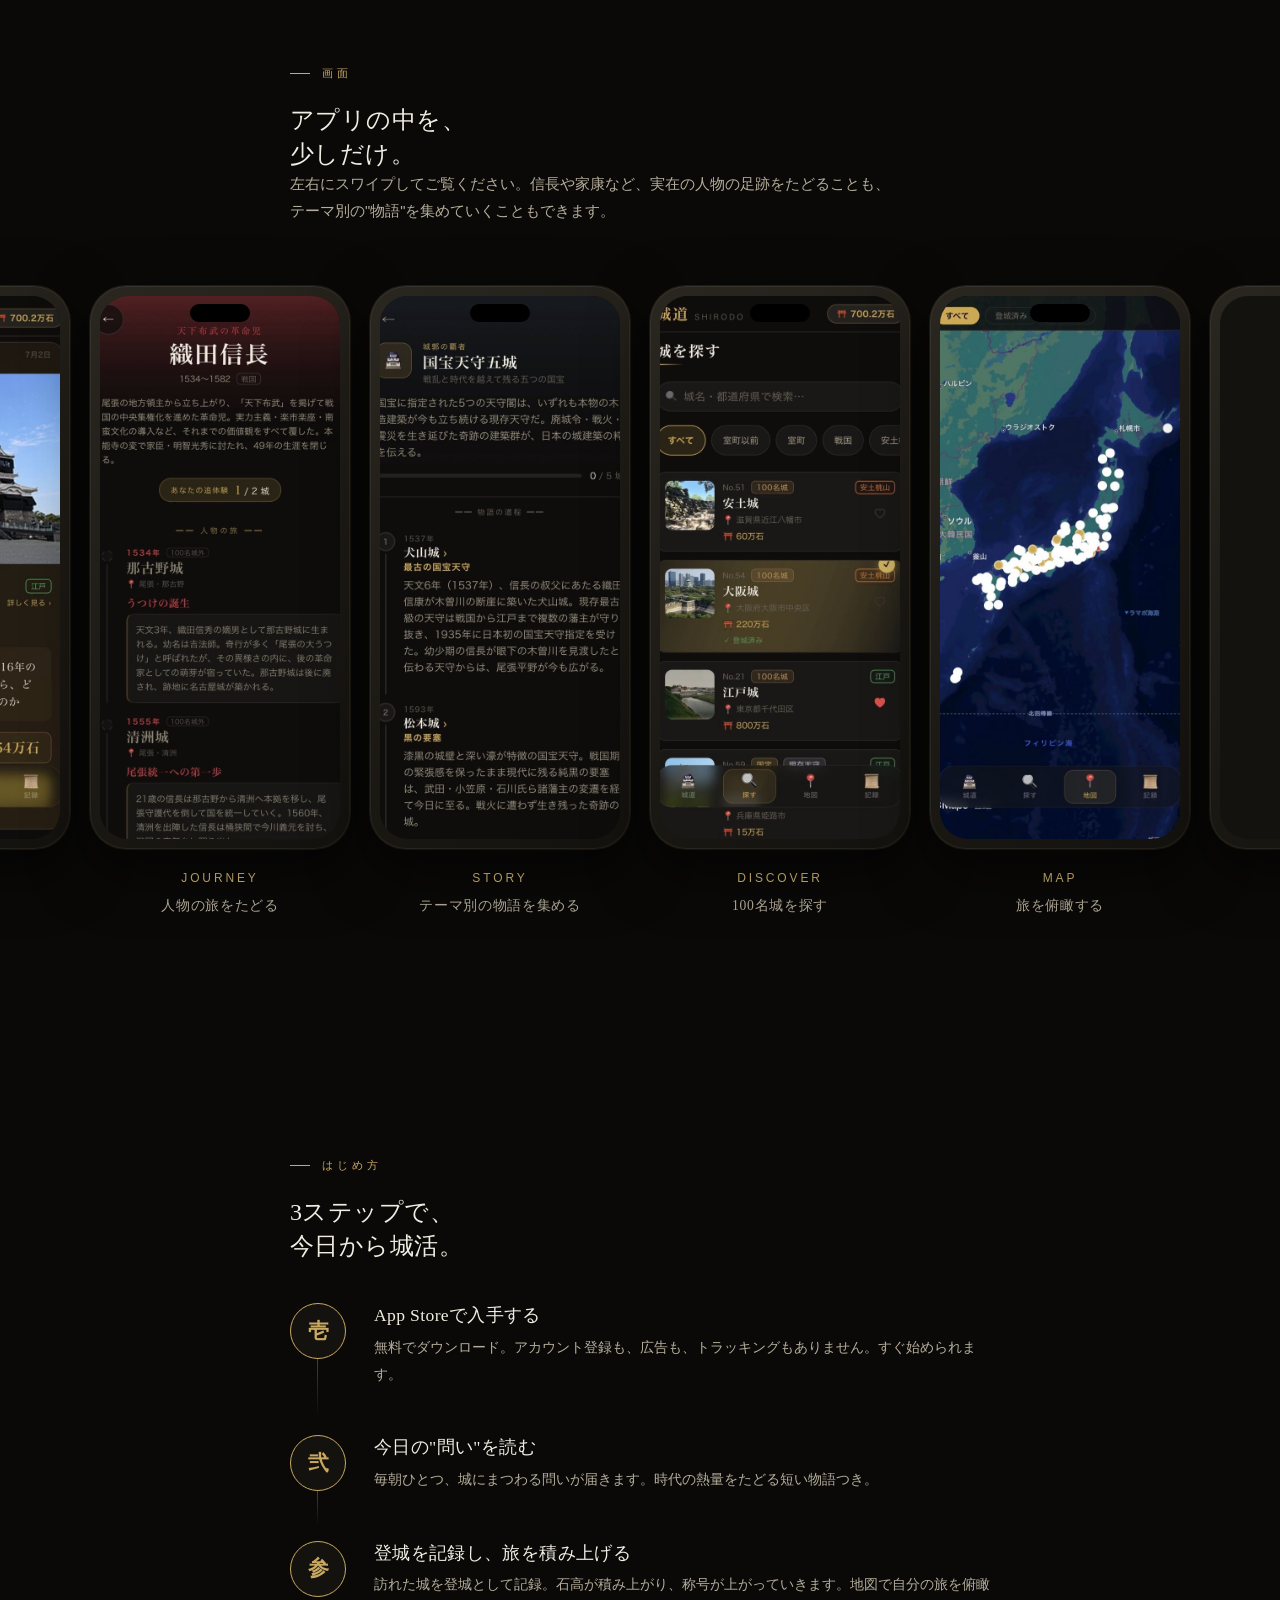
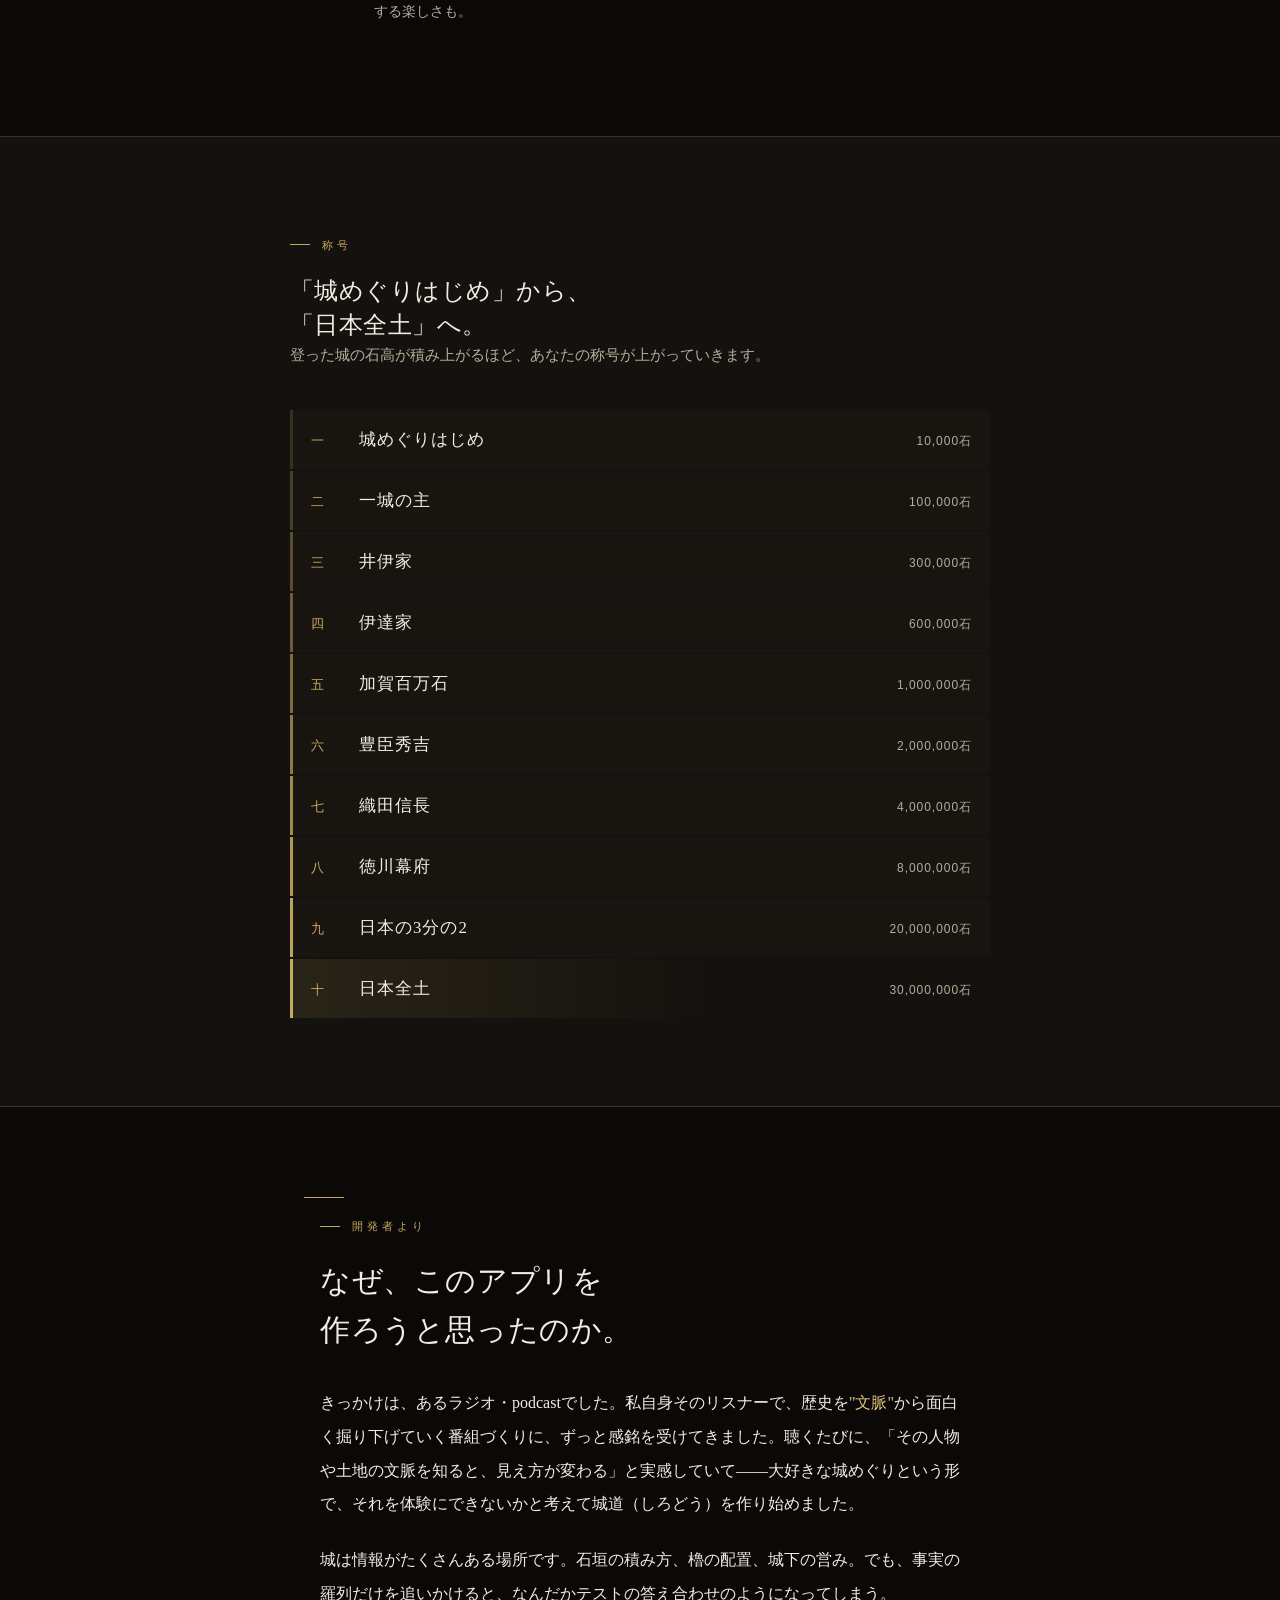
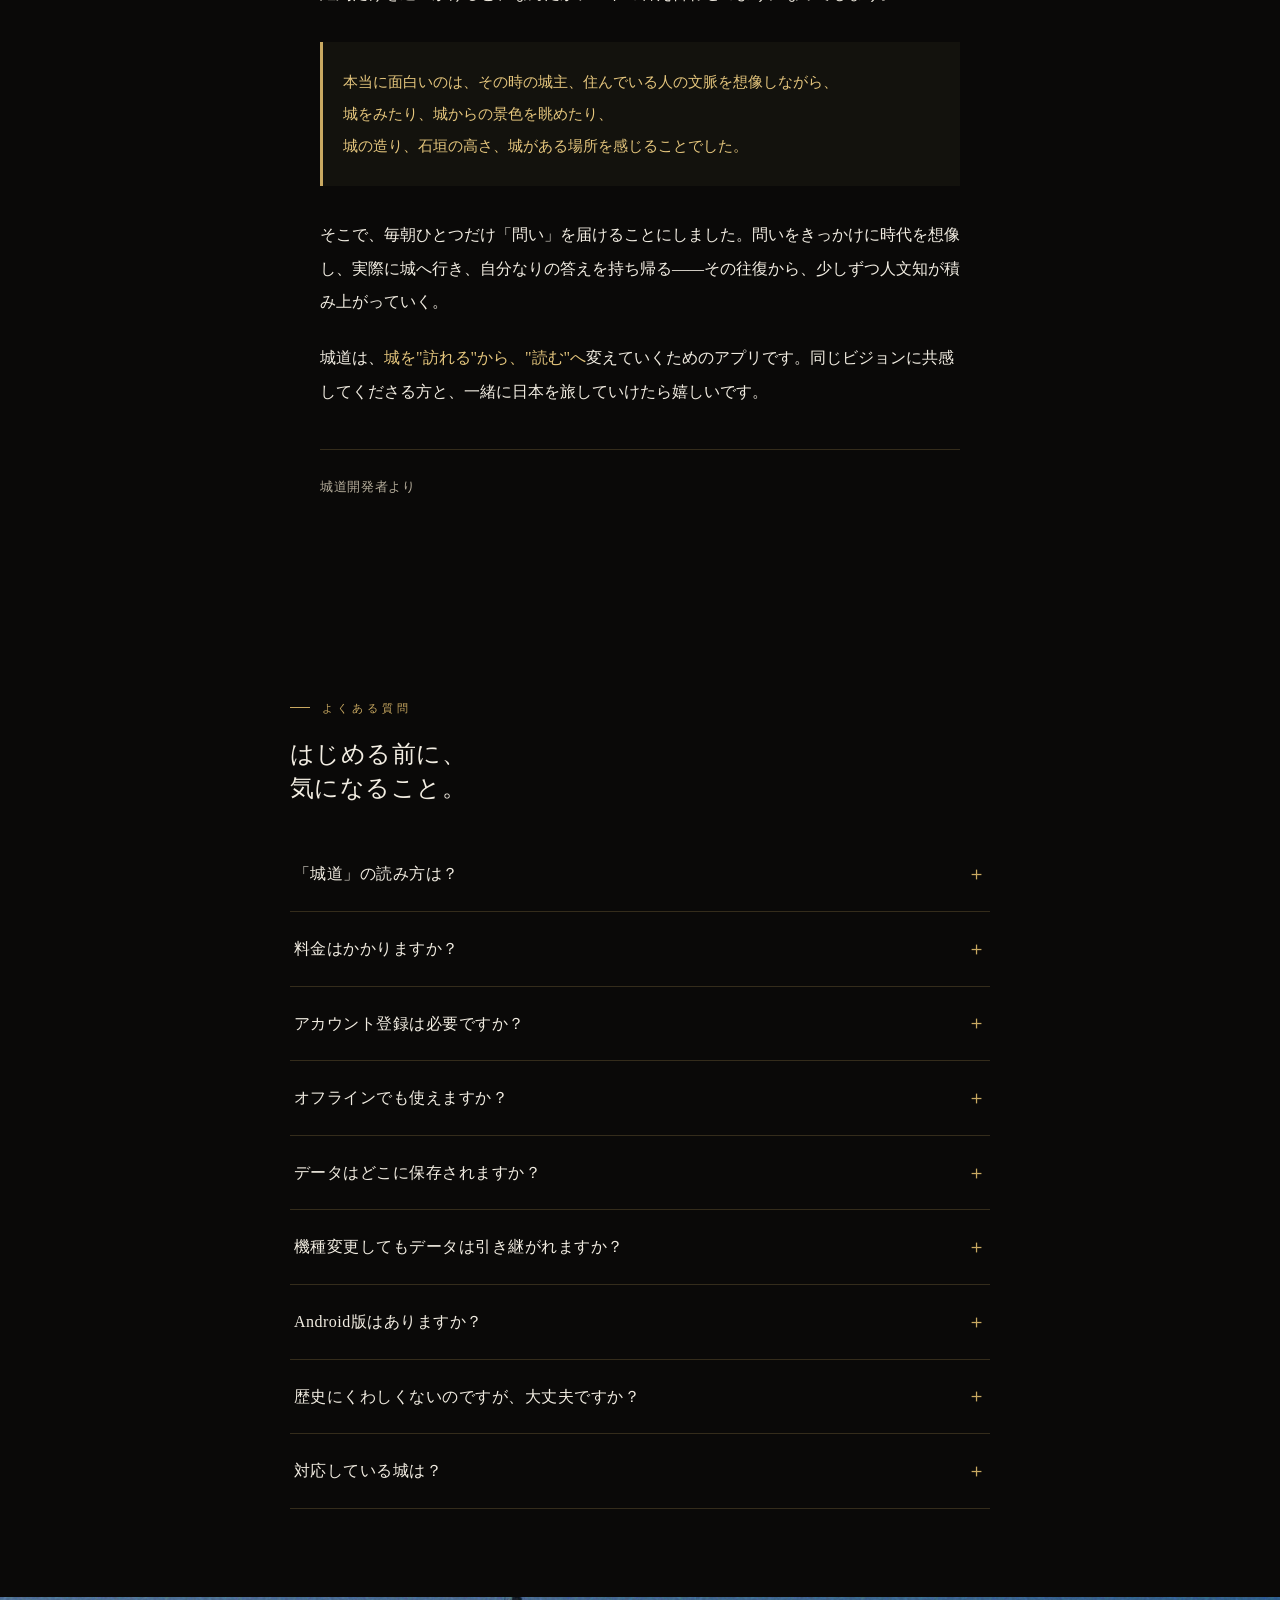
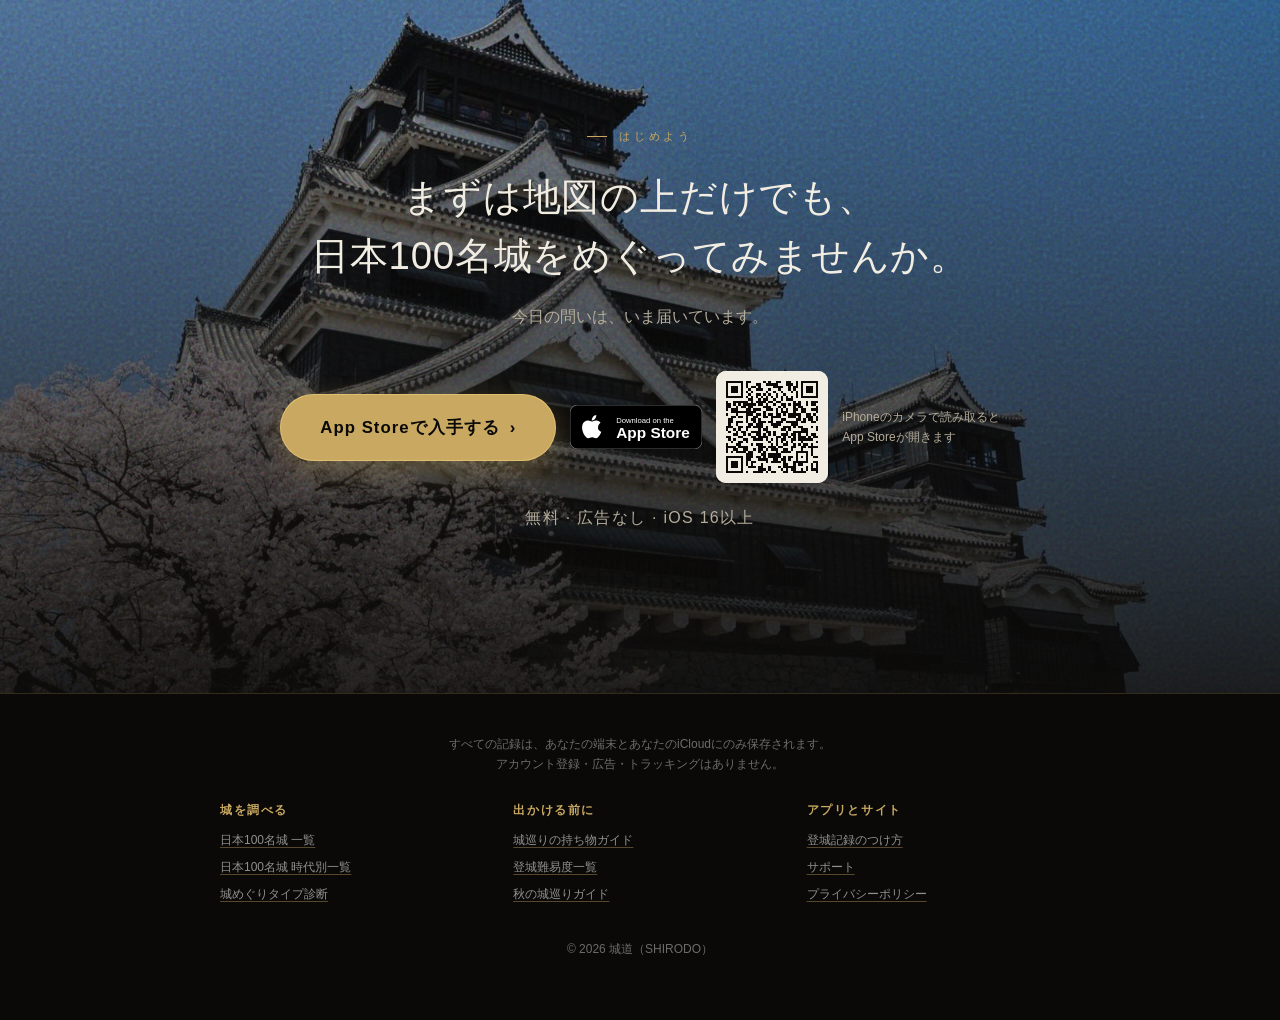
==== commit 4a212cad: "deploy f2060dc" ====
--- a/index.html
+++ b/index.html
@@ -186,7 +186,7 @@
 <link rel="preconnect" href="https://fonts.googleapis.com">
 <link rel="preconnect" href="https://fonts.gstatic.com" crossorigin>
 <link rel="stylesheet" href="https://fonts.googleapis.com/css2?family=Noto+Serif+JP:wght@400;500;600;700&family=Noto+Sans+JP:wght@400;500;700&family=Shippori+Mincho:wght@500;600;700&display=swap">
-<link rel="stylesheet" href="/assets/site.css?v=cac5b0cf">
+<link rel="stylesheet" href="/assets/site.css?v=2f1d0cd4">
 <!-- /shared:head -->
 
 <style>
@@ -828,6 +828,8 @@
   }
   .final-cta-inner { position: relative; max-width: 640px; margin: 0 auto; }
   .final-cta h2 {
+    /* 行動への誘い文なので、見出しでも明朝にしない */
+    font-family: var(--f-sans);
     font-size: clamp(1.7rem, 6.5vw, 2.4rem);
     margin-bottom: 16px;
     text-wrap: balance;
@@ -835,7 +837,7 @@
   }
   .final-cta p {
     color: var(--washi-dim);
-    font-family: var(--f-serif);
+    /* ボタン直前の後押し文なので明朝にしない(本文と同じゴシックを継承) */
     font-size: 1rem;
     margin-bottom: 40px;
     max-width: 24em;
@@ -859,14 +861,6 @@
     border-top: 1px solid var(--line);
   }
   footer p { margin-bottom: 10px; line-height: 1.7; }
-    .footer-brand {
-    font-family: var(--f-serif);
-    font-size: 1rem;
-    color: var(--gold);
-    letter-spacing: 0.16em;
-    margin-bottom: 20px;
-    display: inline-block;
-  }
 
   /* ======= 出現アニメーション ======= */
   .reveal {
@@ -1309,20 +1303,34 @@
 <!-- ============= FOOTER ============= -->
 <!-- shared:footer -->
 <footer>
-  <span class="footer-brand">城道 SHIRODO</span>
-  <p>すべての記録は、あなたの端末とあなたのiCloudにのみ保存されます。<br>アカウント登録・広告・トラッキングはありません。</p>
-  <p>
-    <a href="/shindan/">城めぐりタイプ診断</a>
-    &nbsp;·&nbsp; <a href="/100meijo/">日本100名城 一覧</a>
-    &nbsp;·&nbsp; <a href="/100meijo/jidai/">日本100名城 時代別一覧</a>
-    &nbsp;·&nbsp; <a href="/guide/mochimono/">城巡りの持ち物ガイド</a>
-    &nbsp;·&nbsp; <a href="/guide/level/">登城難易度一覧</a>
-    &nbsp;·&nbsp; <a href="/guide/koyo/">秋の城巡りガイド</a>
-    &nbsp;·&nbsp; <a href="/guide/kiroku/">登城記録のつけ方</a>
-    &nbsp;·&nbsp; <a href="/support/">サポート</a>
-    &nbsp;·&nbsp; <a href="/privacy/">プライバシーポリシー</a>
-    &nbsp;·&nbsp; © 2026 城道（SHIRODO）
-  </p>
+  <p class="footer-note">すべての記録は、あなたの端末とあなたのiCloudにのみ保存されます。<br>アカウント登録・広告・トラッキングはありません。</p>
+  <nav class="footer-links" aria-label="サイト内のページ">
+    <div class="footer-col">
+      <h2 class="footer-col-head">城を調べる</h2>
+      <ul>
+        <li><a href="/100meijo/">日本100名城 一覧</a></li>
+        <li><a href="/100meijo/jidai/">日本100名城 時代別一覧</a></li>
+        <li><a href="/shindan/">城めぐりタイプ診断</a></li>
+      </ul>
+    </div>
+    <div class="footer-col">
+      <h2 class="footer-col-head">出かける前に</h2>
+      <ul>
+        <li><a href="/guide/mochimono/">城巡りの持ち物ガイド</a></li>
+        <li><a href="/guide/level/">登城難易度一覧</a></li>
+        <li><a href="/guide/koyo/">秋の城巡りガイド</a></li>
+      </ul>
+    </div>
+    <div class="footer-col footer-col-misc">
+      <h2 class="footer-col-head">アプリとサイト</h2>
+      <ul>
+        <li><a href="/guide/kiroku/">登城記録のつけ方</a></li>
+        <li><a href="/support/">サポート</a></li>
+        <li><a href="/privacy/">プライバシーポリシー</a></li>
+      </ul>
+    </div>
+  </nav>
+  <p class="footer-copy">© 2026 城道（SHIRODO）</p>
 </footer>
 <!-- /shared:footer -->
 
--- a/assets/site.css
+++ b/assets/site.css
@@ -0,0 +1,188 @@
+/* 城道（SHIRODO）LP 全ページ共通のスタイル。
+ * 正本はこのファイル。ページ固有のスタイルは各ページの <style> に置き、同じセレクタはページ側が上書きする。
+ * 読み込みは scripts/shared_parts.py の head 部品（?v= はファイル内容から自動計算）。 */
+
+:root {
+  --gold: #c9a961;
+  --gold-bright: #e5c67d;
+  --vermilion: #a33a2a;
+  --sumi: #0a0908;
+  --sumi-2: #14120e;
+  --sumi-3: #1e1a14;
+  --washi: #f2ede2;
+  --washi-dim: #b5ad9b;
+  --line: rgba(201, 169, 97, 0.22);
+  --f-serif: "Shippori Mincho", "Noto Serif JP", "Hiragino Mincho ProN", "Yu Mincho", serif;
+  --f-sans: "Noto Sans JP", -apple-system, BlinkMacSystemFont, "Hiragino Sans", "Yu Gothic", sans-serif;
+  --ochre: #c97b3f;
+}
+
+* { box-sizing: border-box; margin: 0; padding: 0; }
+
+html { scroll-behavior: smooth; -webkit-text-size-adjust: 100%; }
+
+body {
+  background: var(--sumi);
+  color: var(--washi);
+  font-family: var(--f-sans);
+  line-height: 1.85;
+  font-feature-settings: "palt";
+  -webkit-font-smoothing: antialiased;
+}
+
+a { color: var(--gold-bright); text-decoration: none; }
+
+.visually-hidden {
+  position: absolute; width: 1px; height: 1px; padding: 0; margin: -1px;
+  overflow: hidden; clip: rect(0, 0, 0, 0); white-space: nowrap; border: 0;
+}
+
+.nav {
+  position: fixed; top: 0; left: 0; right: 0; z-index: 50;
+  display: flex; justify-content: space-between; align-items: center;
+  padding: 14px 20px;
+  background: linear-gradient(to bottom, rgba(10,9,8,0.95), rgba(10,9,8,0.6) 80%, transparent);
+  backdrop-filter: blur(8px);
+  -webkit-backdrop-filter: blur(8px);
+}
+
+.nav-brand { font-family: var(--f-serif); font-size: 1.15rem; color: var(--washi); }
+
+.nav-brand small { font-size: 0.6rem; letter-spacing: 0.25em; color: var(--gold); margin-left: 8px; }
+
+.nav-cta {
+  font-size: 0.8rem; padding: 7px 18px; border: 1px solid var(--gold);
+  border-radius: 999px; color: var(--gold-bright);
+}
+
+.breadcrumb { font-size: 0.75rem; color: var(--washi-dim); margin-bottom: 28px; }
+
+.breadcrumb a { color: var(--washi-dim); text-decoration: underline; text-underline-offset: 3px; text-decoration-color: var(--line); }
+
+.lead strong { color: var(--washi); font-weight: 500; }
+
+.app-callout {
+  margin: 36px 0 48px; padding: 22px 22px;
+  background: var(--sumi-2); border: 1px solid var(--line); border-radius: 12px;
+}
+
+.app-callout p { font-size: 0.9rem; color: var(--washi-dim); margin-bottom: 14px; }
+
+.toc ol { list-style: none; }
+
+.toc li { border-bottom: 1px solid rgba(201,169,97,0.12); }
+
+.toc li:last-child { border-bottom: none; }
+
+.back-to-toc {
+  display: inline-block; margin-top: 18px; font-size: 0.78rem;
+  color: var(--washi-dim); text-decoration: underline;
+  text-underline-offset: 3px; text-decoration-color: var(--line);
+}
+
+.back-to-toc:hover { color: var(--gold-bright); }
+
+.src-note a { color: var(--washi-dim); text-decoration: underline; text-underline-offset: 3px; text-decoration-color: var(--line); }
+
+.faq-item summary::-webkit-details-marker { display: none; }
+
+.faq-item[open] summary::after { content: "－"; }
+
+footer {
+  text-align: center; padding: 44px 20px 60px; font-size: 0.75rem;
+  color: rgba(255,255,255,0.45); border-top: 1px solid var(--line);
+}
+
+footer a { color: rgba(255,255,255,0.55); text-decoration: underline; text-underline-offset: 3px; text-decoration-color: rgba(201,169,97,0.4); }
+
+/* フッターのリンクは3つのまとまりに分ける。狭い画面では2カラムにし、
+ * 最後のまとまり（アプリとサイト）だけ見出しを隠して1行に流す。
+ * 見出しは h2 なので、ページ側の素の h2 規則（枠線・大きさ）を打ち消す値をすべて持たせている。 */
+.footer-links {
+  display: grid; grid-template-columns: repeat(3, minmax(0, 1fr));
+  gap: 40px; max-width: 840px; margin: 0 auto; text-align: left;
+  font-size: 0.75rem;
+}
+.footer-col-head {
+  font-family: var(--f-serif); font-size: 0.72rem; font-weight: 600; letter-spacing: 0.14em;
+  color: var(--gold); margin: 0 0 10px; padding: 0; border: 0; line-height: 1.6;
+}
+.footer-col ul { list-style: none; margin: 0; padding: 0; line-height: 1.9; }
+/* 読み物ページの素の p / li 規則（0.92rem・washi-dim）がフッターに漏れるので、ここで打ち消す */
+.footer-col li { margin: 0 0 4px; font-size: 0.75rem; color: inherit; }
+.footer-note { margin: 0 0 26px; font-size: 0.75rem; color: inherit; }
+/* リンクの列に混ぜない。折り返して割れないよう nowrap にする */
+.footer-copy { margin: 30px 0 0; white-space: nowrap; font-size: 0.75rem; color: inherit; }
+
+@media (max-width: 599px) {
+  .footer-links { grid-template-columns: repeat(2, minmax(0, 1fr)); gap: 24px 16px; }
+  .footer-col-misc {
+    grid-column: 1 / -1; margin-top: 2px; padding-top: 16px;
+    border-top: 1px solid var(--line); text-align: center;
+  }
+  .footer-col-misc .footer-col-head {
+    position: absolute; width: 1px; height: 1px; margin: -1px;
+    overflow: hidden; clip: rect(0, 0, 0, 0); white-space: nowrap;
+  }
+  /* 折り返した2行目の先頭に区切り文字が落ちるので、区切りは余白で見せる */
+  .footer-col-misc ul { display: flex; flex-wrap: wrap; justify-content: center; gap: 6px 18px; }
+  .footer-col-misc li { margin: 0; }
+}
+
+.article-meta { font-size: 0.75rem; color: var(--washi-dim); margin-bottom: 26px; }
+
+.lead-answer {
+  padding: 20px 22px; margin-bottom: 36px;
+  background: var(--sumi-2); border-left: 3px solid var(--gold); border-radius: 0 10px 10px 0;
+  font-size: 0.95rem;
+}
+
+.bridge-slot { margin: 36px 0 48px; }
+
+.bridge-line { padding: 14px 2px; border-top: 1px solid var(--line); font-size: 0.9rem; }
+
+.bridge-line span { color: var(--washi-dim); }
+
+.bridge-line a { color: var(--gold-bright); text-decoration: underline; text-underline-offset: 3px; }
+
+.bridge-chip {
+  display: flex; align-items: center; gap: 14px;
+  padding: 14px 16px 14px 14px;
+  background: var(--sumi-3); border: 1px solid var(--line); border-radius: 10px;
+}
+
+.bridge-chip .badge {
+  width: 30px; height: 30px; flex-shrink: 0; border-radius: 50%;
+  border: 1px solid var(--gold); display: flex; align-items: center; justify-content: center;
+  font-family: var(--f-serif); font-size: 0.8rem; color: var(--gold-bright);
+}
+
+.bridge-chip .text { font-size: 0.86rem; color: var(--washi-dim); flex: 1; }
+
+.bridge-chip .text b { color: var(--washi); font-weight: 500; }
+
+.bridge-chip a.arrow { color: var(--gold-bright); font-size: 0.83rem; flex-shrink: 0; text-decoration: none; white-space: nowrap; }
+
+.bridge-box {
+  padding: 16px 18px;
+  background: var(--sumi-2); border-left: 3px solid var(--gold); border-radius: 0 10px 10px 0;
+}
+
+.bridge-box .q { font-size: 0.9rem; color: var(--washi); margin-bottom: 8px; font-weight: 500; }
+
+.bridge-box .link-row { font-size: 0.84rem; margin-bottom: 0; }
+
+.bridge-box .link-row span { color: var(--washi-dim); }
+
+.bridge-box .link-row a { color: var(--gold-bright); text-decoration: underline; text-underline-offset: 3px; font-weight: 500; }
+
+.author-box {
+  display: flex; gap: 4px; flex-direction: column;
+  padding: 18px 20px; margin-bottom: 48px;
+  background: var(--sumi-2); border: 1px solid var(--line); border-radius: 12px;
+  font-size: 0.8rem; color: var(--washi-dim);
+}
+
+.author-box strong { color: var(--washi); font-weight: 500; }
+
+.meta { font-size: 0.75rem; color: var(--washi-dim); margin-bottom: 26px; }
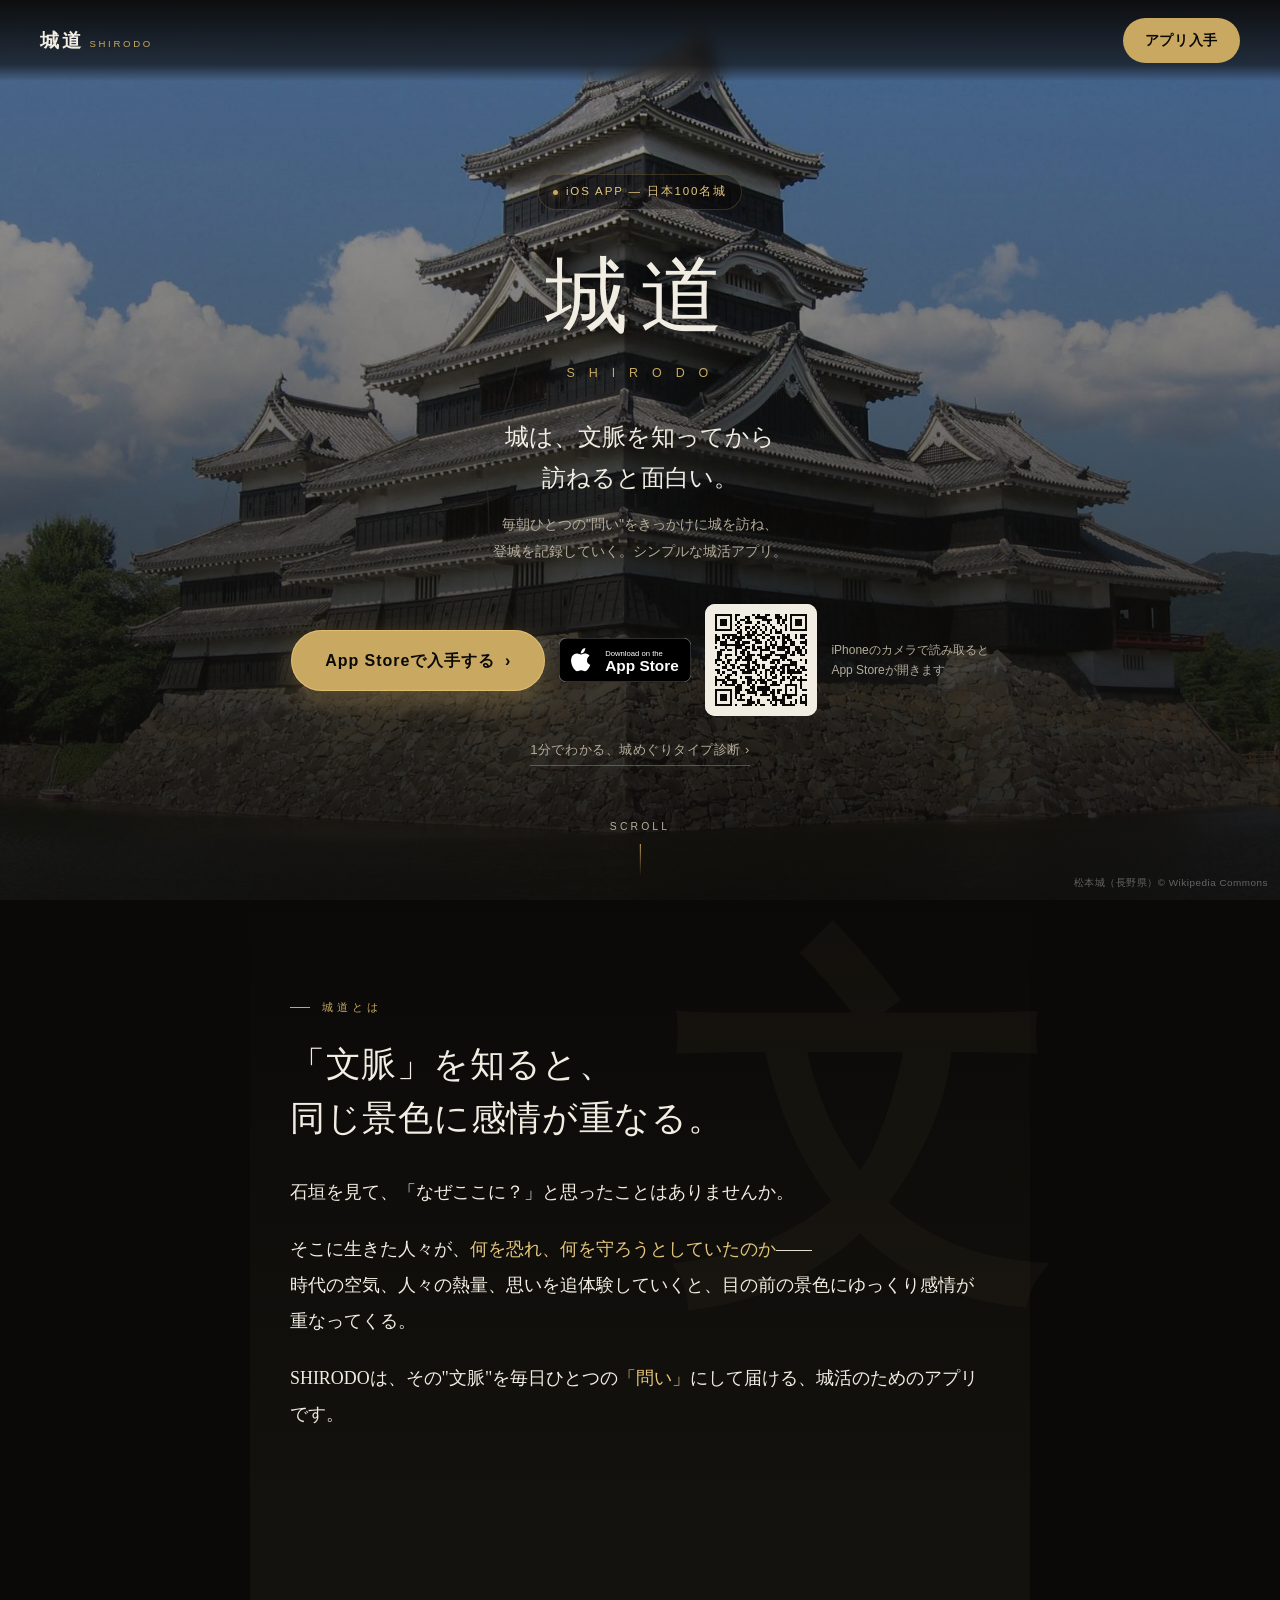
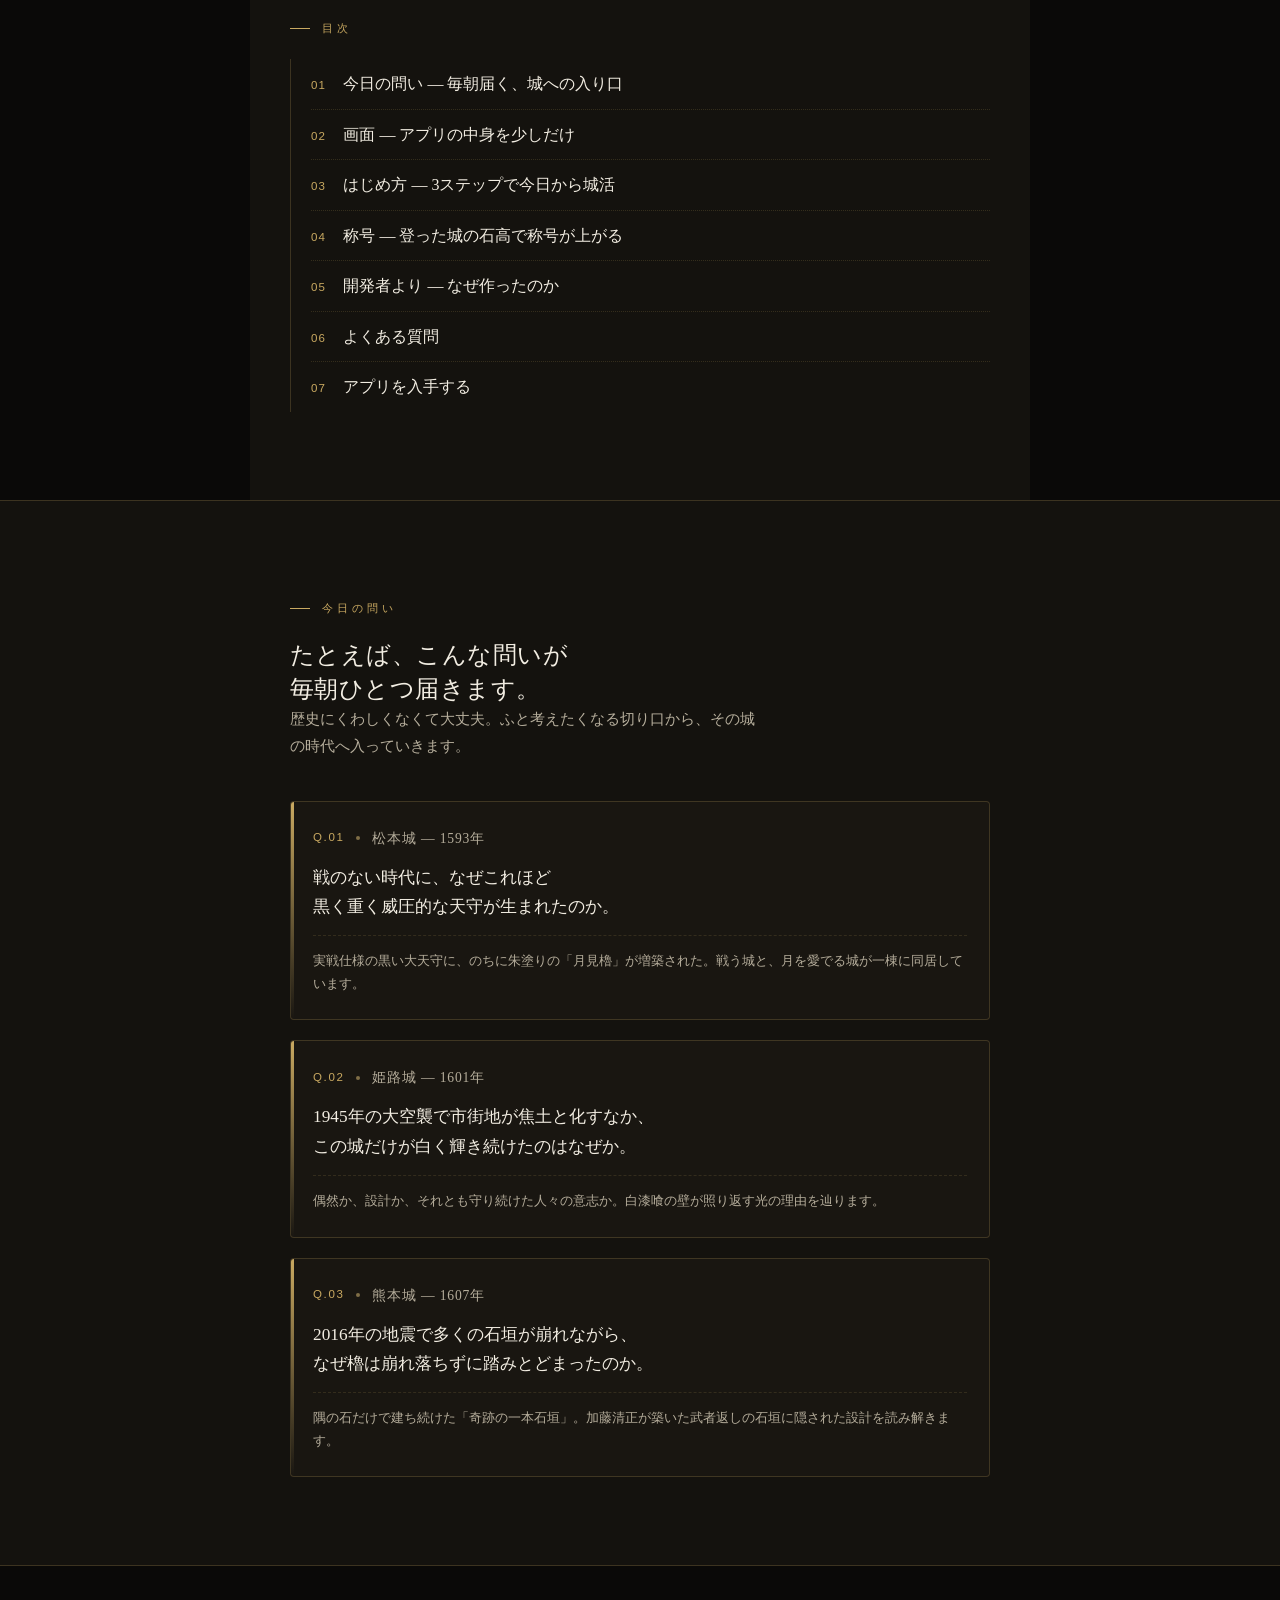
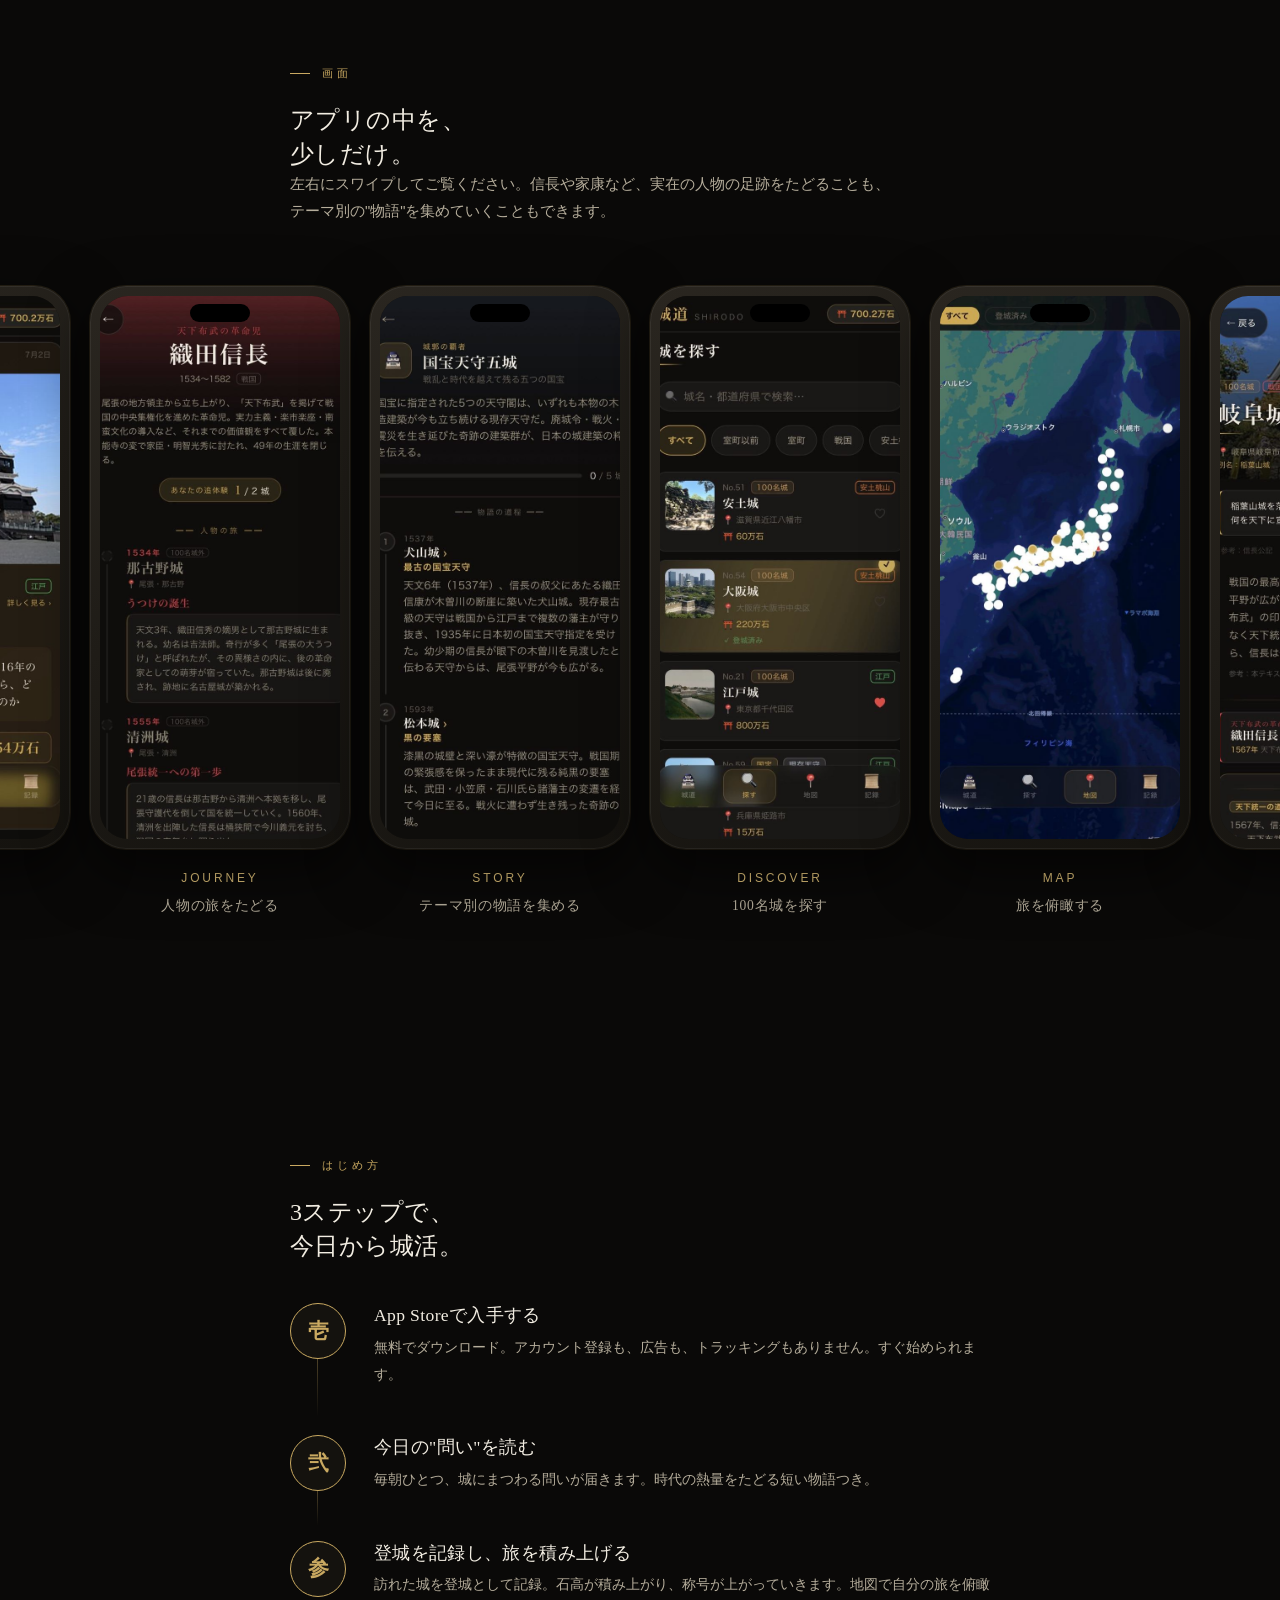
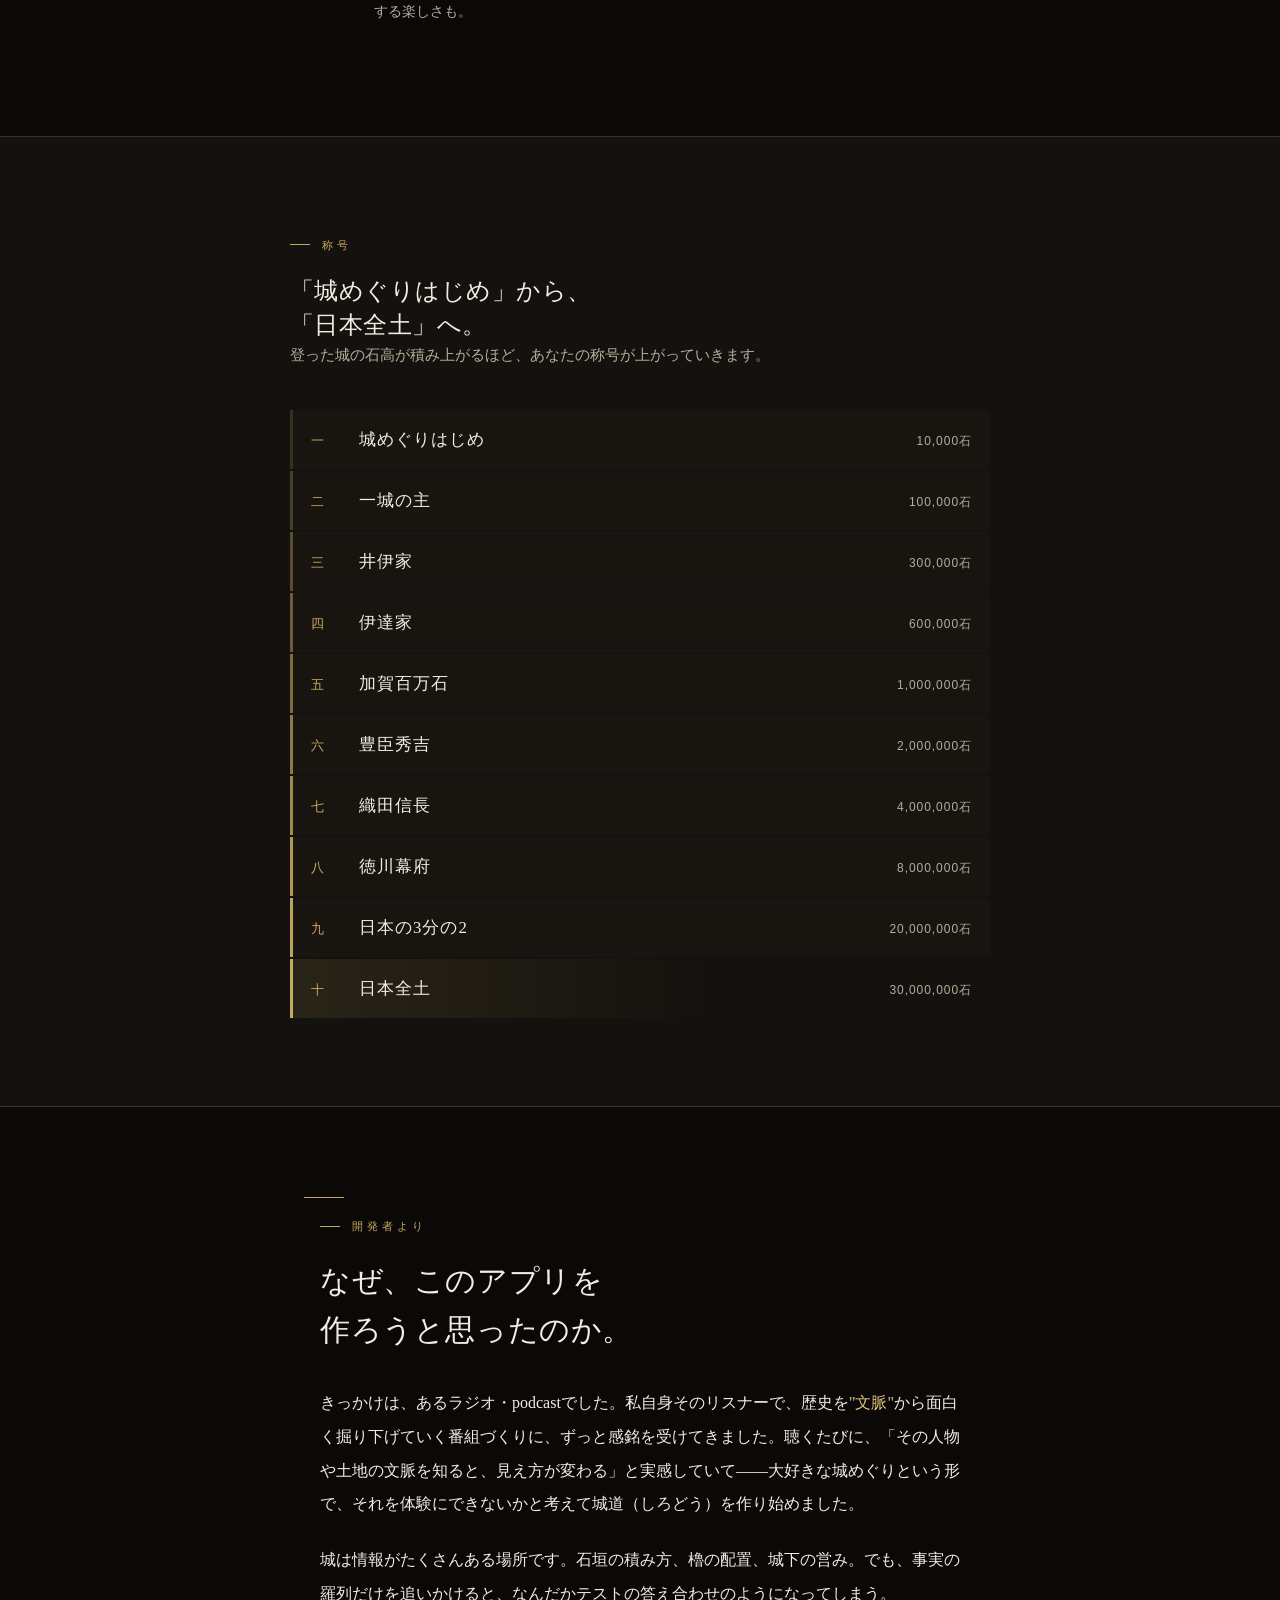
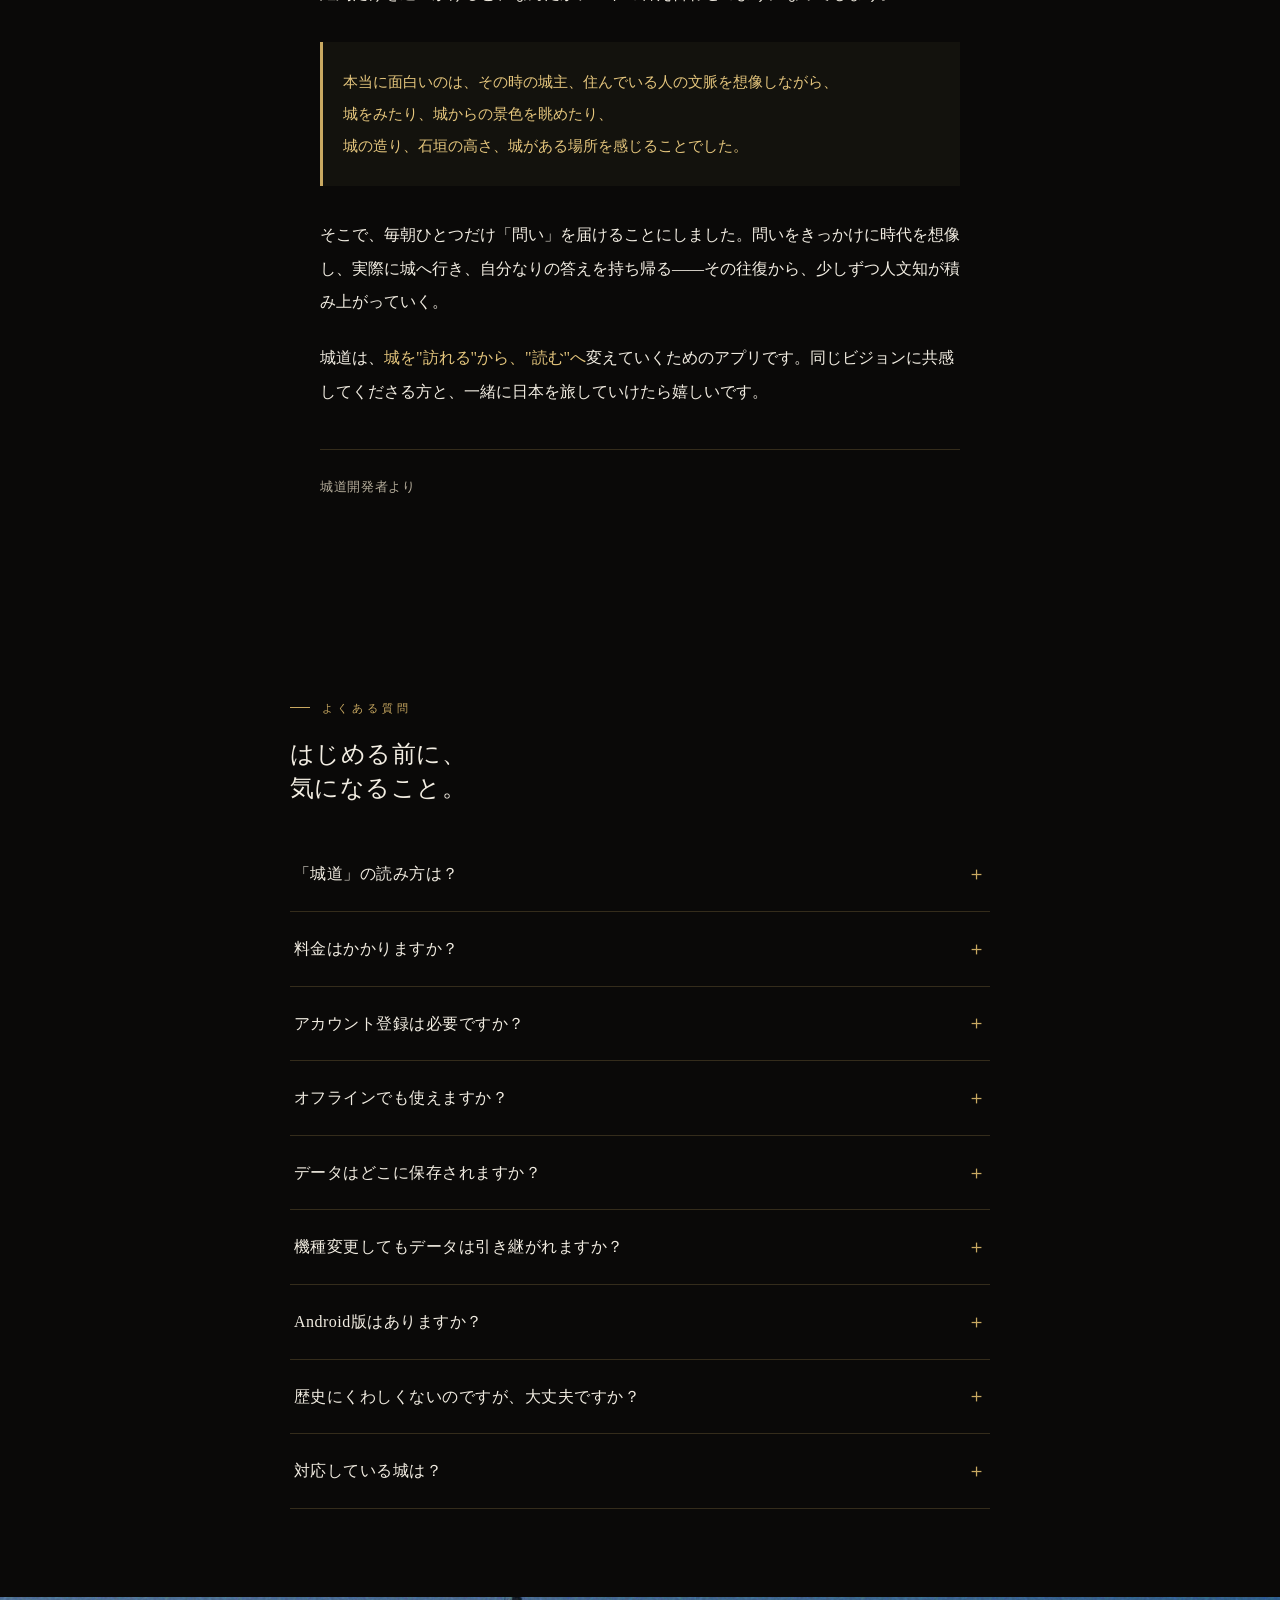
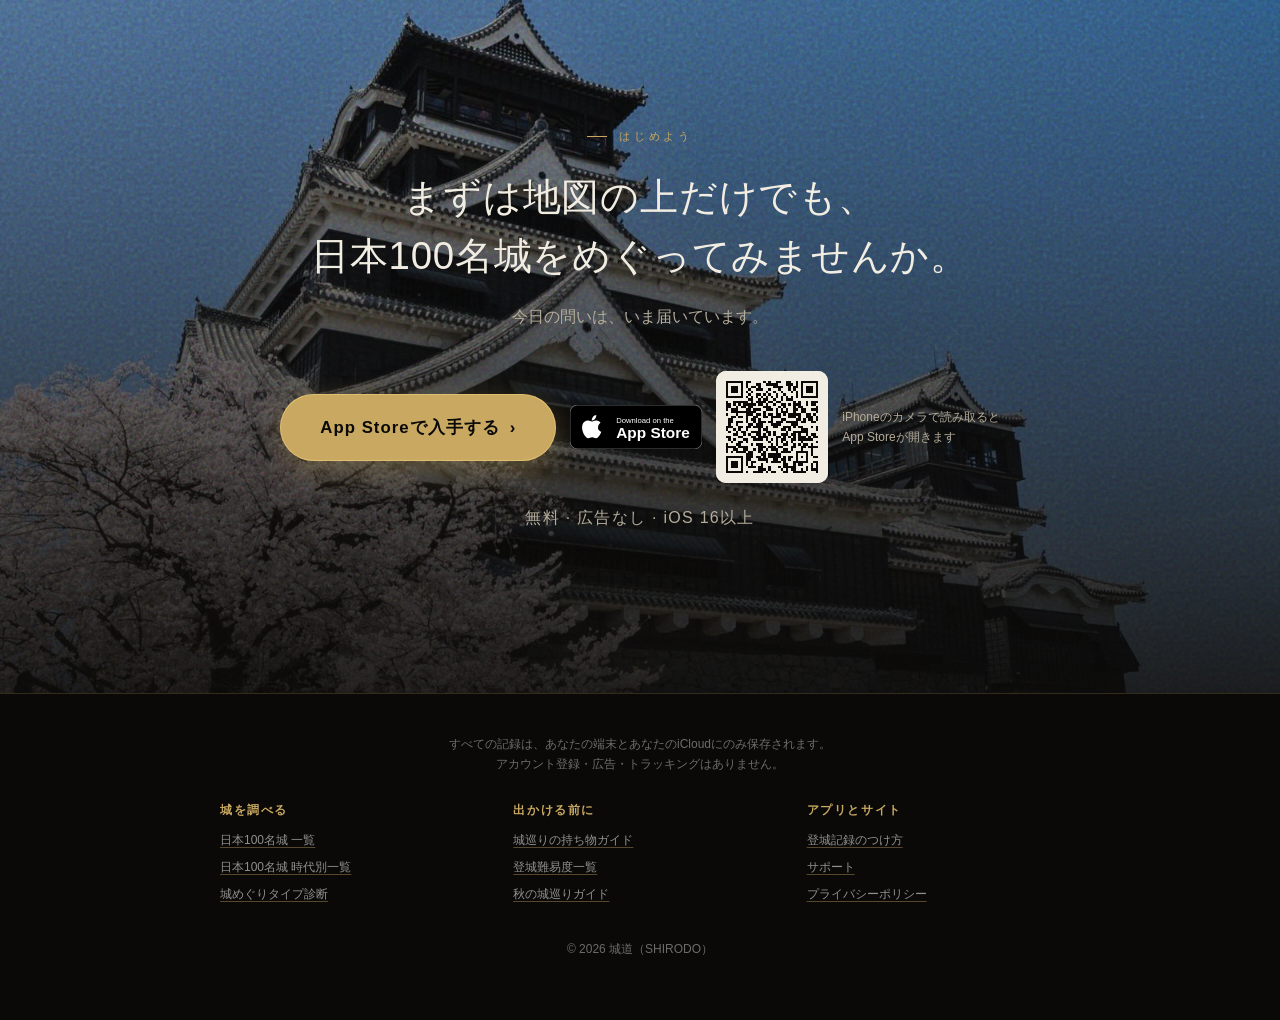
==== commit 99df811f: "deploy 5d8cfa5" ====
--- a/index.html
+++ b/index.html
@@ -182,7 +182,9 @@
 
 <!-- shared:head -->
 <meta name="apple-itunes-app" content="app-id=6781983836">
-<link rel="icon" href="data:image/svg+xml,<svg xmlns=%22http://www.w3.org/2000/svg%22 viewBox=%220 0 100 100%22><text y=%22.9em%22 font-size=%2290%22>🏯</text></svg>">
+<link rel="icon" href="/favicon.ico" sizes="32x32">
+<link rel="icon" type="image/png" href="/favicon.png" sizes="192x192">
+<link rel="apple-touch-icon" href="/apple-touch-icon.png">
 <link rel="preconnect" href="https://fonts.googleapis.com">
 <link rel="preconnect" href="https://fonts.gstatic.com" crossorigin>
 <link rel="stylesheet" href="https://fonts.googleapis.com/css2?family=Noto+Serif+JP:wght@400;500;600;700&family=Noto+Sans+JP:wght@400;500;700&family=Shippori+Mincho:wght@500;600;700&display=swap">
